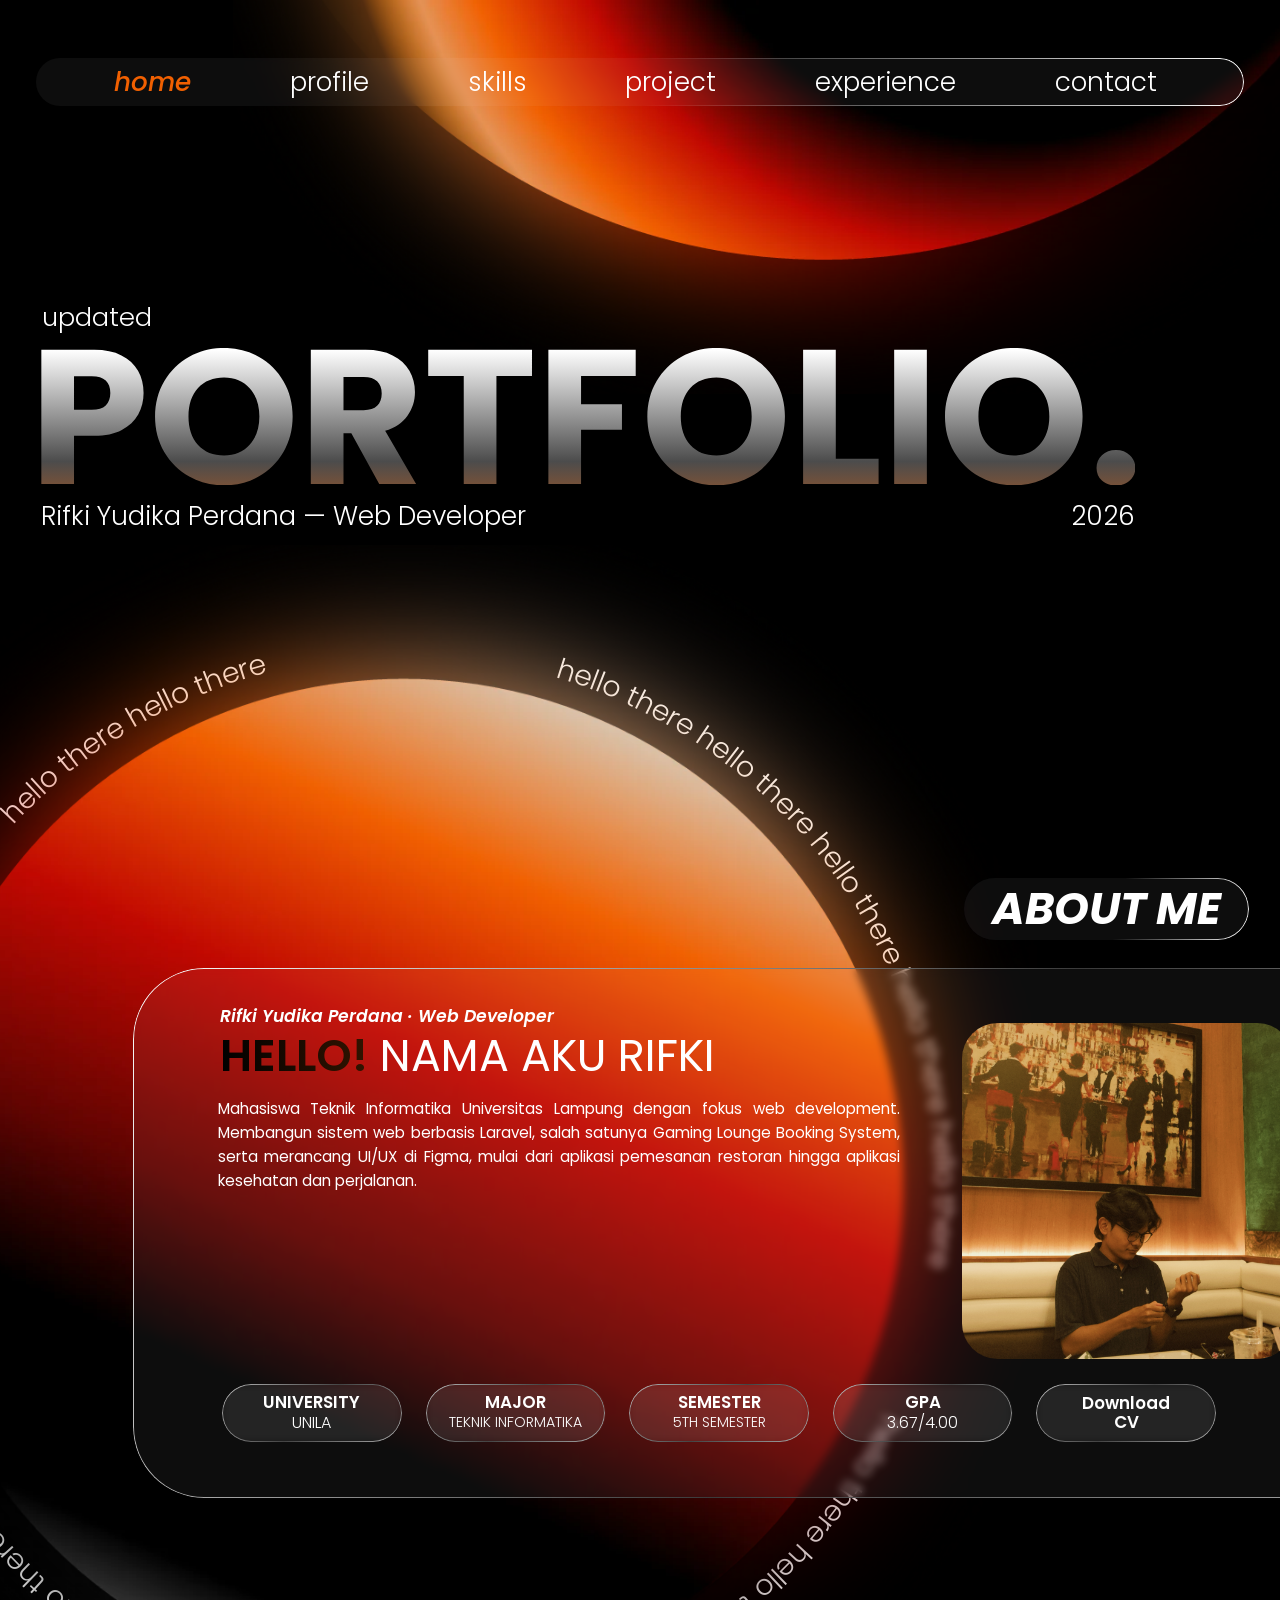
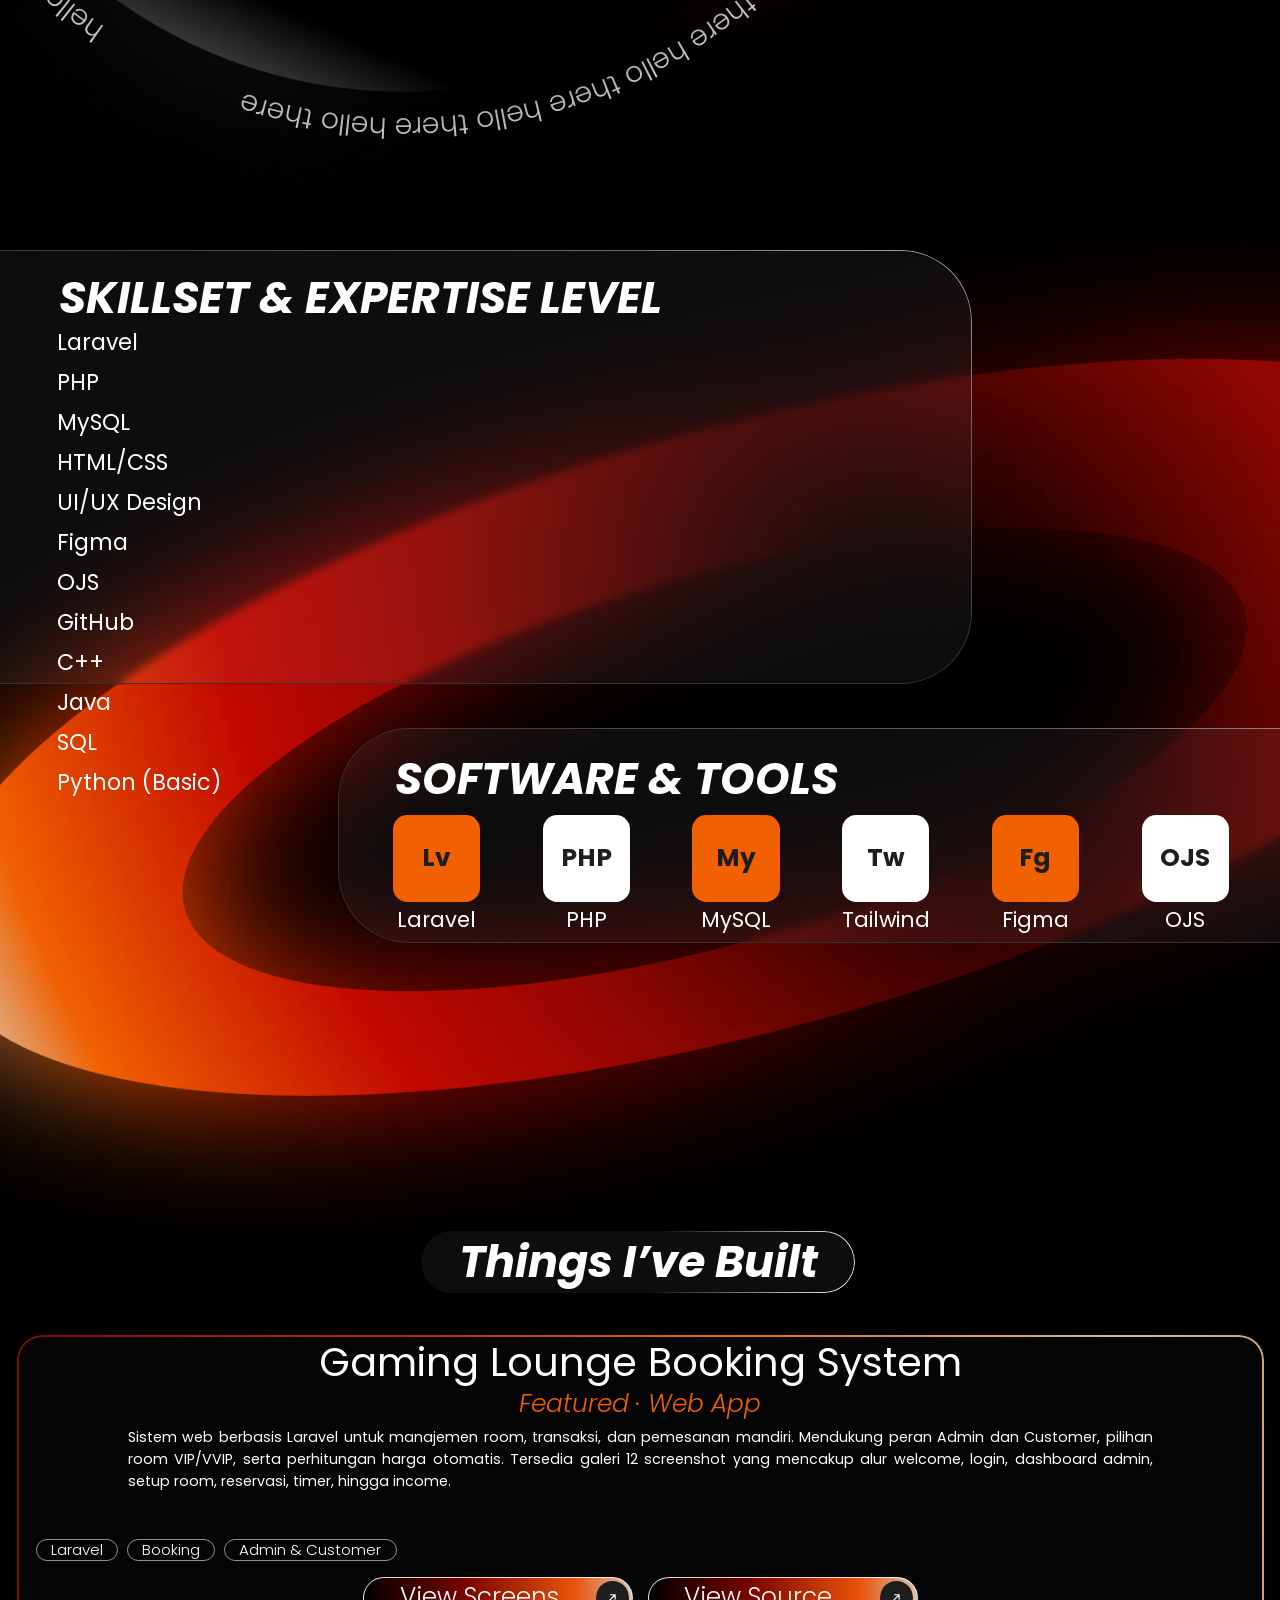
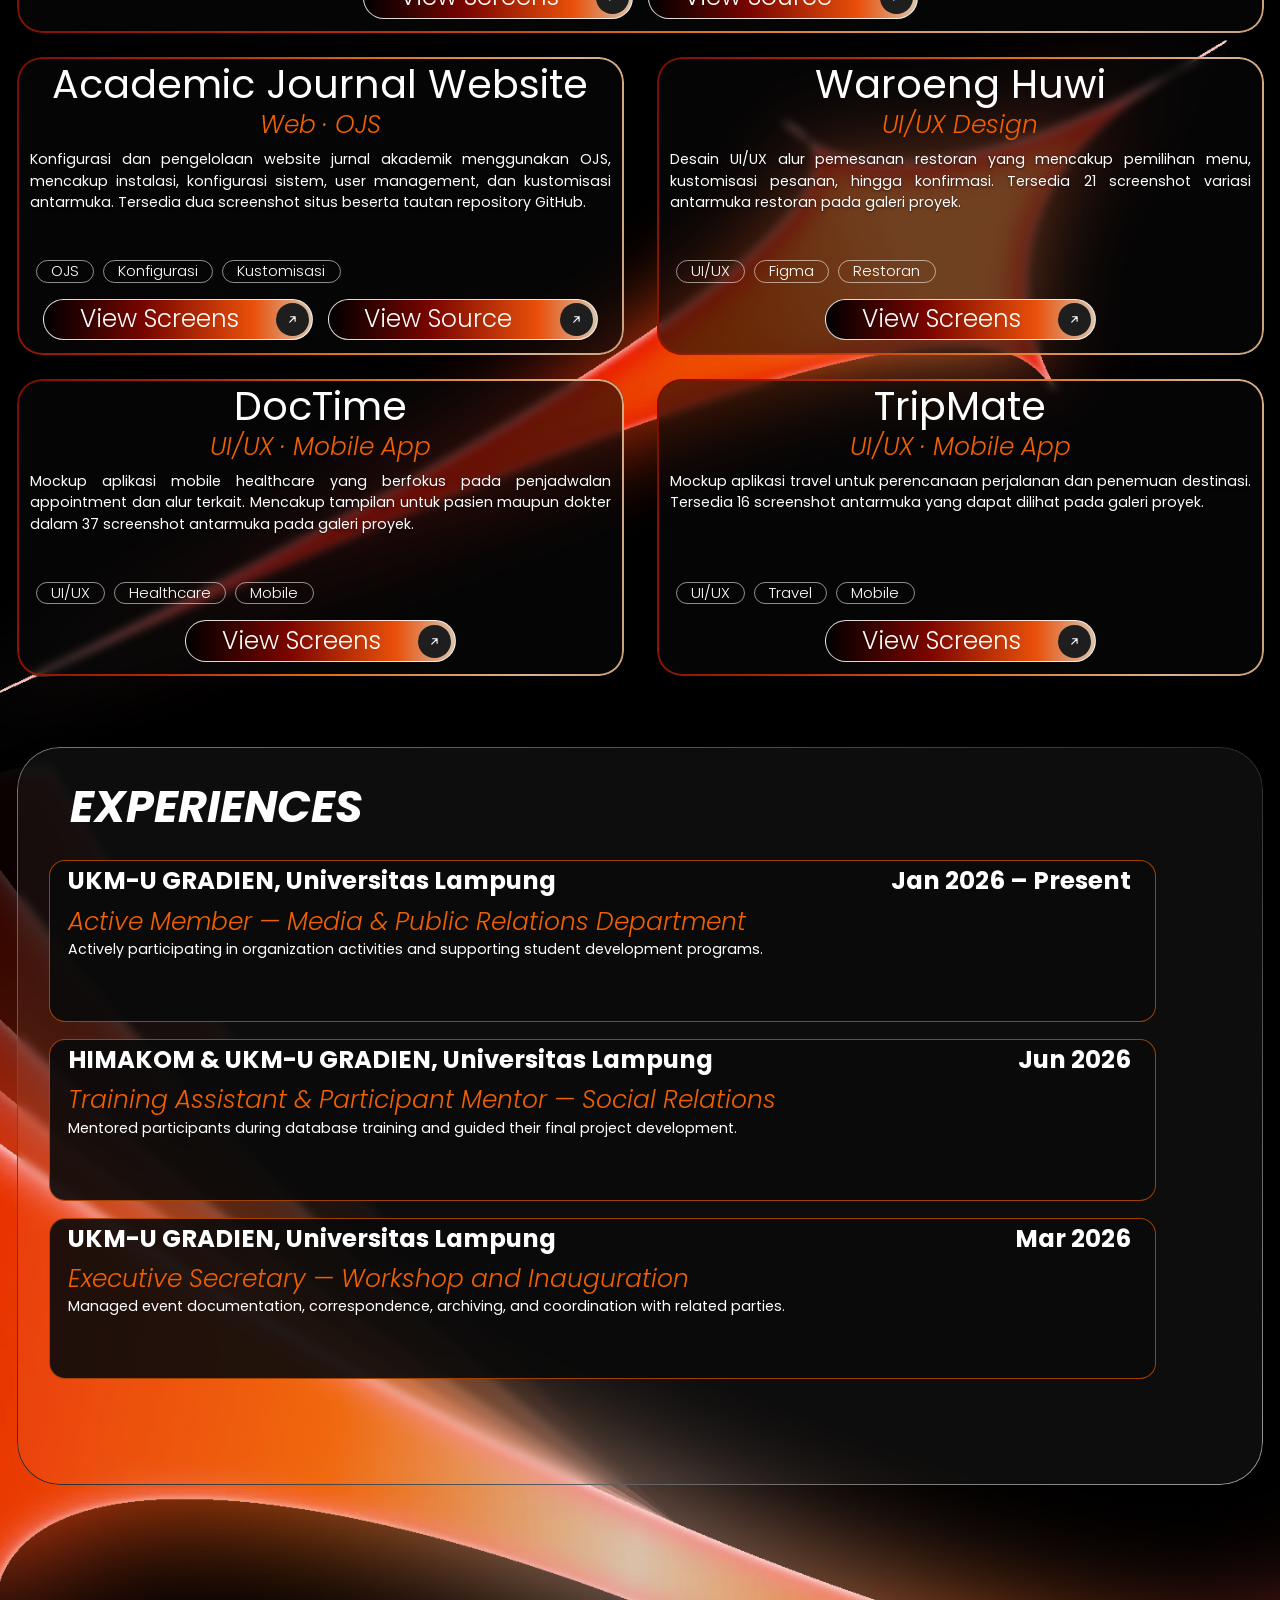
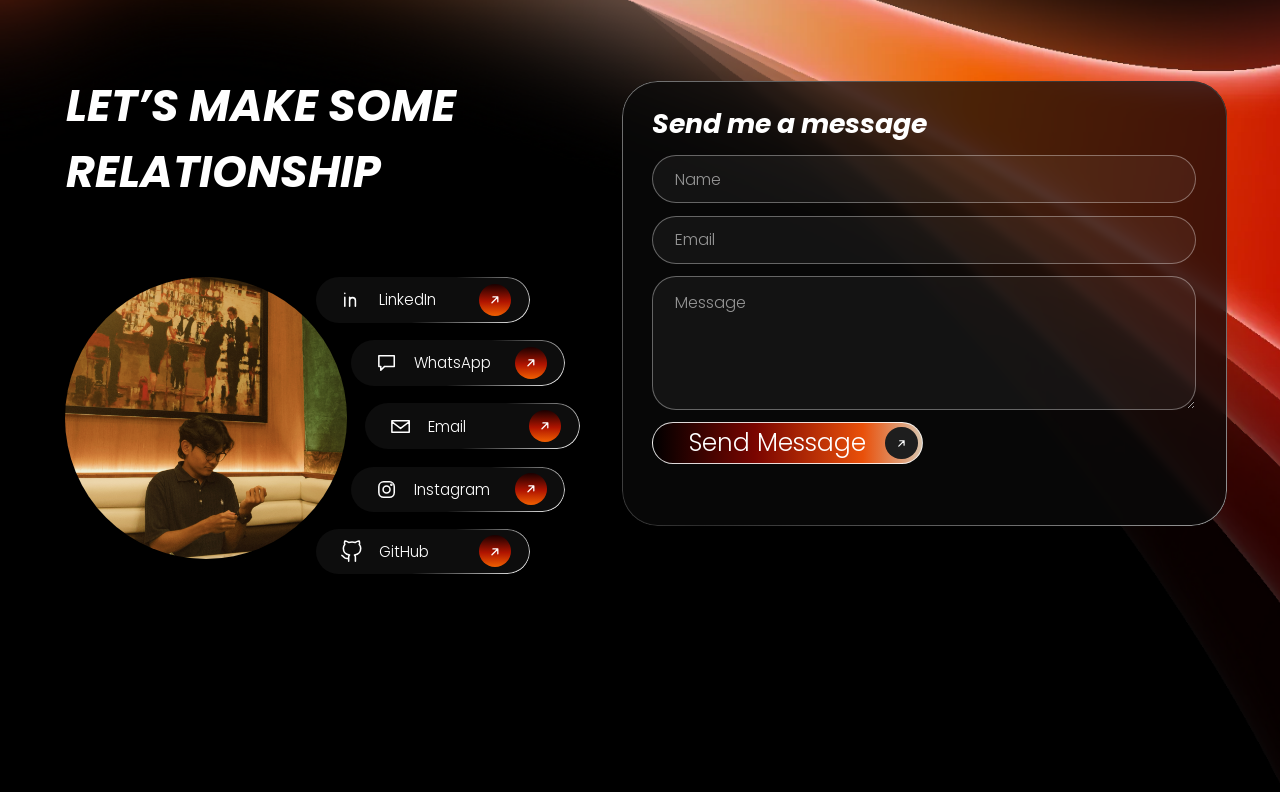
==== index.html @ 47d4d9f6 "Redesign homepage, tambah favicon, abaikan berkas lokal" ====
<!doctype html>
<html lang="id">
  <head>
    <meta charset="utf-8" />
    <meta
      name="viewport"
      content="width=device-width,initial-scale=1,viewport-fit=cover"
    />
    <title>Rifki Yudika Perdana | Portfolio</title>
    <meta
      name="description"
      content="Portfolio of Rifki Yudika Perdana, Informatics Engineering student at Universitas Lampung."
    />
    <meta name="author" content="Rifki Yudika Perdana" />
    <meta name="theme-color" content="#090807" />
    <link rel="icon" href="favicon.svg" type="image/svg+xml">
    <link rel="icon" href="favicon.ico" sizes="48x48">
    <link rel="apple-touch-icon" href="apple-touch-icon.png">

    <!-- Open Graph / Social -->
    <meta property="og:type" content="website" />
    <meta property="og:title" content="Rifki Yudika Perdana | Portfolio" />
    <meta
      property="og:description"
      content="Portfolio of Rifki Yudika Perdana, Informatics Engineering student at Universitas Lampung."
    />
    <meta property="og:url" content="https://rifki-portfolio-phi.vercel.app/" />
    <meta property="og:image" content="https://rifki-portfolio-phi.vercel.app/assets/images/profile.PNG" />

    <!-- Twitter Card -->
    <meta name="twitter:card" content="summary" />
    <meta name="twitter:title" content="Rifki Yudika Perdana | Portfolio" />
    <meta
      name="twitter:description"
      content="Portfolio of Rifki Yudika Perdana, Informatics Engineering student at Universitas Lampung."
    />
    <meta name="twitter:image" content="https://rifki-portfolio-phi.vercel.app/assets/images/profile.PNG" />

    <link rel="canonical" href="https://rifki-portfolio-phi.vercel.app/" />

    <!-- JSON-LD Structured Data -->
    <script type="application/ld+json">
      {
        "@context": "https://schema.org",
        "@type": "Person",
        "name": "Rifki Yudika Perdana",
        "url": "https://rifki-portfolio-phi.vercel.app/",
        "image": "https://rifki-portfolio-phi.vercel.app/assets/images/profile.PNG",
        "jobTitle": "Web Developer",
        "alumniOf": {
          "@type": "CollegeOrUniversity",
          "name": "Universitas Lampung"
        },
        "sameAs": [
          "https://github.com/Ryper29",
          "https://www.linkedin.com/in/rifki-yudika-perdana",
          "https://www.instagram.com/rifki.y.p"
        ]
      }
    </script>

    <script>
      (() => {
        const r = document.documentElement,
          f = () =>
            r.style.setProperty(
              "--z",
              innerWidth >= 1000 ? Math.min(r.clientWidth / 1440, 1.8) : 1,
            );
        f();
        addEventListener("resize", f);
        addEventListener("load", f);
      })();
    </script>
    <link rel="stylesheet" href="home.css" />
  </head>
  <body>
    <a class="skip" href="#about">Lewati ke konten</a>
    <main class="stage">
      <div class="sc" style="height: 2000px">
        <img
          class="art a-pa"
          alt=""
          aria-hidden="true"
          src="assets/art/planet-a.webp"
          style="left: 262px; top: 0; width: 1415px; height: 443px"
        />
        <section id="home" class="sx" style="top: 0; height: 980px">
          <nav
            class="nav g ab"
            style="--x: 41; --y: 65"
            aria-label="Navigasi utama"
          >
            <a href="#home" class="on">home</a><a href="#about">profile</a
            ><a href="#skills">skills</a><a href="#projects">project</a
            ><a href="#experience">experience</a><a href="#contact">contact</a>
          </nav>
          <p class="up ab" style="--x: 47; --y: 343">updated</p>
          <h1 class="ttl ab" style="--x: 46; --y: 391">
            <svg viewBox="46 391 1231 155" role="img" aria-label="Portfolio">
              <defs>
                <linearGradient
                  id="gt"
                  gradientUnits="userSpaceOnUse"
                  x1="670"
                  y1="393"
                  x2="670"
                  y2="704"
                >
                  <stop stop-color="#fff" />
                  <stop offset=".403846" stop-color="#4C4C4C" />
                  <stop offset=".750308" stop-color="#F16001" />
                </linearGradient>
              </defs>
              <path
                d="M161.355 441.66C161.355 450.403 159.348 458.43 155.335 465.74C151.322 472.907 145.158 478.712 136.845 483.155C128.532 487.598 118.212 489.82 105.885 489.82H83.095V544H46.33V393.07H105.885C117.925 393.07 128.102 395.148 136.415 399.305C144.728 403.462 150.963 409.195 155.12 416.505C159.277 423.815 161.355 432.2 161.355 441.66ZM103.09 460.58C110.113 460.58 115.345 458.932 118.785 455.635C122.225 452.338 123.945 447.68 123.945 441.66C123.945 435.64 122.225 430.982 118.785 427.685C115.345 424.388 110.113 422.74 103.09 422.74H83.095V460.58H103.09ZM251.875 545.505C237.685 545.505 224.642 542.208 212.745 535.615C200.992 529.022 191.603 519.848 184.58 508.095C177.7 496.198 174.26 482.868 174.26 468.105C174.26 453.342 177.7 440.083 184.58 428.33C191.603 416.577 200.992 407.403 212.745 400.81C224.642 394.217 237.685 390.92 251.875 390.92C266.065 390.92 279.037 394.217 290.79 400.81C302.687 407.403 312.003 416.577 318.74 428.33C325.62 440.083 329.06 453.342 329.06 468.105C329.06 482.868 325.62 496.198 318.74 508.095C311.86 519.848 302.543 529.022 290.79 535.615C279.037 542.208 266.065 545.505 251.875 545.505ZM251.875 511.965C263.915 511.965 273.518 507.952 280.685 499.925C287.995 491.898 291.65 481.292 291.65 468.105C291.65 454.775 287.995 444.168 280.685 436.285C273.518 428.258 263.915 424.245 251.875 424.245C239.692 424.245 229.945 428.187 222.635 436.07C215.468 443.953 211.885 454.632 211.885 468.105C211.885 481.435 215.468 492.113 222.635 500.14C229.945 508.023 239.692 511.965 251.875 511.965ZM426.484 544L395.094 487.025H386.279V544H349.514V393.07H411.219C423.115 393.07 433.22 395.148 441.534 399.305C449.99 403.462 456.297 409.195 460.454 416.505C464.61 423.672 466.689 431.698 466.689 440.585C466.689 450.618 463.822 459.577 458.089 467.46C452.499 475.343 444.185 480.933 433.149 484.23L467.979 544H426.484ZM386.279 461.01H409.069C415.805 461.01 420.822 459.362 424.119 456.065C427.559 452.768 429.279 448.11 429.279 442.09C429.279 436.357 427.559 431.842 424.119 428.545C420.822 425.248 415.805 423.6 409.069 423.6H386.279V461.01ZM598.343 393.07V422.525H558.352V544H521.587V422.525H481.598V393.07H598.343ZM715.049 393.07V422.525H653.559V454.345H699.569V482.94H653.559V544H616.794V393.07H715.049ZM805.752 545.505C791.562 545.505 778.519 542.208 766.622 535.615C754.869 529.022 745.48 519.848 738.457 508.095C731.577 496.198 728.137 482.868 728.137 468.105C728.137 453.342 731.577 440.083 738.457 428.33C745.48 416.577 754.869 407.403 766.622 400.81C778.519 394.217 791.562 390.92 805.752 390.92C819.942 390.92 832.914 394.217 844.667 400.81C856.564 407.403 865.88 416.577 872.617 428.33C879.497 440.083 882.937 453.342 882.937 468.105C882.937 482.868 879.497 496.198 872.617 508.095C865.737 519.848 856.42 529.022 844.667 535.615C832.914 542.208 819.942 545.505 805.752 545.505ZM805.752 511.965C817.792 511.965 827.395 507.952 834.562 499.925C841.872 491.898 845.527 481.292 845.527 468.105C845.527 454.775 841.872 444.168 834.562 436.285C827.395 428.258 817.792 424.245 805.752 424.245C793.569 424.245 783.822 428.187 776.512 436.07C769.345 443.953 765.762 454.632 765.762 468.105C765.762 481.435 769.345 492.113 776.512 500.14C783.822 508.023 793.569 511.965 805.752 511.965ZM940.156 515.62H988.316V544H903.391V393.07H940.156V515.62ZM1042.62 393.07V544H1005.85V393.07H1042.62ZM1140.64 545.505C1126.45 545.505 1113.41 542.208 1101.51 535.615C1089.76 529.022 1080.37 519.848 1073.34 508.095C1066.46 496.198 1063.02 482.868 1063.02 468.105C1063.02 453.342 1066.46 440.083 1073.34 428.33C1080.37 416.577 1089.76 407.403 1101.51 400.81C1113.41 394.217 1126.45 390.92 1140.64 390.92C1154.83 390.92 1167.8 394.217 1179.55 400.81C1191.45 407.403 1200.77 416.577 1207.5 428.33C1214.38 440.083 1217.82 453.342 1217.82 468.105C1217.82 482.868 1214.38 496.198 1207.5 508.095C1200.62 519.848 1191.31 529.022 1179.55 535.615C1167.8 542.208 1154.83 545.505 1140.64 545.505ZM1140.64 511.965C1152.68 511.965 1162.28 507.952 1169.45 499.925C1176.76 491.898 1180.41 481.292 1180.41 468.105C1180.41 454.775 1176.76 444.168 1169.45 436.285C1162.28 428.258 1152.68 424.245 1140.64 424.245C1128.46 424.245 1118.71 428.187 1111.4 436.07C1104.23 443.953 1100.65 454.632 1100.65 468.105C1100.65 481.435 1104.23 492.113 1111.4 500.14C1118.71 508.023 1128.46 511.965 1140.64 511.965ZM1255.48 545.72C1249.03 545.72 1243.72 543.857 1239.57 540.13C1235.55 536.26 1233.55 531.53 1233.55 525.94C1233.55 520.207 1235.55 515.405 1239.57 511.535C1243.72 507.665 1249.03 505.73 1255.48 505.73C1261.78 505.73 1266.94 507.665 1270.96 511.535C1275.11 515.405 1277.19 520.207 1277.19 525.94C1277.19 531.53 1275.11 536.26 1270.96 540.13C1266.94 543.857 1261.78 545.72 1255.48 545.72Z"
                fill="url(#gt)"
              />
            </svg>
          </h1>
          <div class="hm">
            <p class="sub ab" style="--x: 46; --y: 566">
              Rifki Yudika Perdana — Web Developer
            </p>
            <p class="yr ab" style="--x: 1205; --y: 566">2026</p>
          </div>
        </section>
        <section
          id="about"
          class="sx"
          style="top: 980px; height: 1020px"
          aria-labelledby="ab-t"
        >
          <svg
            class="art a-rg"
            viewBox="-700 -700 1400 1400"
            width="1400"
            height="1400"
            aria-hidden="true"
            style="left: -246px; top: -346px"
          >
            <defs>
              <path
                id="rp"
                d="M0,-598A598,598 0 1,1 0,598A598,598 0 1,1 0,-598"
              />
            </defs>
            <g>
              <text
                fill="#fff"
                fill-opacity="1"
                font-family="Poppins,sans-serif"
                font-weight="300"
                font-size="32"
                style="white-space: pre"
              >
                <textPath href="#rp" textLength="3757" lengthAdjust="spacing">
                  hello there hello there hello there hello there hello there
                  hello there hello there hello there hello there hello there
                  hello there hello there hello there hello there hello there
                  hello there hello there
                </textPath>
              </text>
            </g>
          </svg>
          <img
            class="art a-pb"
            alt=""
            aria-hidden="true"
            src="assets/art/planet-b.webp"
            style="left: -259px; top: -367px; width: 1426px; height: 1440px"
          />
          <h2 id="ab-t" class="pill g ab" style="--x: 1085; --y: 8">
            ABOUT ME
          </h2>
          <div class="pn g ab" style="--x: 150; --y: 109">
            <p class="eb ab" style="--x: 98; --y: 45">
              Rifki Yudika Perdana · Web Developer
            </p>
            <p class="hd ab" style="--x: 98; --y: 74">
              <b>HELLO!</b> NAMA AKU RIFKI
            </p>
            <p class="pg ab" style="--x: 95; --y: 145">
              Mahasiswa Teknik Informatika Universitas Lampung dengan fokus web
              development. Membangun sistem web berbasis Laravel, salah satunya
              Gaming Lounge Booking System, serta merancang UI/UX di Figma,
              mulai dari aplikasi pemesanan restoran hingga aplikasi kesehatan
              dan perjalanan.
            </p>
            <div class="ph ab" style="--x: 932; --y: 62">
              <img
                src="assets/images/profile.PNG"
                alt="Foto Rifki Yudika Perdana"
                onerror="this.remove()"
              />
            </div>
            <div class="chips ab" style="--x: 100; --y: 468">
              <div class="chip g"><b>University</b><span>UNILA</span></div>
              <div class="chip g">
                <b>Major</b><span class="sm">Teknik Informatika</span>
              </div>
              <div class="chip g">
                <b>Semester</b><span class="sm">5th Semester</span>
              </div>
              <div class="chip g"><b>GPA</b><span>3.67/4.00</span></div>
              <a
                class="chip g cv"
                href="assets/CV_Rifki_Yudika_Perdana.pdf"
                download
                ><b>Download<br />CV</b></a
              >
            </div>
          </div>
        </section>
      </div>
      <section
        id="skills"
        class="sc"
        style="height: 1150px"
        aria-labelledby="sk-t"
      >
        <img
          class="art a-sk"
          alt=""
          aria-hidden="true"
          src="assets/art/skills-ring.webp"
          style="left: -226px; top: 53px; width: 2066px; height: 1130px"
        />
        <div class="sp g ab" style="--x: -64; --y: 81">
          <h2 id="sk-t" class="h2 ab" style="--x: 130; --y: 29">
            SKILLSET &amp; EXPERTISE LEVEL
          </h2>
          <ul class="sk ab" style="--x: 128; --y: 83">
            <li><span>Laravel</span></li>
            <li><span>PHP</span></li>
            <li><span>MySQL</span></li>
            <li><span>HTML/CSS</span></li>
            <li><span>UI/UX Design</span></li>
            <li><span>Figma</span></li>
            <li><span>OJS</span></li>
            <li><span>GitHub</span></li>
            <li><span>C++</span></li>
            <li><span>Java</span></li>
            <li><span>SQL</span></li>
            <li><span>Python (Basic)</span></li>
          </ul>
        </div>
        <div class="wp g ab" style="--x: 380; --y: 619">
          <h2 class="h2 ab" style="--x: 64; --y: 33">SOFTWARE &amp; TOOLS</h2>
          <div class="tiles ab" style="--x: 62; --y: 98">
            <figure class="tile">
              <div class="tb o">Lv</div>
              <figcaption>Laravel</figcaption>
            </figure>
            <figure class="tile">
              <div class="tb">PHP</div>
              <figcaption>PHP</figcaption>
            </figure>
            <figure class="tile">
              <div class="tb o">My</div>
              <figcaption>MySQL</figcaption>
            </figure>
            <figure class="tile">
              <div class="tb">Tw</div>
              <figcaption>Tailwind</figcaption>
            </figure>
            <figure class="tile">
              <div class="tb o">Fg</div>
              <figcaption>Figma</figcaption>
            </figure>
            <figure class="tile">
              <div class="tb">OJS</div>
              <figcaption>OJS</figcaption>
            </figure>
          </div>
        </div>
      </section>
      <section
        id="projects"
        class="sc"
        style="padding-top: 152px; padding-bottom: 30px"
        aria-labelledby="pj-t"
      >
        <h2
          id="pj-t"
          class="pill pj g ab"
          style="--x: 474; --y: 35; --w: 488px"
        >
          Things I’ve Built
        </h2>
        <div class="cards">
          <img
            class="art a-st"
            alt=""
            aria-hidden="true"
            src="assets/art/streak.webp"
            style="left: -265px; top: 321px; width: 1626px; height: 870px"
          />
          <article class="card g fl">
            <h3>Gaming Lounge Booking System</h3>
            <div class="st">Featured · Web App</div>
            <p>
              Sistem web berbasis Laravel untuk manajemen room, transaksi, dan
              pemesanan mandiri. Mendukung peran Admin dan Customer, pilihan
              room VIP/VVIP, serta perhitungan harga otomatis. Tersedia galeri
              12 screenshot yang mencakup alur welcome, login, dashboard admin,
              setup room, reservasi, timer, hingga income.
            </p>
            <div class="kw">
              <span>Laravel</span><span>Booking</span
              ><span>Admin &amp; Customer</span>
            </div>
            <div class="ctas">
              <a class="cta" href="gaming-lounge-gallery.html"
                >View Screens<i
                  ><svg
                    viewBox="0 0 10 10"
                    width="10"
                    height="10"
                    aria-hidden="true"
                  >
                    <path
                      d="M2 8 8 2M3 2h5v5"
                      stroke="#fff"
                      fill="none"
                      stroke-width="1.3"
                      stroke-linecap="round"
                      stroke-linejoin="round"
                    /></svg></i></a
              ><a
                class="cta"
                href="https://github.com/Ryper29/Sistem-Manajemen-dan-Booking-Gaming-Lounge"
                target="_blank"
                rel="noopener noreferrer"
                >View Source<i
                  ><svg
                    viewBox="0 0 10 10"
                    width="10"
                    height="10"
                    aria-hidden="true"
                  >
                    <path
                      d="M2 8 8 2M3 2h5v5"
                      stroke="#fff"
                      fill="none"
                      stroke-width="1.3"
                      stroke-linecap="round"
                      stroke-linejoin="round"
                    /></svg></i
              ></a>
            </div>
          </article>
          <article class="card g">
            <h3>Academic Journal Website</h3>
            <div class="st">Web · OJS</div>
            <p>
              Konfigurasi dan pengelolaan website jurnal akademik menggunakan
              OJS, mencakup instalasi, konfigurasi sistem, user management, dan
              kustomisasi antarmuka. Tersedia dua screenshot situs beserta
              tautan repository GitHub.
            </p>
            <div class="kw">
              <span>OJS</span><span>Konfigurasi</span><span>Kustomisasi</span>
            </div>
            <div class="ctas">
              <a class="cta" href="ojs-gallery.html"
                >View Screens<i
                  ><svg
                    viewBox="0 0 10 10"
                    width="10"
                    height="10"
                    aria-hidden="true"
                  >
                    <path
                      d="M2 8 8 2M3 2h5v5"
                      stroke="#fff"
                      fill="none"
                      stroke-width="1.3"
                      stroke-linecap="round"
                      stroke-linejoin="round"
                    /></svg></i></a
              ><a
                class="cta"
                href="https://github.com/Ryper29/OJS-Medtechno-Open-Journal-System-"
                target="_blank"
                rel="noopener noreferrer"
                >View Source<i
                  ><svg
                    viewBox="0 0 10 10"
                    width="10"
                    height="10"
                    aria-hidden="true"
                  >
                    <path
                      d="M2 8 8 2M3 2h5v5"
                      stroke="#fff"
                      fill="none"
                      stroke-width="1.3"
                      stroke-linecap="round"
                      stroke-linejoin="round"
                    /></svg></i
              ></a>
            </div>
          </article>
          <article class="card g">
            <h3>Waroeng Huwi</h3>
            <div class="st">UI/UX Design</div>
            <p>
              Desain UI/UX alur pemesanan restoran yang mencakup pemilihan menu,
              kustomisasi pesanan, hingga konfirmasi. Tersedia 21 screenshot
              variasi antarmuka restoran pada galeri proyek.
            </p>
            <div class="kw">
              <span>UI/UX</span><span>Figma</span><span>Restoran</span>
            </div>
            <div class="ctas">
              <a class="cta" href="waroeng-huwi-gallery.html"
                >View Screens<i
                  ><svg
                    viewBox="0 0 10 10"
                    width="10"
                    height="10"
                    aria-hidden="true"
                  >
                    <path
                      d="M2 8 8 2M3 2h5v5"
                      stroke="#fff"
                      fill="none"
                      stroke-width="1.3"
                      stroke-linecap="round"
                      stroke-linejoin="round"
                    /></svg></i
              ></a>
            </div>
          </article>
          <article class="card g">
            <h3>DocTime</h3>
            <div class="st">UI/UX · Mobile App</div>
            <p>
              Mockup aplikasi mobile healthcare yang berfokus pada penjadwalan
              appointment dan alur terkait. Mencakup tampilan untuk pasien
              maupun dokter dalam 37 screenshot antarmuka pada galeri proyek.
            </p>
            <div class="kw">
              <span>UI/UX</span><span>Healthcare</span><span>Mobile</span>
            </div>
            <div class="ctas">
              <a class="cta" href="doctime-gallery.html"
                >View Screens<i
                  ><svg
                    viewBox="0 0 10 10"
                    width="10"
                    height="10"
                    aria-hidden="true"
                  >
                    <path
                      d="M2 8 8 2M3 2h5v5"
                      stroke="#fff"
                      fill="none"
                      stroke-width="1.3"
                      stroke-linecap="round"
                      stroke-linejoin="round"
                    /></svg></i
              ></a>
            </div>
          </article>
          <article class="card g">
            <h3>TripMate</h3>
            <div class="st">UI/UX · Mobile App</div>
            <p>
              Mockup aplikasi travel untuk perencanaan perjalanan dan penemuan
              destinasi. Tersedia 16 screenshot antarmuka yang dapat dilihat
              pada galeri proyek.
            </p>
            <div class="kw">
              <span>UI/UX</span><span>Travel</span><span>Mobile</span>
            </div>
            <div class="ctas">
              <a class="cta" href="tripmate-gallery.html"
                >View Screens<i
                  ><svg
                    viewBox="0 0 10 10"
                    width="10"
                    height="10"
                    aria-hidden="true"
                  >
                    <path
                      d="M2 8 8 2M3 2h5v5"
                      stroke="#fff"
                      fill="none"
                      stroke-width="1.3"
                      stroke-linecap="round"
                      stroke-linejoin="round"
                    /></svg></i
              ></a>
            </div>
          </article>
        </div>
      </section>
      <section
        id="experience"
        class="sc"
        style="height: 950px"
        aria-labelledby="xp-t"
      >
        <img
          class="art a-wv"
          alt=""
          aria-hidden="true"
          src="assets/art/wave.webp"
          style="left: -400px; top: 70px; width: 2240px; height: 1829px"
        />
        <div class="xp g ab" style="--x: 19; --y: 50">
          <h2 id="xp-t" class="pill ab" style="--x: 36; --y: 32; --w: 378px">
            EXPERIENCES
          </h2>
          <div
            class="xl ab"
            style="--x: 36; --y: 106"
            tabindex="0"
            role="region"
            aria-label="Daftar pengalaman"
          >
            <article class="xi">
              <div class="xr">
                <span>UKM-U GRADIEN, Universitas Lampung</span><span>Jan 2026 – Present</span>
              </div>
              <em>Active Member — Media &amp; Public Relations Department</em>
              <p>Actively participating in organization activities and supporting student development programs.</p>
            </article>
            <article class="xi">
              <div class="xr">
                <span>HIMAKOM &amp; UKM-U GRADIEN, Universitas Lampung</span><span>Jun 2026</span>
              </div>
              <em>Training Assistant &amp; Participant Mentor — Social Relations</em>
              <p>Mentored participants during database training and guided their final project development.</p>
            </article>
            <article class="xi">
              <div class="xr">
                <span>UKM-U GRADIEN, Universitas Lampung</span><span>Mar 2026</span>
              </div>
              <em>Executive Secretary — Workshop and Inauguration</em>
              <p>Managed event documentation, correspondence, archiving, and coordination with related parties.</p>
            </article>
            <article class="xi">
              <div class="xr">
                <span>Himpunan Mahasiswa Teknik Elektro, Universitas Lampung</span><span>Oct 2024 – Feb 2025</span>
              </div>
              <em>Public Relations and Equipment Committee Member</em>
              <p>Assisted with information distribution, participant coordination, and event technical preparation.</p>
            </article>
          </div>
        </div>
      </section>
      <section
        id="contact"
        class="sc"
        style="height: 950px"
        aria-labelledby="ct-t"
      >
        <h2 id="ct-t" class="cth ab" style="--x: 74; --y: 141">
          Let’s make some relationship
        </h2>
        <div class="cc ab" style="--x: 73; --y: 371">
          <img src="assets/images/profile.PNG" alt="" onerror="this.remove()" />
        </div>
        <a
          class="lk g ab"
          style="--x: 355; --y: 371"
          href="https://www.linkedin.com/in/rifki-yudika-perdana"
          target="_blank"
          rel="noopener noreferrer"
          ><svg viewBox="0 0 24 24" aria-hidden="true">
            <path
              d="M5 9.5V19M5 5.6v.1M10 19v-9.5M10 13a3 3 0 0 1 6 0v6"
            /></svg
          ><span>LinkedIn</span
          ><i
            ><svg viewBox="0 0 10 10" width="10" height="10" aria-hidden="true">
              <path
                d="M2 8 8 2M3 2h5v5"
                stroke="#fff"
                fill="none"
                stroke-width="1.3"
                stroke-linecap="round"
                stroke-linejoin="round"
              /></svg></i></a
        ><a class="lk g ab" style="--x: 395; --y: 442" href="https://wa.me/6287880415529"
          target="_blank"
          rel="noopener noreferrer"
          ><svg viewBox="0 0 24 24" aria-hidden="true">
            <path d="M4 5h16v11H10l-4 4v-4H4z" /></svg
          ><span>WhatsApp</span
          ><i
            ><svg viewBox="0 0 10 10" width="10" height="10" aria-hidden="true">
              <path
                d="M2 8 8 2M3 2h5v5"
                stroke="#fff"
                fill="none"
                stroke-width="1.3"
                stroke-linecap="round"
                stroke-linejoin="round"
              /></svg></i></a
        ><a class="lk g ab" style="--x: 411; --y: 513" href="mailto:rifkirifki718@gmail.com"
          ><svg viewBox="0 0 24 24" aria-hidden="true">
            <path d="M3 6h18v12H3zM3 7l9 7 9-7" /></svg
          ><span>Email</span
          ><i
            ><svg viewBox="0 0 10 10" width="10" height="10" aria-hidden="true">
              <path
                d="M2 8 8 2M3 2h5v5"
                stroke="#fff"
                fill="none"
                stroke-width="1.3"
                stroke-linecap="round"
                stroke-linejoin="round"
              /></svg></i></a
        ><a
          class="lk g ab"
          style="--x: 395; --y: 584"
          href="https://www.instagram.com/rifki.y.p"
          target="_blank"
          rel="noopener noreferrer"
          ><svg viewBox="0 0 24 24" aria-hidden="true">
            <rect x="4" y="4" width="16" height="16" rx="5" />
            <circle cx="12" cy="12" r="3.6" />
            <circle cx="17" cy="7" r=".6" /></svg
          ><span>Instagram</span
          ><i
            ><svg viewBox="0 0 10 10" width="10" height="10" aria-hidden="true">
              <path
                d="M2 8 8 2M3 2h5v5"
                stroke="#fff"
                fill="none"
                stroke-width="1.3"
                stroke-linecap="round"
                stroke-linejoin="round"
              /></svg></i
        ></a
        ><a
          class="lk g ab"
          style="--x: 355; --y: 654"
          href="https://github.com/Ryper29"
          target="_blank"
          rel="noopener noreferrer"
          ><svg viewBox="0 0 24 24" aria-hidden="true">
            <path
              d="M9 19c-5 1.5-5-2.5-7-3m14 6v-3.87a3.37 3.37 0 0 0-.94-2.61c3.14-.35 6.44-1.54 6.44-7A5.44 5.44 0 0 0 20 4.77 5.07 5.07 0 0 0 19.91 1S18.73.65 16 2.48a13.38 13.38 0 0 0-7 0C6.27.65 5.09 1 5.09 1A5.07 5.07 0 0 0 5 4.77a5.44 5.44 0 0 0-1.5 3.78c0 5.42 3.3 6.61 6.44 7A3.37 3.37 0 0 0 9 18.13V22"
            /></svg
          ><span>GitHub</span
          ><i
            ><svg viewBox="0 0 10 10" width="10" height="10" aria-hidden="true">
              <path
                d="M2 8 8 2M3 2h5v5"
                stroke="#fff"
                fill="none"
                stroke-width="1.3"
                stroke-linecap="round"
                stroke-linejoin="round"
              /></svg></i
        ></a>
        <form
          class="fm g ab"
          style="--x: 700; --y: 150"
          data-endpoint="https://formsubmit.co/ajax/rifkirifki718@gmail.com"
          novalidate
          aria-labelledby="fm-t"
        >
          <h3 id="fm-t" class="fh">Send me a message</h3>
          <label class="sr" for="f-n">Nama</label
          ><input
            id="f-n"
            name="name"
            placeholder="Name"
            autocomplete="name"
            required
          />
          <label class="sr" for="f-e">Email</label
          ><input
            id="f-e"
            name="email"
            type="email"
            placeholder="Email"
            autocomplete="email"
            required
          />
          <label class="sr" for="f-m">Pesan</label
          ><textarea
            id="f-m"
            name="message"
            placeholder="Message"
            required
          ></textarea>
          <input type="hidden" name="_next" value="#contact" />
          <input type="hidden" name="_subject" value="Portfolio Contact: New Message" />
          <input type="hidden" name="_captcha" value="false" />
          <input type="hidden" name="_template" value="table" />
          <input class="sr" type="text" name="_honey" tabindex="-1" autocomplete="off" aria-hidden="true" />
          <button class="cta" type="submit">
            Send Message<i
              ><svg
                viewBox="0 0 10 10"
                width="10"
                height="10"
                aria-hidden="true"
              >
                <path
                  d="M2 8 8 2M3 2h5v5"
                  stroke="#fff"
                  fill="none"
                  stroke-width="1.3"
                  stroke-linecap="round"
                  stroke-linejoin="round"
                /></svg
            ></i>
          </button>
          <p class="fs" role="status" aria-live="polite"></p>
        </form>
      </section>
    </main>
    <div id="toast" class="toast" role="status" aria-live="polite"></div>
    <script src="home.js" defer></script>
  </body>
</html>
---- home.css ----
/* Homepage baru. Gaya, token, dan komponen (.g glass, .pill, .chip, .card, .cta, .lk, .xi, .fm). Desktop >=1000px: kanvas 1440px diskalakan dengan zoom (var --z dari skrip di <head>); <1000px: layout mengalir (media query di bagian akhir). */
@font-face {
  font-family: Poppins;
  font-weight: 300;
  font-style: normal;
  font-display: swap;
  src: url(assets/fonts/poppins-300.woff) format("woff");
}
@font-face {
  font-family: Poppins;
  font-weight: 400;
  font-style: normal;
  font-display: swap;
  src: url(assets/fonts/poppins-400.woff) format("woff");
}
@font-face {
  font-family: Poppins;
  font-weight: 600;
  font-style: normal;
  font-display: swap;
  src: url(assets/fonts/poppins-600.woff) format("woff");
}
@font-face {
  font-family: Poppins;
  font-weight: 700;
  font-style: normal;
  font-display: swap;
  src: url(assets/fonts/poppins-700.woff) format("woff");
}
@font-face {
  font-family: Poppins;
  font-weight: 300;
  font-style: italic;
  font-display: swap;
  src: url(assets/fonts/poppins-300-italic.woff) format("woff");
}
@font-face {
  font-family: Poppins;
  font-weight: 500;
  font-style: italic;
  font-display: swap;
  src: url(assets/fonts/poppins-500-italic.woff) format("woff");
}
@font-face {
  font-family: Poppins;
  font-weight: 600;
  font-style: italic;
  font-display: swap;
  src: url(assets/fonts/poppins-600-italic.woff) format("woff");
}
@font-face {
  font-family: Poppins;
  font-weight: 700;
  font-style: italic;
  font-display: swap;
  src: url(assets/fonts/poppins-700-italic.woff) format("woff");
}
* {
  box-sizing: border-box;
  margin: 0;
  padding: 0;
}
:root {
  color-scheme: dark;
  --o: #f16001;
  padding-top: env(safe-area-inset-top, 0px);
  padding-bottom: env(safe-area-inset-bottom, 0px);
}
html {
  background: #000;
  scroll-behavior: smooth;
  scroll-padding-top: env(safe-area-inset-top, 0px);
  overflow-x: clip;
}
body {
  background: #000;
  color: #fff;
  font:
    300 16px/1.3 Poppins,
    "Segoe UI",
    system-ui,
    sans-serif;
  overflow-x: clip;
  -webkit-font-smoothing: antialiased;
}
a {
  color: inherit;
  text-decoration: none;
}
ul {
  list-style: none;
}
:focus-visible {
  outline: 2px solid var(--o);
  outline-offset: 3px;
}
.skip {
  position: absolute;
  left: 8px;
  top: -70px;
  background: var(--o);
  color: #000;
  padding: 8px 14px;
  border-radius: 8px;
  z-index: 99;
}
.skip:focus {
  top: 8px;
}
.stage {
  position: relative;
  width: 1440px;
  margin: 0 auto;
  zoom: var(--z, 1);
  overflow-x: clip;
}
.sc {
  position: relative;
}
.sx {
  position: absolute;
  left: 0;
  width: 100%;
  z-index: 1;
}
.g {
  position: relative;
  background: rgba(255, 255, 255, 0.05);
  -webkit-backdrop-filter: blur(5px);
  backdrop-filter: blur(5px);
}
.g::before {
  content: "";
  position: absolute;
  inset: 0;
  border-radius: inherit;
  padding: var(--bw, 1px);
  background: var(
    --bd,
    linear-gradient(to top right, #333 50%, #646464 80%, #a7a7a7)
  );
  -webkit-mask:
    linear-gradient(#000 0 0) content-box,
    linear-gradient(#000 0 0);
  -webkit-mask-composite: xor;
  mask:
    linear-gradient(#000 0 0) content-box,
    linear-gradient(#000 0 0);
  mask-composite: exclude;
  pointer-events: none;
}
.ab {
  position: absolute;
  left: calc(var(--x) * 1px);
  top: calc(var(--y) * 1px);
}
.art {
  position: absolute;
  max-width: none;
  pointer-events: none;
  user-select: none;
}
.nav {
  width: 1358px;
  height: 54px;
  border-radius: 27px;
  --bd: linear-gradient(88deg, rgba(255, 255, 255, 0) 50%, #fff);
  display: flex;
  justify-content: space-between;
  align-items: center;
  padding: 0 97px 0 87px;
  font-size: 29.5px;
  z-index: 3;
}
.nav a {
  line-height: 1;
  white-space: nowrap;
}
.nav a.on {
  color: var(--o);
  font-style: italic;
  font-weight: 500;
}
.up {
  font-size: 29px;
  line-height: 1;
}
.sub,
.yr {
  font-size: 29.5px;
  line-height: 1;
  white-space: nowrap;
}
.hm {
  display: contents;
}
.ttl {
  width: 1231px;
  height: 155px;
  line-height: 0;
}
.ttl svg {
  width: 100%;
  height: 100%;
}
.pill {
  width: var(--w, 320px);
  height: 70px;
  border-radius: 35px;
  display: grid;
  place-items: center;
  font:
    italic 700 50px/1 Poppins,
    sans-serif;
  --bd: linear-gradient(102deg, rgba(102, 102, 102, 0) 54%, #fff);
  white-space: nowrap;
}
.pn {
  width: 1305px;
  height: 596px;
  border-radius: 80px 0 0 80px;
  --bd: linear-gradient(125deg, #fff, #8a8a8a 38%, #3a3a3a 62%, #9a9a9a);
}
.eb {
  font:
    italic 600 19.4px/1 Poppins,
    sans-serif;
}
.hd {
  font:
    400 50px/1 Poppins,
    sans-serif;
  white-space: nowrap;
}
.hd b {
  font-weight: 600;
  background: linear-gradient(90deg, #000, var(--o)) 0 0/805px 100%;
  -webkit-background-clip: text;
  background-clip: text;
  color: transparent;
}
.pg {
  font:
    400 17px/27px Poppins,
    sans-serif;
  text-align: justify;
  width: 768px;
}
.ph {
  width: 373px;
  height: 378px;
  border-radius: 40px;
  background: var(--o);
  overflow: hidden;
}
.ph img {
  width: 100%;
  height: 100%;
  object-fit: cover;
  display: block;
}
.chips {
  display: flex;
  gap: 27px;
}
.chip {
  width: 202px;
  height: 65px;
  border-radius: 33px;
  display: flex;
  flex-direction: column;
  align-items: center;
  justify-content: center;
  text-align: center;
  --bd: linear-gradient(135deg, #bbb, #444 50%, #aaa);
  transition: filter 0.2s;
}
.chip b {
  font:
    600 19px/22px Poppins,
    sans-serif;
  text-transform: uppercase;
}
.chip span {
  font:
    300 18px/22px Poppins,
    sans-serif;
  text-transform: uppercase;
  white-space: nowrap;
}
.chip span.sm {
  font-size: 16px;
}
a.chip:hover {
  filter: brightness(1.35);
}
.cv b {
  line-height: 21px;
  text-transform: none;
}
.sp {
  width: 1157px;
  height: 489px;
  border-radius: 0 80px 80px 0;
}
.h2 {
  font:
    italic 700 49.5px/1 Poppins,
    sans-serif;
  white-space: nowrap;
}
.sk li {
  display: flex;
  align-items: center;
  height: 45px;
}
.sk span {
  width: 281px;
  font:
    400 25px/1 Poppins,
    sans-serif;
}
.sk b {
  display: flex;
  gap: 12px;
}
.sk i {
  width: 60px;
  height: 21px;
  background: #d9d9d9;
}
.sk i.f {
  background: var(--o);
}
.lg {
  font:
    500 24px/1 Poppins,
    sans-serif;
}
.wp {
  width: 1326px;
  height: 242px;
  border-radius: 80px 0 0 80px;
}
.tiles {
  display: flex;
  gap: 70.5px;
}
.tile {
  width: 98px;
  text-align: center;
}
.tb {
  width: 98px;
  height: 98px;
  border-radius: 16px;
  display: grid;
  place-items: center;
  font:
    700 28px/1 Poppins,
    sans-serif;
  color: #1e1e1e;
  background: #fff;
}
.tb.o {
  background: var(--o);
}
.tile figcaption {
  margin-top: 8px;
  font:
    400 24px/1 Poppins,
    sans-serif;
  white-space: nowrap;
}
.cards {
  display: grid;
  grid-template-columns: 683px 683px;
  gap: 27px 37px;
  margin-left: 19px;
  position: relative;
}
.card {
  position: relative;
  z-index: 1;
  min-height: 335px;
  border-radius: 28px;
  --bw: 2px;
  background: rgba(10, 10, 10, 0.58);
  padding: 9px 15px 16px;
  display: flex;
  flex-direction: column;
  --bd: linear-gradient(
    100deg,
    #7a0e00,
    #b8280a 30%,
    #e0701a 55%,
    #d9b38f 85%,
    #c9a07a
  );
}
.card.fl {
  grid-column: 1/-1;
}
.card.fl p {
  padding: 0 110px;
}
.card h3 {
  font:
    400 44.6px/1 Poppins,
    sans-serif;
  text-align: center;
}
.card .st {
  font:
    italic 300 28px/1 Poppins,
    sans-serif;
  color: var(--o);
  text-align: center;
  margin-top: 10px;
}
.card p {
  text-shadow: 0 1px 3px rgba(0, 0, 0, 0.7);
  font:
    400 16px/24.4px Poppins,
    sans-serif;
  text-align: justify;
  margin-top: 12px;
  flex: 1;
  min-height: 98px;
}
.kw {
  display: flex;
  gap: 10px;
  margin: 25px 0 0 6px;
  flex-wrap: wrap;
}
.kw span {
  height: 25px;
  padding: 0 16px;
  border: 1px solid rgba(255, 255, 255, 0.55);
  border-radius: 13px;
  font:
    300 16.9px/23px Poppins,
    sans-serif;
}
.ctas {
  display: flex;
  gap: 16px;
  justify-content: center;
  margin-top: 18px;
}
.cta {
  width: 304px;
  height: 47px;
  border-radius: 24px;
  border: 1px solid rgba(255, 255, 255, 0.85);
  background: linear-gradient(90deg, #000, #7a0500 38%, #e9500a 78%, #d9c3ab);
  display: flex;
  align-items: center;
  justify-content: space-between;
  padding: 0 4px 0 40px;
  font:
    300 27.8px/1 Poppins,
    sans-serif;
  transition: filter 0.2s;
}
.cta:hover,
.lk:hover {
  filter: brightness(1.25);
}
.cta i,
.lk i {
  display: grid;
  place-items: center;
  border-radius: 50%;
  flex: none;
}
.cta i {
  width: 37px;
  height: 37px;
  background: #1e1e1e;
}
.xp {
  width: 1402px;
  height: 830px;
  border-radius: 48px;
  --bd: linear-gradient(to bottom right, #777, #2c2c2c 50%, #999);
}
.xl {
  overflow-y: auto;
  width: 1336px;
  height: 623px;
  padding: 21px 65px 0 0;
}
@supports not selector(::-webkit-scrollbar) {
  .xl {
    scrollbar-color: #b5500f #2c2c2c;
  }
}
.xl::-webkit-scrollbar {
  width: 26px;
}
.xl::-webkit-scrollbar-track {
  background: #2c2c2c;
  border-radius: 13px;
}
.xl::-webkit-scrollbar-thumb {
  background: #b5500f;
  border-radius: 13px;
}
.xi {
  width: 1245px;
  min-height: 182px;
  margin-bottom: 19px;
  border-radius: 18px;
  border: 1.5px solid rgba(241, 96, 1, 0.65);
  background: rgba(10, 10, 10, 0.9);
  padding: 9px 26px 12px 20px;
}
.xr {
  display: flex;
  justify-content: space-between;
  font:
    700 27.4px/1 Poppins,
    sans-serif;
}
.xi em {
  display: block;
  font:
    italic 300 28px/1 Poppins,
    sans-serif;
  color: var(--o);
  margin-top: 18px;
}
.xi p {
  font:
    400 16px/24px Poppins,
    sans-serif;
  text-align: justify;
  margin-top: 5px;
}
.cth {
  font:
    italic 700 50px/74px Poppins,
    sans-serif;
  text-transform: uppercase;
  width: 480px;
}
.cc {
  width: 317px;
  height: 317px;
  border-radius: 50%;
  background: var(--o);
  overflow: hidden;
}
.cc img {
  width: 100%;
  height: 100%;
  object-fit: cover;
  display: block;
}
.lk {
  width: 241px;
  height: 51px;
  border-radius: 26px;
  display: flex;
  align-items: center;
  padding: 0 21px 0 27px;
  font:
    300 17px/1 Poppins,
    sans-serif;
  --bd: linear-gradient(135deg, rgba(102, 102, 102, 0) 54%, #fff);
  transition: filter 0.2s;
}
.lk > svg {
  width: 26px;
  height: 26px;
  fill: none;
  stroke: #fff;
  stroke-width: 1.6;
  stroke-linecap: round;
  stroke-linejoin: round;
  flex: none;
}
.lk span {
  margin-left: 18px;
  flex: 1;
}
.lk i svg {
  width: 11px;
  height: 11px;
}
.lk i {
  width: 36px;
  height: 36px;
  background: linear-gradient(180deg, #1a0000, #b01400 55%, #f16001);
}
.a-rg {
  animation: spin 140s linear infinite;
}
@keyframes spin {
  to {
    transform: rotate(360deg);
  }
}
@media (prefers-reduced-motion: reduce) {
  .a-rg {
    animation: none;
  }
  html {
    scroll-behavior: auto;
  }
}
.sr {
  position: absolute;
  width: 1px;
  height: 1px;
  overflow: hidden;
  clip: rect(0 0 0 0);
  white-space: nowrap;
}
.fm {
  width: 680px;
  padding: 34px;
  border-radius: 40px;
  background: rgba(10, 10, 10, 0.72);
  display: flex;
  flex-direction: column;
  gap: 14px;
  --bd: linear-gradient(135deg, #777, #2c2c2c 50%, #999);
}
.fh {
  font:
    italic 700 30px/1 Poppins,
    sans-serif;
  margin-bottom: 6px;
}
.fm input:not([type="hidden"]),
.fm textarea {
  width: 100%;
  height: 54px;
  padding: 0 24px;
  border: 1px solid rgba(255, 255, 255, 0.35);
  border-radius: 27px;
  background: rgba(255, 255, 255, 0.05);
  color: #fff;
  font:
    300 18px/1 Poppins,
    sans-serif;
  outline: 0;
  transition:
    border-color 0.2s,
    box-shadow 0.2s;
}
.fm textarea {
  height: 150px;
  padding: 16px 24px;
  line-height: 1.4;
  resize: vertical;
}
.fm input:focus,
.fm textarea:focus {
  border-color: var(--o);
  box-shadow: 0 0 0 3px rgba(241, 96, 1, 0.25);
}
.fm ::placeholder {
  color: rgba(255, 255, 255, 0.55);
}
.fm .cta {
  align-self: flex-start;
  cursor: pointer;
  color: #fff;
}
.fm .cta:disabled {
  opacity: 0.6;
  cursor: progress;
}
.fs {
  min-height: 22px;
  font:
    300 15px/22px Poppins,
    sans-serif;
}
.fs.err {
  color: #ff9a7a;
}
.fs.ok {
  color: #9be29b;
}
.toast {
  position: fixed;
  left: 50%;
  bottom: calc(24px + env(safe-area-inset-bottom, 0px));
  transform: translate(-50%, 20px);
  opacity: 0;
  pointer-events: none;
  padding: 14px 26px;
  border-radius: 30px;
  background: rgba(10, 10, 10, 0.94);
  border: 1px solid rgba(255, 255, 255, 0.35);
  font:
    300 16px/1.3 Poppins,
    sans-serif;
  transition: 0.3s;
  z-index: 50;
}
.toast.show {
  opacity: 1;
  transform: translate(-50%, 0);
}
.toast.ok {
  border-color: var(--o);
}
.toast.err {
  border-color: #ff6b4a;
}
@media (max-width: 999px) {
  .stage {
    width: 100%;
    zoom: 1;
  }
  .ab {
    position: relative;
    left: auto;
    top: auto;
  }
  .sx,
  .sc {
    position: relative;
    height: auto !important;
    top: auto !important;
  }
  .sc {
    padding-bottom: 36px;
  }
  #home {
    padding: 14px 14px 150px;
  }
  .nav {
    width: auto;
    height: 44px;
    border-radius: 22px;
    padding: 0 18px;
    font-size: 12.5px;
    margin-bottom: 40px;
  }
  .up {
    font-size: 14px;
  }
  .ttl {
    width: 100%;
    height: auto;
  }
  .hm {
    display: flex;
    justify-content: space-between;
    margin-top: 8px;
  }
  .sub,
  .yr {
    font-size: 13px;
  }
  #about {
    padding: 0 14px 20px;
  }
  .pill {
    width: auto;
    padding: 0 28px;
    align-self: flex-start;
    height: 50px;
    border-radius: 25px;
    font-size: 26px;
    margin: 0 0 16px auto;
    display: flex;
    align-items: center;
    justify-content: center;
    width: max-content;
  }
  .pn {
    width: auto;
    height: auto;
    border-radius: 34px;
    padding: 22px 20px;
    display: flex;
    flex-direction: column;
    gap: 10px;
  }
  .ph {
    order: -1;
    width: 100%;
    max-width: 300px;
    height: auto;
    aspect-ratio: 1;
    margin: 0 auto 8px;
    border-radius: 28px;
  }
  .hd {
    font-size: min(6vw, 32px);
    white-space: normal;
  }
  .hd b {
    background: none;
    color: var(--o);
    -webkit-text-fill-color: var(--o);
  }
  .pg {
    width: auto;
    font-size: 15px;
    line-height: 24px;
    text-align: left;
  }
  .eb {
    font-size: 14px;
  }
  .chips {
    flex-wrap: wrap;
    gap: 10px;
    margin-top: 10px;
  }
  .chip {
    width: calc(50% - 5px);
    height: 60px;
  }
  .chip b {
    font-size: 14px;
    line-height: 18px;
  }
  .chip span {
    font-size: 12px;
    line-height: 18px;
  }
  .chip span.sm {
    font-size: 10px;
  }
  .chip.cv {
    width: 100%;
  }
  #skills {
    padding-top: 30px;
  }
  .sp {
    width: auto;
    height: auto;
    margin: 0 14px;
    border-radius: 34px;
    padding: 24px 18px;
  }
  .h2 {
    font-size: clamp(18px, 6vw, 28px);
    white-space: normal;
    margin-bottom: 14px;
  }
  .sk {
    margin-bottom: 10px;
  }
  .sk li {
    height: 34px;
  }
  .sk span {
    width: 34%;
    font-size: 14px;
  }
  .sk b {
    flex: 1;
    gap: 3px;
  }
  .sk i {
    flex: 1;
    width: auto;
    height: 13px;
  }
  .lg {
    font-size: 13px;
    display: inline-block;
  }
  .lg + .lg {
    float: right;
  }
  .wp {
    width: auto;
    height: auto;
    margin: 22px 14px 0;
    border-radius: 34px;
    padding: 24px 18px;
  }
  .tiles {
    display: grid;
    grid-template-columns: repeat(3, 1fr);
    gap: 18px 10px;
  }
  .tile,
  .tb {
    width: 100%;
  }
  .tb {
    aspect-ratio: 1;
    height: auto;
  }
  .tile figcaption {
    font-size: 14px;
  }
  #projects {
    padding: 30px 0 0;
  }
  .pill.pj {
    margin: 0 auto 22px;
  }
  .cards {
    grid-template-columns: 1fr;
    margin: 0 14px;
    gap: 16px;
  }
  .card {
    min-height: 0;
  }
  .card.fl p {
    padding: 0;
  }
  .card h3 {
    font-size: 26px;
  }
  .card .st {
    font-size: 16px;
  }
  .card p {
    font-size: 14px;
    line-height: 22px;
    text-align: left;
    min-height: 0;
  }
  .kw span {
    font-size: 13px;
  }
  .cta {
    width: 100%;
    font-size: 19px;
  }
  #experience {
    padding-top: 30px;
  }
  .xp {
    width: auto;
    height: auto;
    margin: 0 14px;
    border-radius: 32px;
    padding: 20px 14px;
  }
  .xp .pill {
    margin: 0 0 14px;
  }
  .xl {
    width: auto;
    height: auto;
    max-height: 560px;
    padding: 0 6px 0 0;
  }
  .xl::-webkit-scrollbar {
    width: 8px;
  }
  .xi {
    width: auto;
    min-height: 0;
    padding: 14px;
    margin-bottom: 12px;
  }
  .xr {
    font-size: 16px;
  }
  .xi em {
    font-size: 15px;
    margin-top: 8px;
  }
  .xi p {
    font-size: 13.5px;
    line-height: 21px;
    text-align: left;
  }
  #contact {
    padding: 70px 20px 70px;
  }
  .cth {
    font-size: clamp(26px, 8vw, 38px);
    line-height: 1.3;
    width: auto;
    margin-bottom: 22px;
  }
  .cc {
    width: 150px;
    height: 150px;
    margin-bottom: 22px;
  }
  .lk {
    width: 100%;
    max-width: 300px;
    margin-bottom: 12px;
  }
  .a-pa {
    left: -30vw !important;
    top: -6vw !important;
    width: 160vw !important;
    height: auto !important;
  }
  .a-pb {
    left: calc(50% - 75vw) !important;
    top: -36vw !important;
    width: 150vw !important;
    height: auto !important;
  }
  .a-rg {
    left: calc(50% - 73vw) !important;
    top: -33.3vw !important;
    width: 146vw !important;
    height: auto !important;
  }
  .a-sk {
    left: -60vw !important;
    top: -6vw !important;
    width: 230vw !important;
    height: auto !important;
  }
  .a-st {
    left: -40vw !important;
    top: 10vw !important;
    width: 190vw !important;
    height: auto !important;
  }
  .a-wv {
    left: -60vw !important;
    top: 40vw !important;
    width: 260vw !important;
    height: auto !important;
  }
  .fm {
    width: auto;
    margin-top: 26px;
    padding: 24px 18px;
  }
  .fh {
    font-size: 22px;
  }
  .ctas {
    flex-direction: column;
    align-items: stretch;
  }
  .fm .cta {
    width: 100%;
  }
}
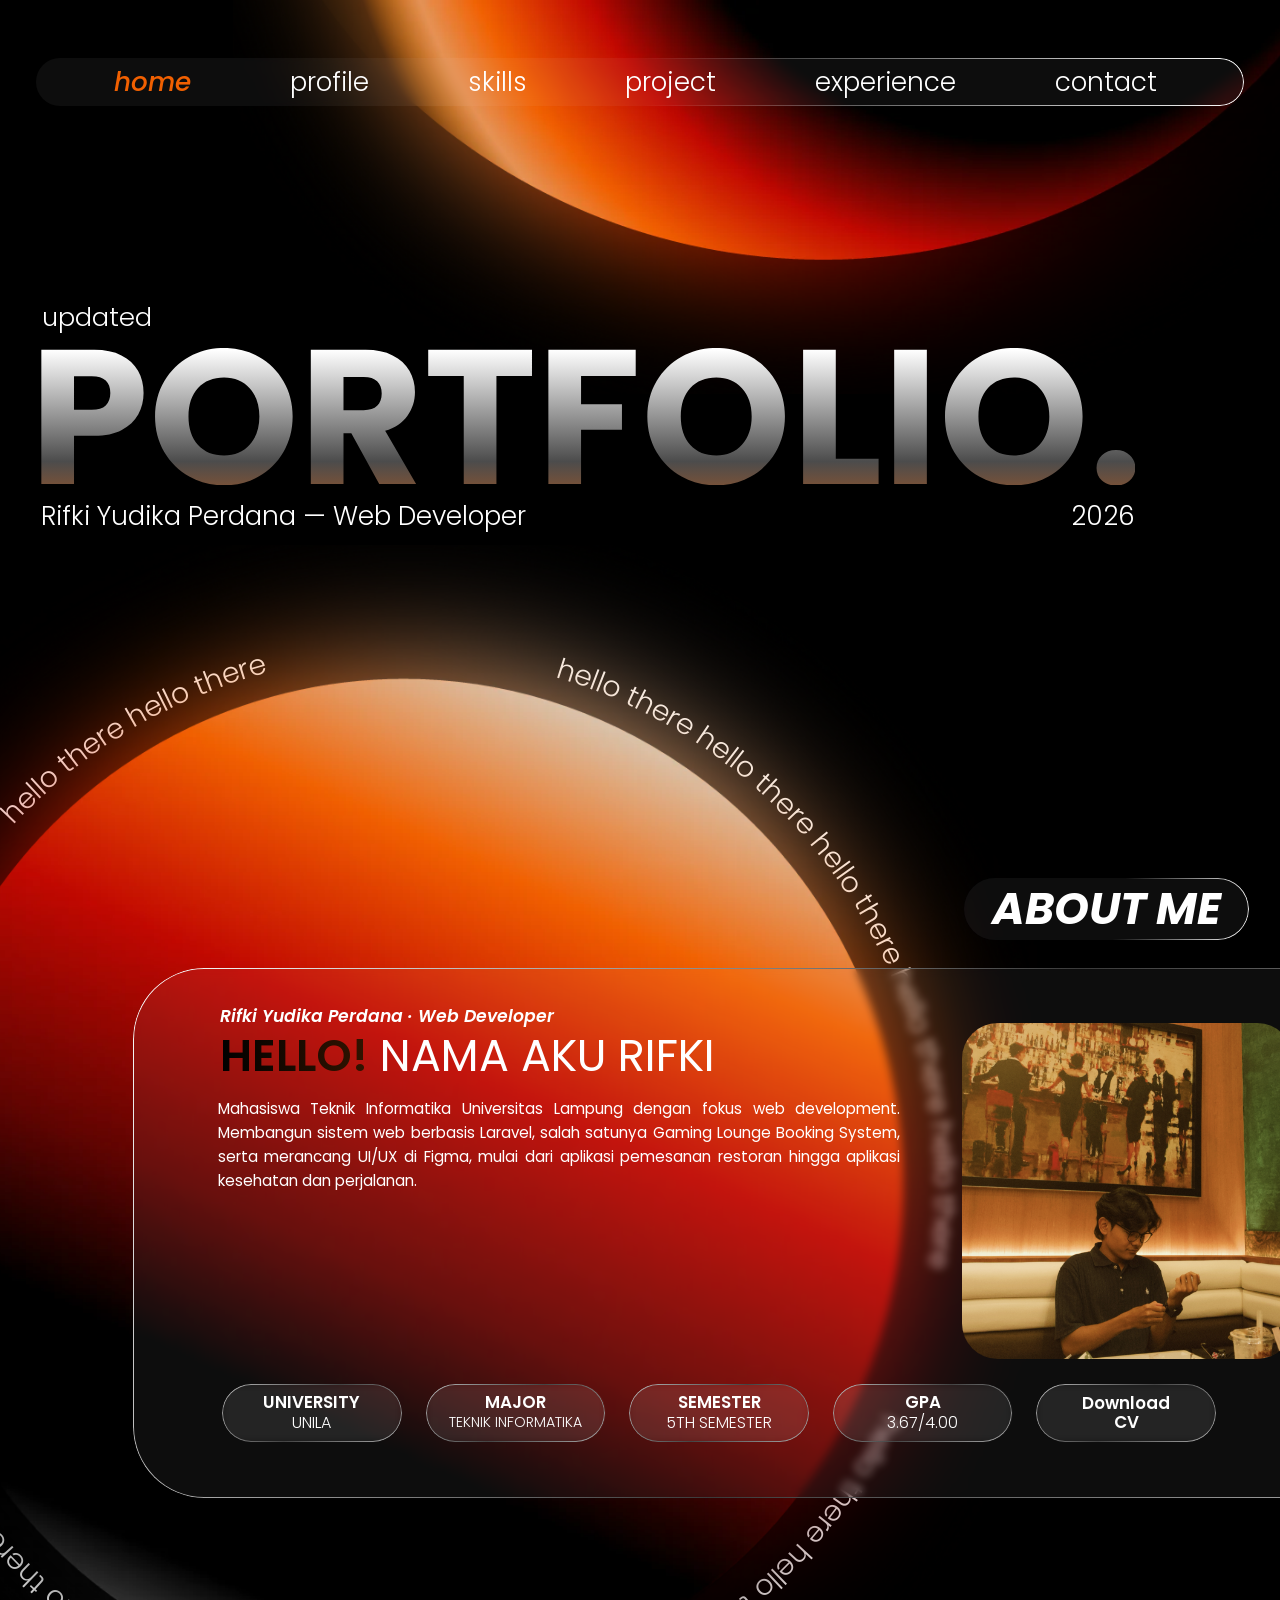
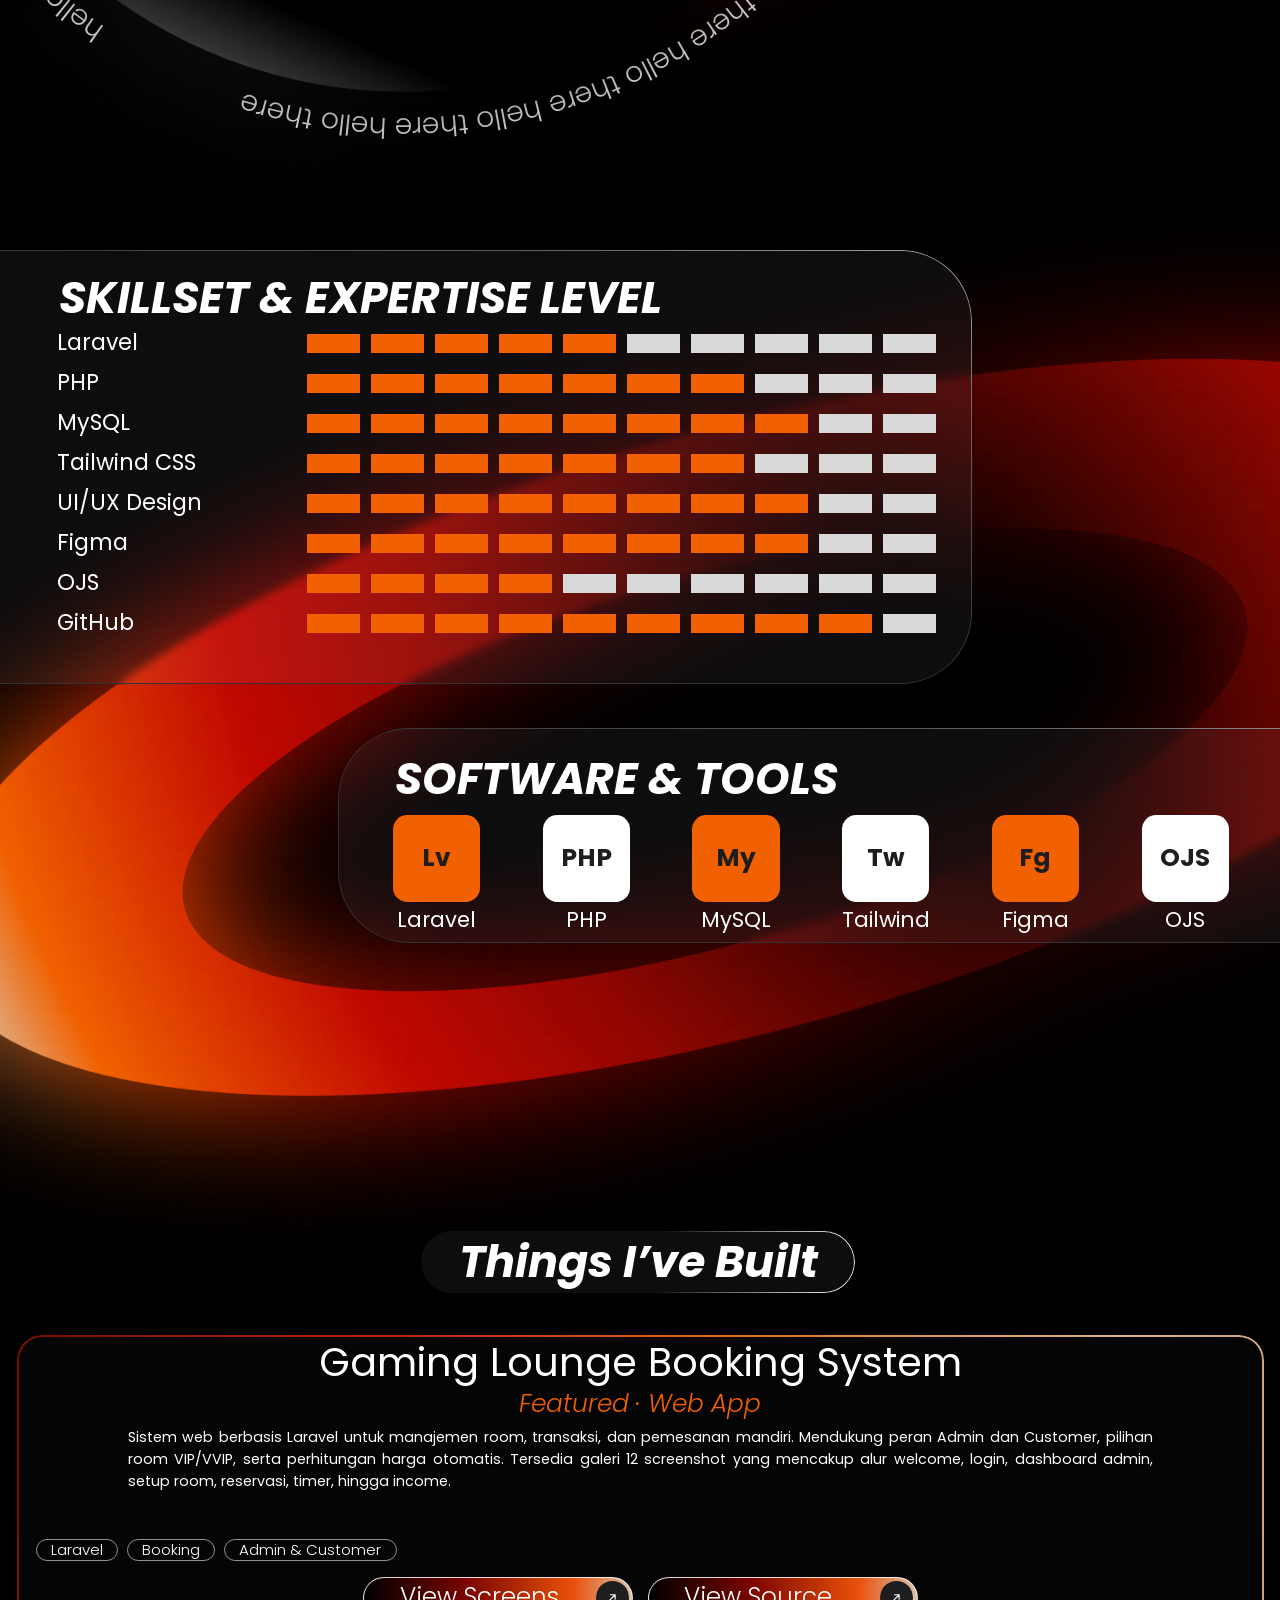
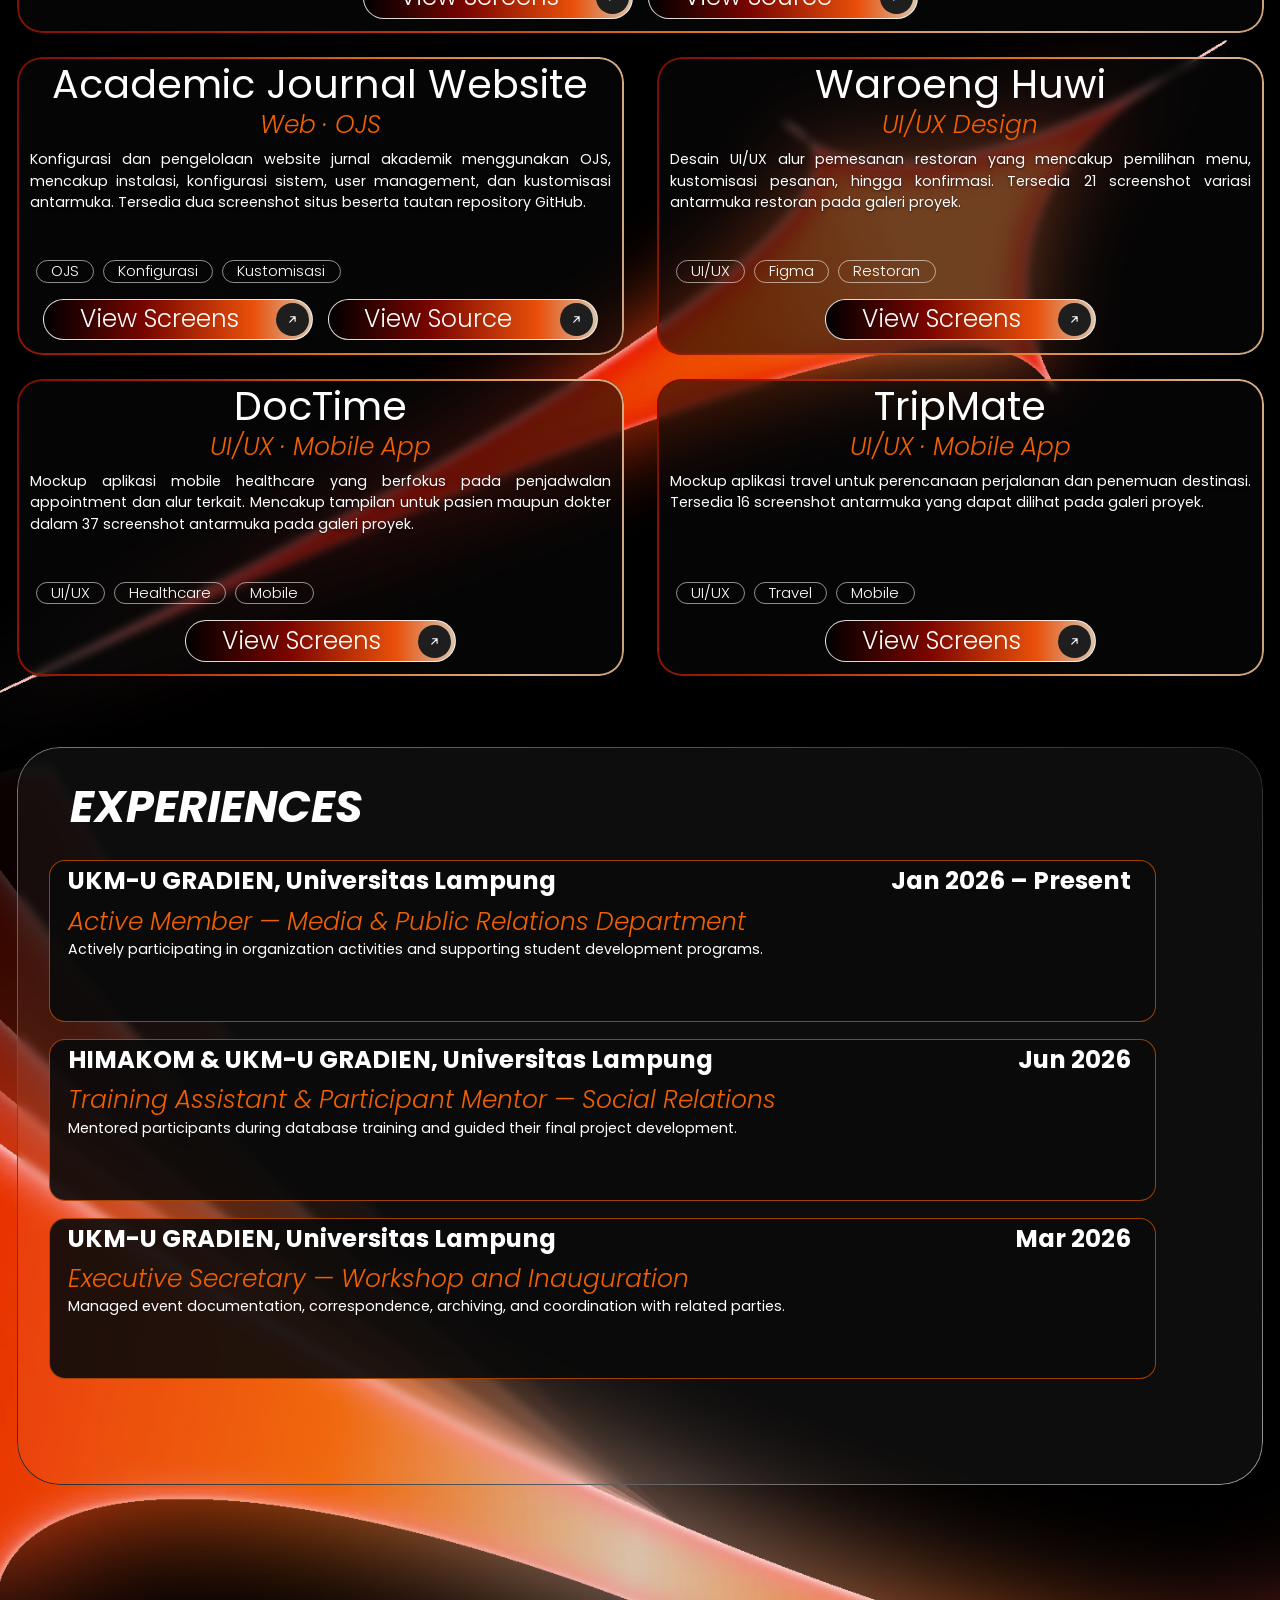
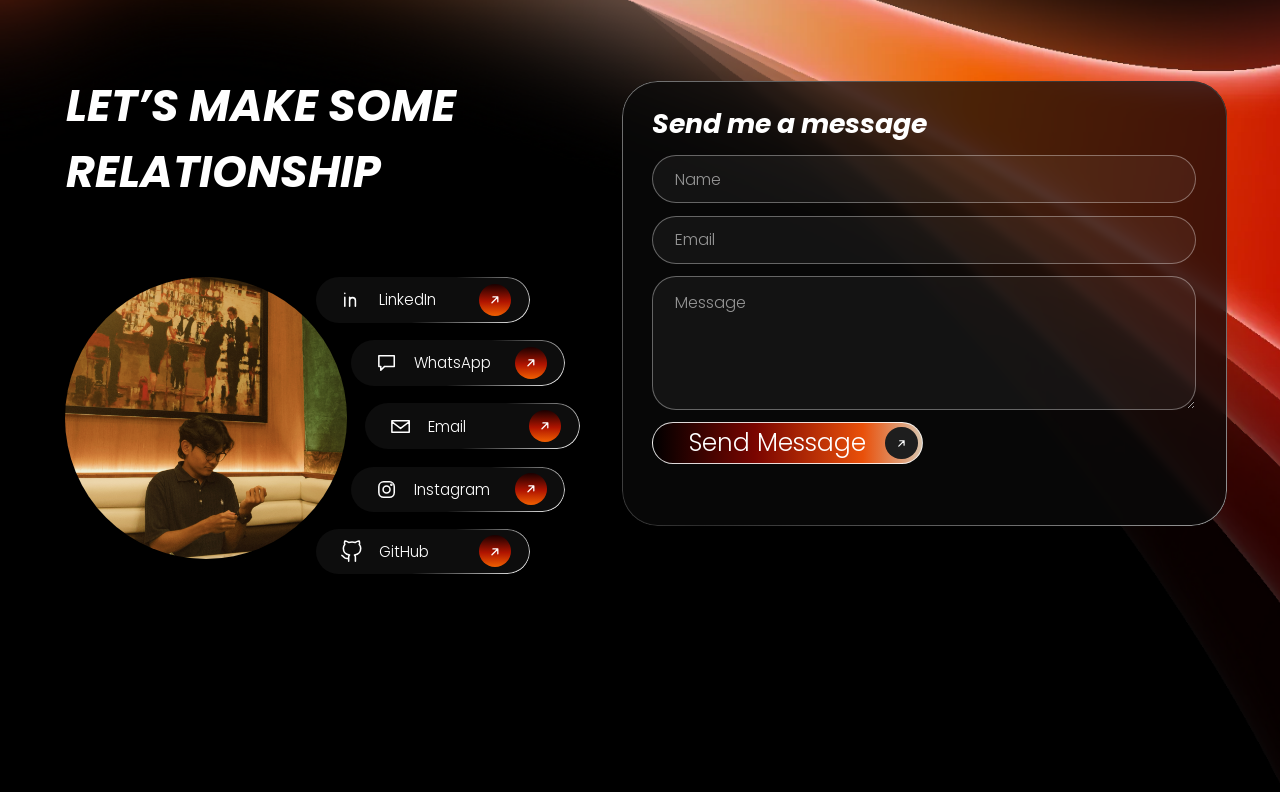
==== commit a6d70046: "Redesign homepage: layout baru, form kontak, favicon, metadata SEO" ====
--- a/index.html
+++ b/index.html
@@ -47,7 +47,7 @@
         "url": "https://rifki-portfolio-phi.vercel.app/",
         "image": "https://rifki-portfolio-phi.vercel.app/assets/images/profile.PNG",
         "jobTitle": "Web Developer",
-        "alumniOf": {
+        "affiliation": {
           "@type": "CollegeOrUniversity",
           "name": "Universitas Lampung"
         },
@@ -200,7 +200,7 @@
                 <b>Major</b><span class="sm">Teknik Informatika</span>
               </div>
               <div class="chip g">
-                <b>Semester</b><span class="sm">5th Semester</span>
+                <b>Semester</b><span>5th Semester</span>
               </div>
               <div class="chip g"><b>GPA</b><span>3.67/4.00</span></div>
               <a
@@ -231,18 +231,71 @@
             SKILLSET &amp; EXPERTISE LEVEL
           </h2>
           <ul class="sk ab" style="--x: 128; --y: 83">
-            <li><span>Laravel</span></li>
-            <li><span>PHP</span></li>
-            <li><span>MySQL</span></li>
-            <li><span>HTML/CSS</span></li>
-            <li><span>UI/UX Design</span></li>
-            <li><span>Figma</span></li>
-            <li><span>OJS</span></li>
-            <li><span>GitHub</span></li>
-            <li><span>C++</span></li>
-            <li><span>Java</span></li>
-            <li><span>SQL</span></li>
-            <li><span>Python (Basic)</span></li>
+            <li>
+              <span>Laravel</span
+              ><b role="img" aria-label="Level 5 dari 10"
+                ><i class="f"></i><i class="f"></i><i class="f"></i
+                ><i class="f"></i><i class="f"></i><i></i><i></i
+                ><i></i><i></i><i></i
+              ></b>
+            </li>
+            <li>
+              <span>PHP</span
+              ><b role="img" aria-label="Level 7 dari 10"
+                ><i class="f"></i><i class="f"></i><i class="f"></i
+                ><i class="f"></i><i class="f"></i><i class="f"></i
+                ><i class="f"></i><i></i><i></i><i></i
+              ></b>
+            </li>
+            <li>
+              <span>MySQL</span
+              ><b role="img" aria-label="Level 8 dari 10"
+                ><i class="f"></i><i class="f"></i><i class="f"></i
+                ><i class="f"></i><i class="f"></i><i class="f"></i
+                ><i class="f"></i><i class="f"></i><i></i><i></i
+              ></b>
+            </li>
+            <li>
+              <span>Tailwind CSS</span
+              ><b role="img" aria-label="Level 7 dari 10"
+                ><i class="f"></i><i class="f"></i><i class="f"></i
+                ><i class="f"></i><i class="f"></i><i class="f"></i
+                ><i class="f"></i><i></i><i></i><i></i
+              ></b>
+            </li>
+            <li>
+              <span>UI/UX Design</span
+              ><b role="img" aria-label="Level 8 dari 10"
+                ><i class="f"></i><i class="f"></i><i class="f"></i
+                ><i class="f"></i><i class="f"></i><i class="f"></i
+                ><i class="f"></i><i class="f"></i><i></i><i></i
+              ></b>
+            </li>
+            <li>
+              <span>Figma</span
+              ><b role="img" aria-label="Level 8 dari 10"
+                ><i class="f"></i><i class="f"></i><i class="f"></i
+                ><i class="f"></i><i class="f"></i><i class="f"></i
+                ><i class="f"></i><i class="f"></i><i></i><i></i
+              ></b>
+            </li>
+            <li>
+              <span>OJS</span
+              ><b role="img" aria-label="Level 4 dari 10"
+                ><i class="f"></i><i class="f"></i><i class="f"></i
+                ><i class="f"></i><i></i><i></i><i></i><i></i><i></i
+                ><i></i
+              ></b>
+            </li>
+            <li>
+              <span>GitHub</span
+              ><b role="img" aria-label="Level 9 dari 10"
+                ><i class="f"></i><i class="f"></i><i class="f"></i
+                ><i class="f"></i><i class="f"></i><i class="f"></i
+                ><i class="f"></i><i class="f"></i><i class="f"></i
+                ><i></i
+              ></b>
+            </li>
           </ul>
         </div>
         <div class="wp g ab" style="--x: 380; --y: 619">
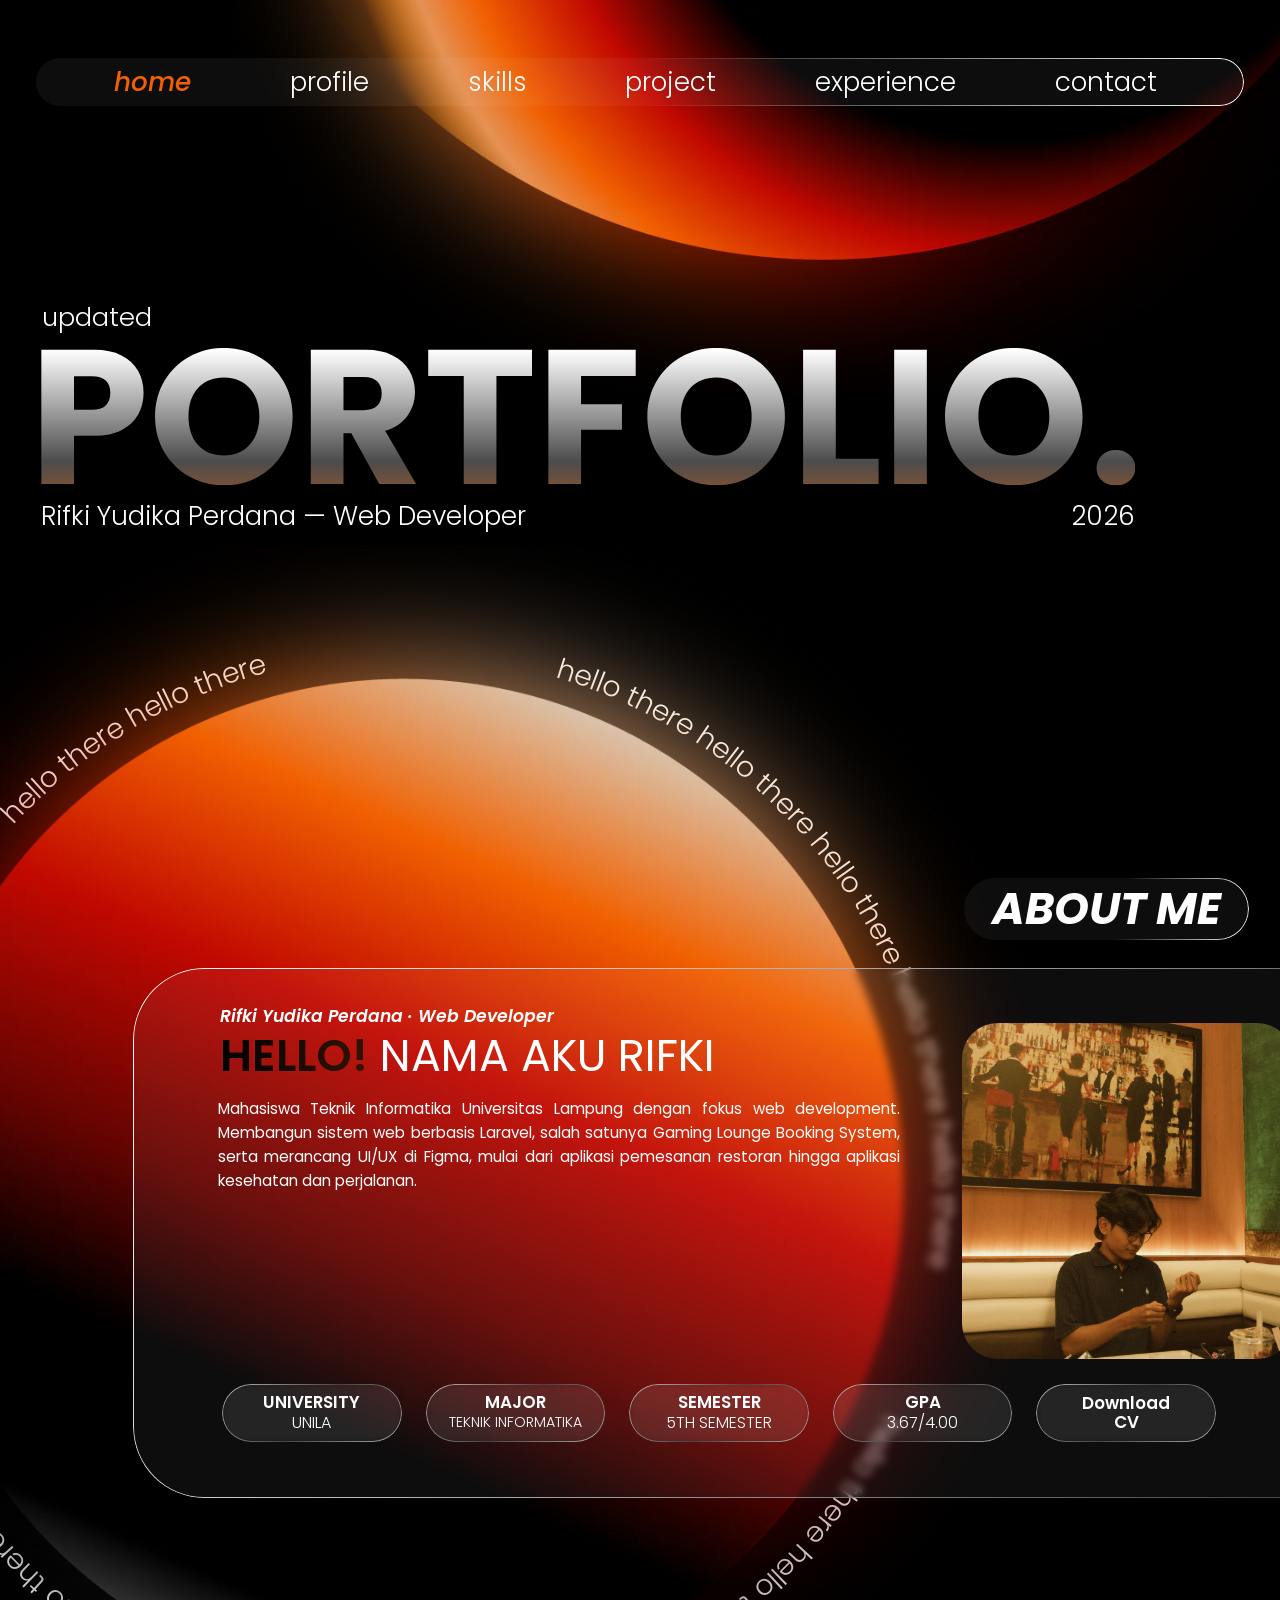
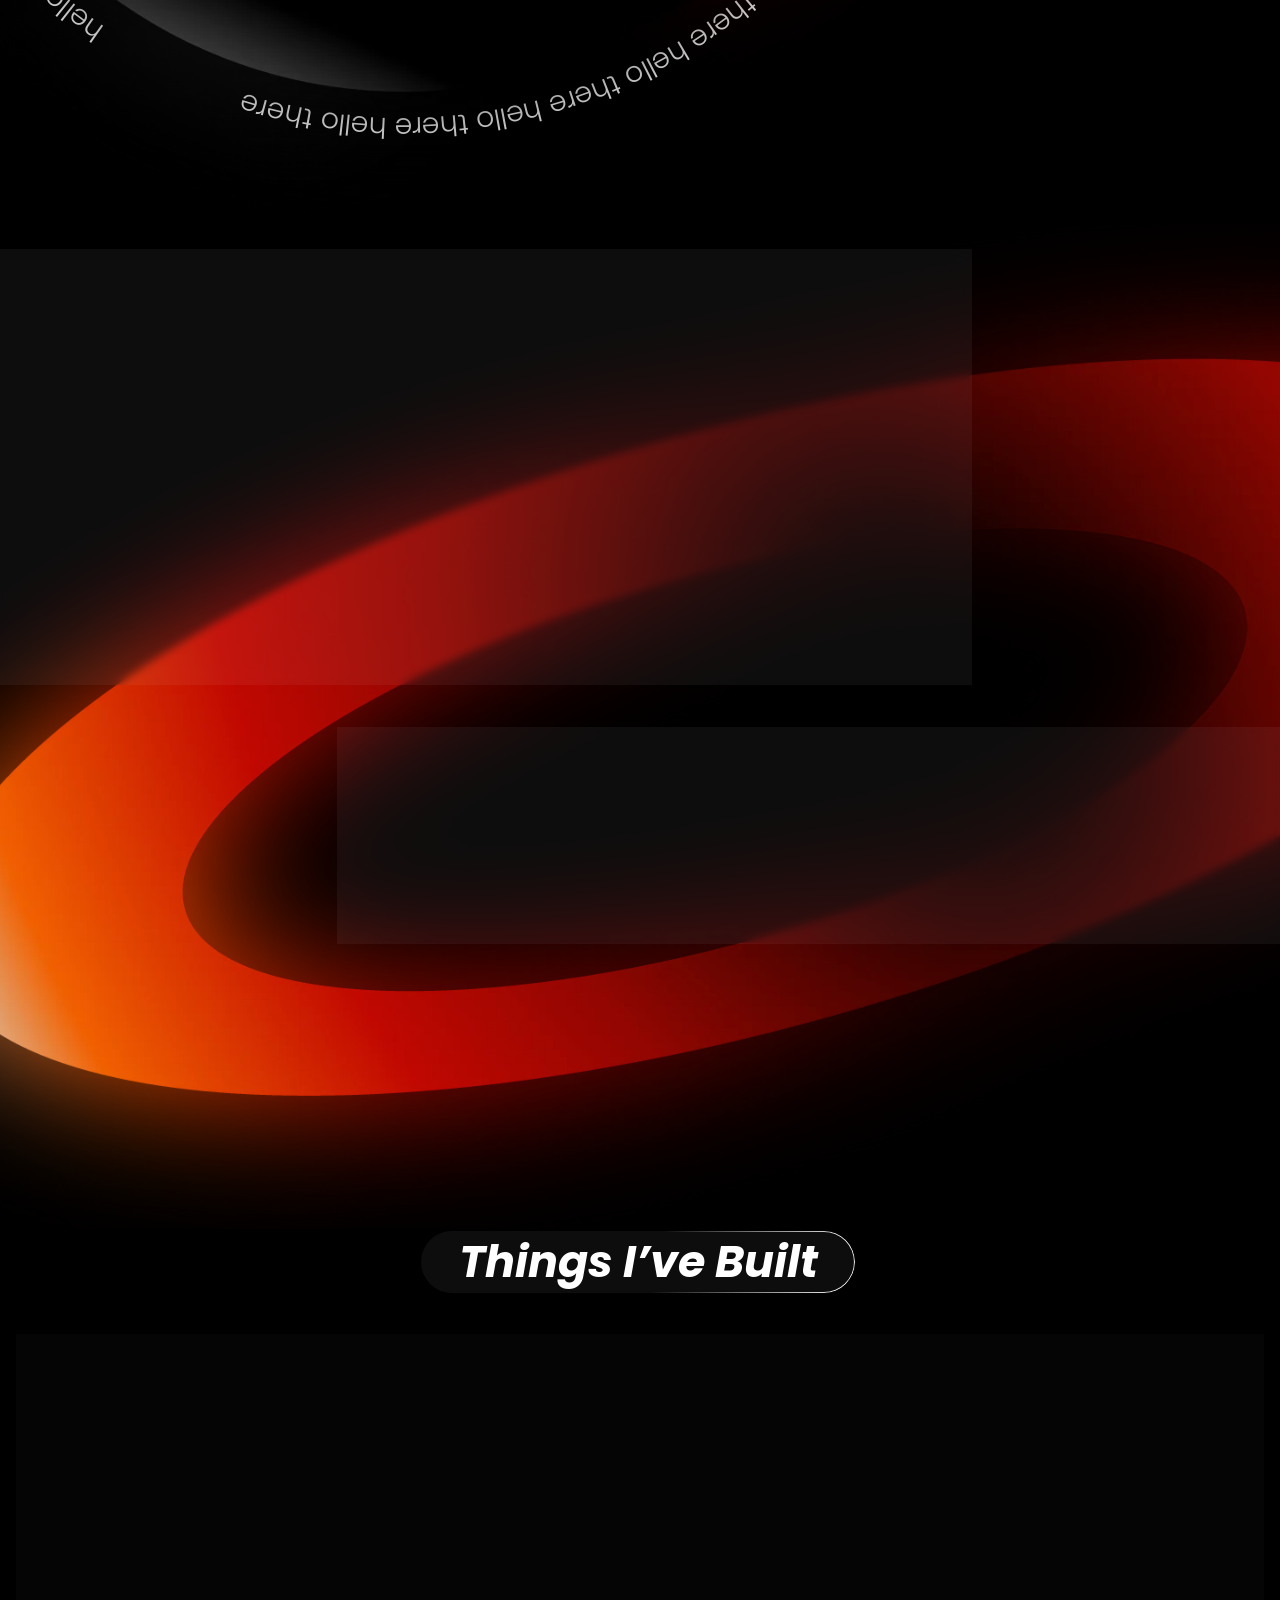
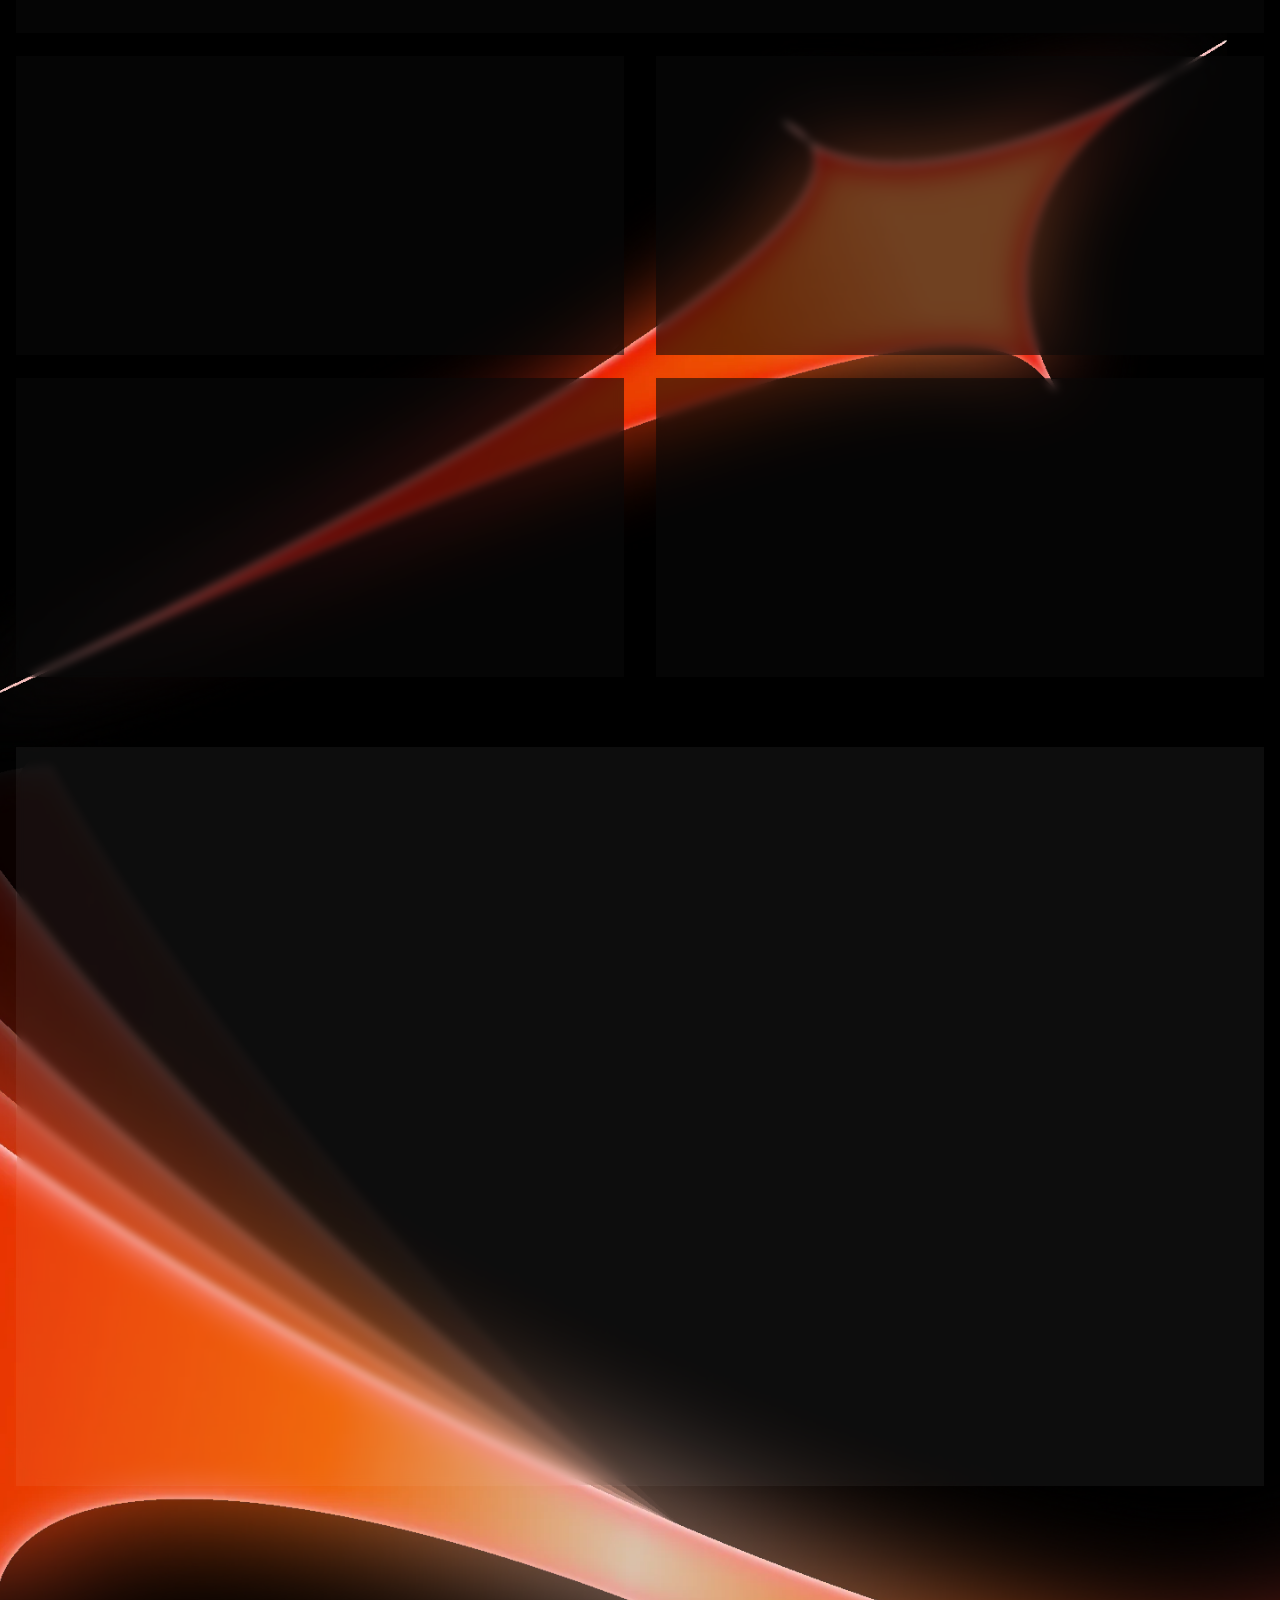
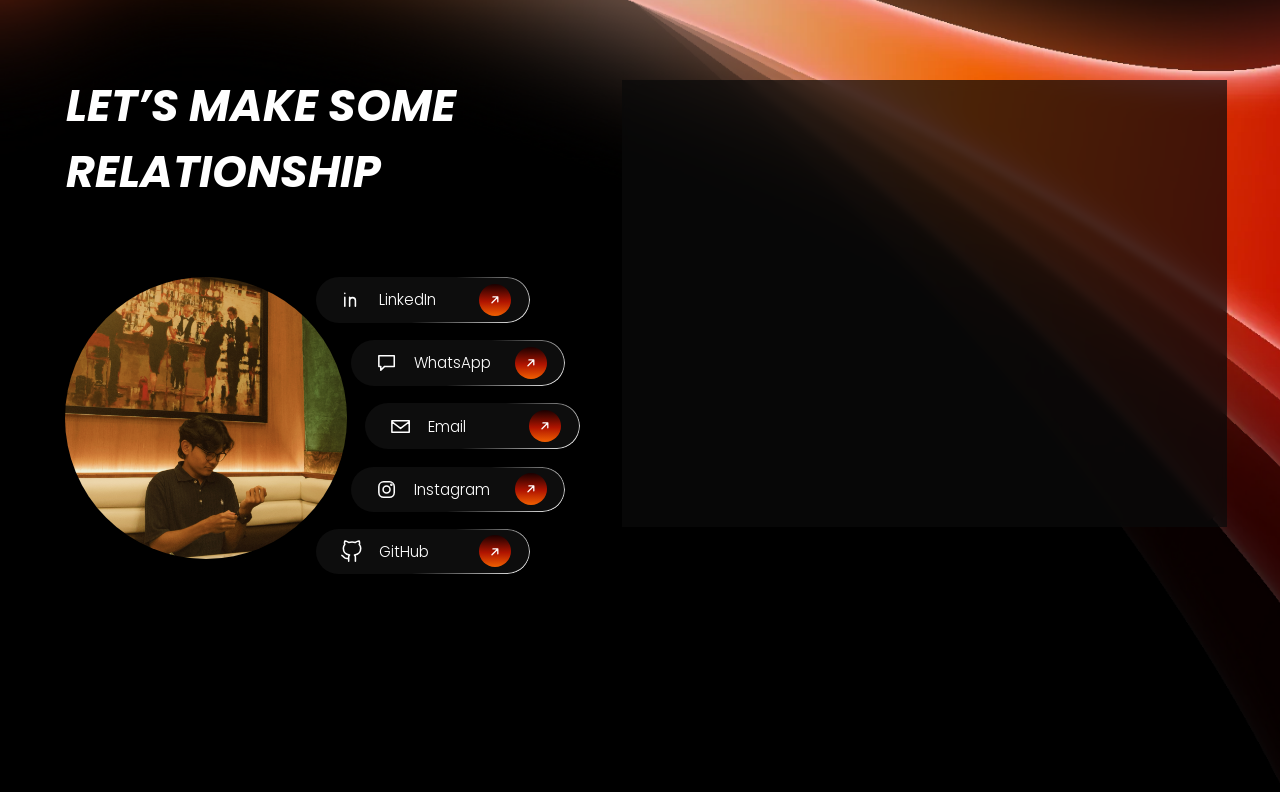
==== commit 446b09fa: "fix(layout): cap max zoom scale to 1 and update nav container" ====
--- a/index.html
+++ b/index.html
@@ -65,7 +65,7 @@
           f = () =>
             r.style.setProperty(
               "--z",
-              innerWidth >= 1000 ? Math.min(r.clientWidth / 1440, 1.8) : 1,
+              innerWidth >= 1000 ? Math.min(r.clientWidth / 1440, 1) : 1,
             );
         f();
         addEventListener("resize", f);
@@ -77,6 +77,17 @@
   <body>
     <a class="skip" href="#about">Lewati ke konten</a>
     <main class="stage">
+      <div class="navwrap">
+        <nav
+          class="nav g ab"
+          style="--x: 41; --y: 65"
+          aria-label="Navigasi utama"
+        >
+          <a href="#home" class="on">home</a><a href="#about">profile</a
+          ><a href="#skills">skills</a><a href="#projects">project</a
+          ><a href="#experience">experience</a><a href="#contact">contact</a>
+        </nav>
+      </div>
       <div class="sc" style="height: 2000px">
         <img
           class="art a-pa"
@@ -86,15 +97,6 @@
           style="left: 262px; top: 0; width: 1415px; height: 443px"
         />
         <section id="home" class="sx" style="top: 0; height: 980px">
-          <nav
-            class="nav g ab"
-            style="--x: 41; --y: 65"
-            aria-label="Navigasi utama"
-          >
-            <a href="#home" class="on">home</a><a href="#about">profile</a
-            ><a href="#skills">skills</a><a href="#projects">project</a
-            ><a href="#experience">experience</a><a href="#contact">contact</a>
-          </nav>
           <p class="up ab" style="--x: 47; --y: 343">updated</p>
           <h1 class="ttl ab" style="--x: 46; --y: 391">
             <svg viewBox="46 391 1231 155" role="img" aria-label="Portfolio">
--- a/home.css
+++ b/home.css
@@ -1046,3 +1046,21 @@
     width: 100%;
   }
 }
+.navwrap { position: sticky; top: 0; height: 0; z-index: 30; }
+.navwrap .nav { transition: top .35s ease, background-color .35s ease; }
+.navwrap.scrolled .nav { top: 14px; background: rgba(12,12,12,.78); }
+html { scroll-padding-top: calc(84px * var(--z, 1) + env(safe-area-inset-top, 0px)); }
+@media (prefers-reduced-motion: reduce) { .navwrap .nav { transition: none; } }
+@media (max-width: 999px) {
+  .navwrap .nav { position: absolute; left: 14px; right: 14px; top: 12px; width: auto; margin: 0; }
+  .navwrap.scrolled .nav { top: 8px; }
+  #home { padding-top: 70px; }
+}
+
+@media (min-width: 1000px) {
+  .stage { overflow-x: visible; }
+  .sp { --ox: 1200; left: calc((var(--x) - var(--ox)) * 1px); width: calc((1157 + var(--ox)) * 1px); }
+  .sp > .ab { left: calc((var(--x) + var(--ox)) * 1px); }
+  .wp { width: calc((1326 + 1200) * 1px); }
+  .pn { width: calc((1305 + 1200) * 1px); }
+}
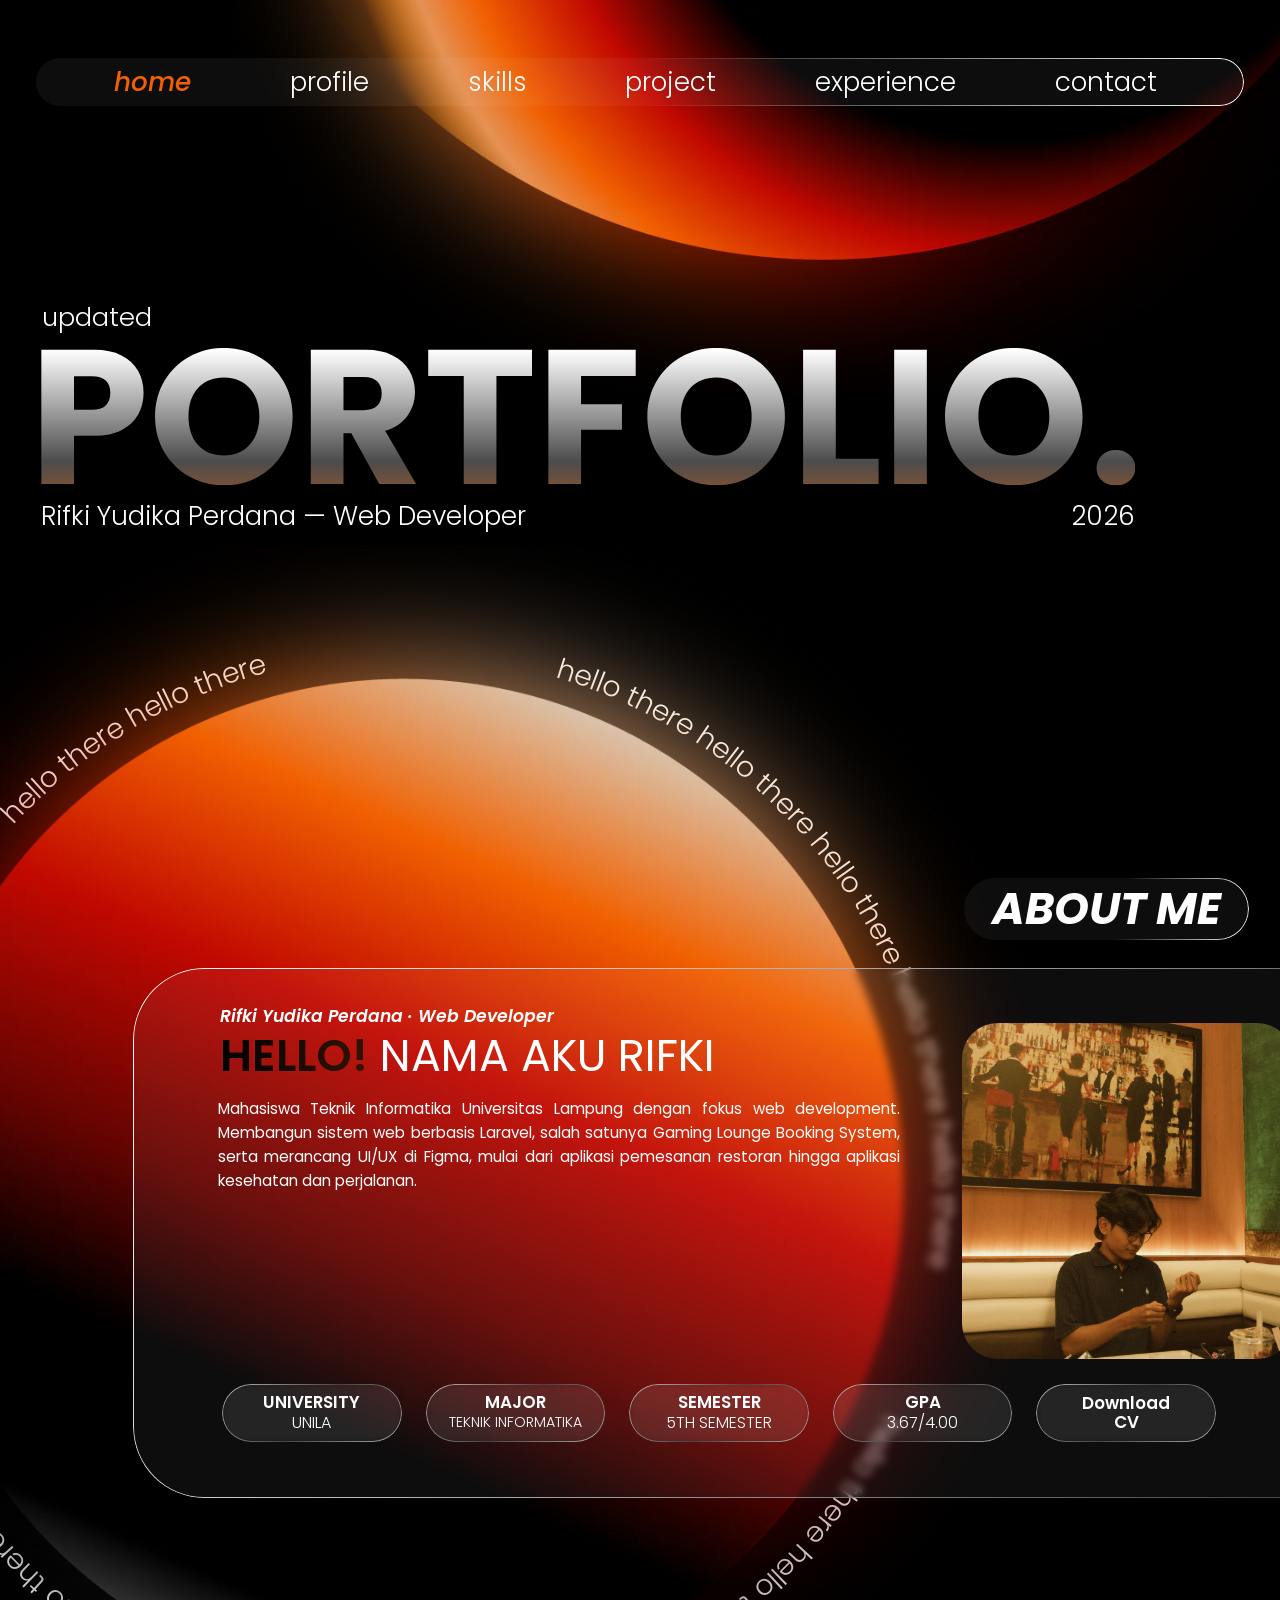
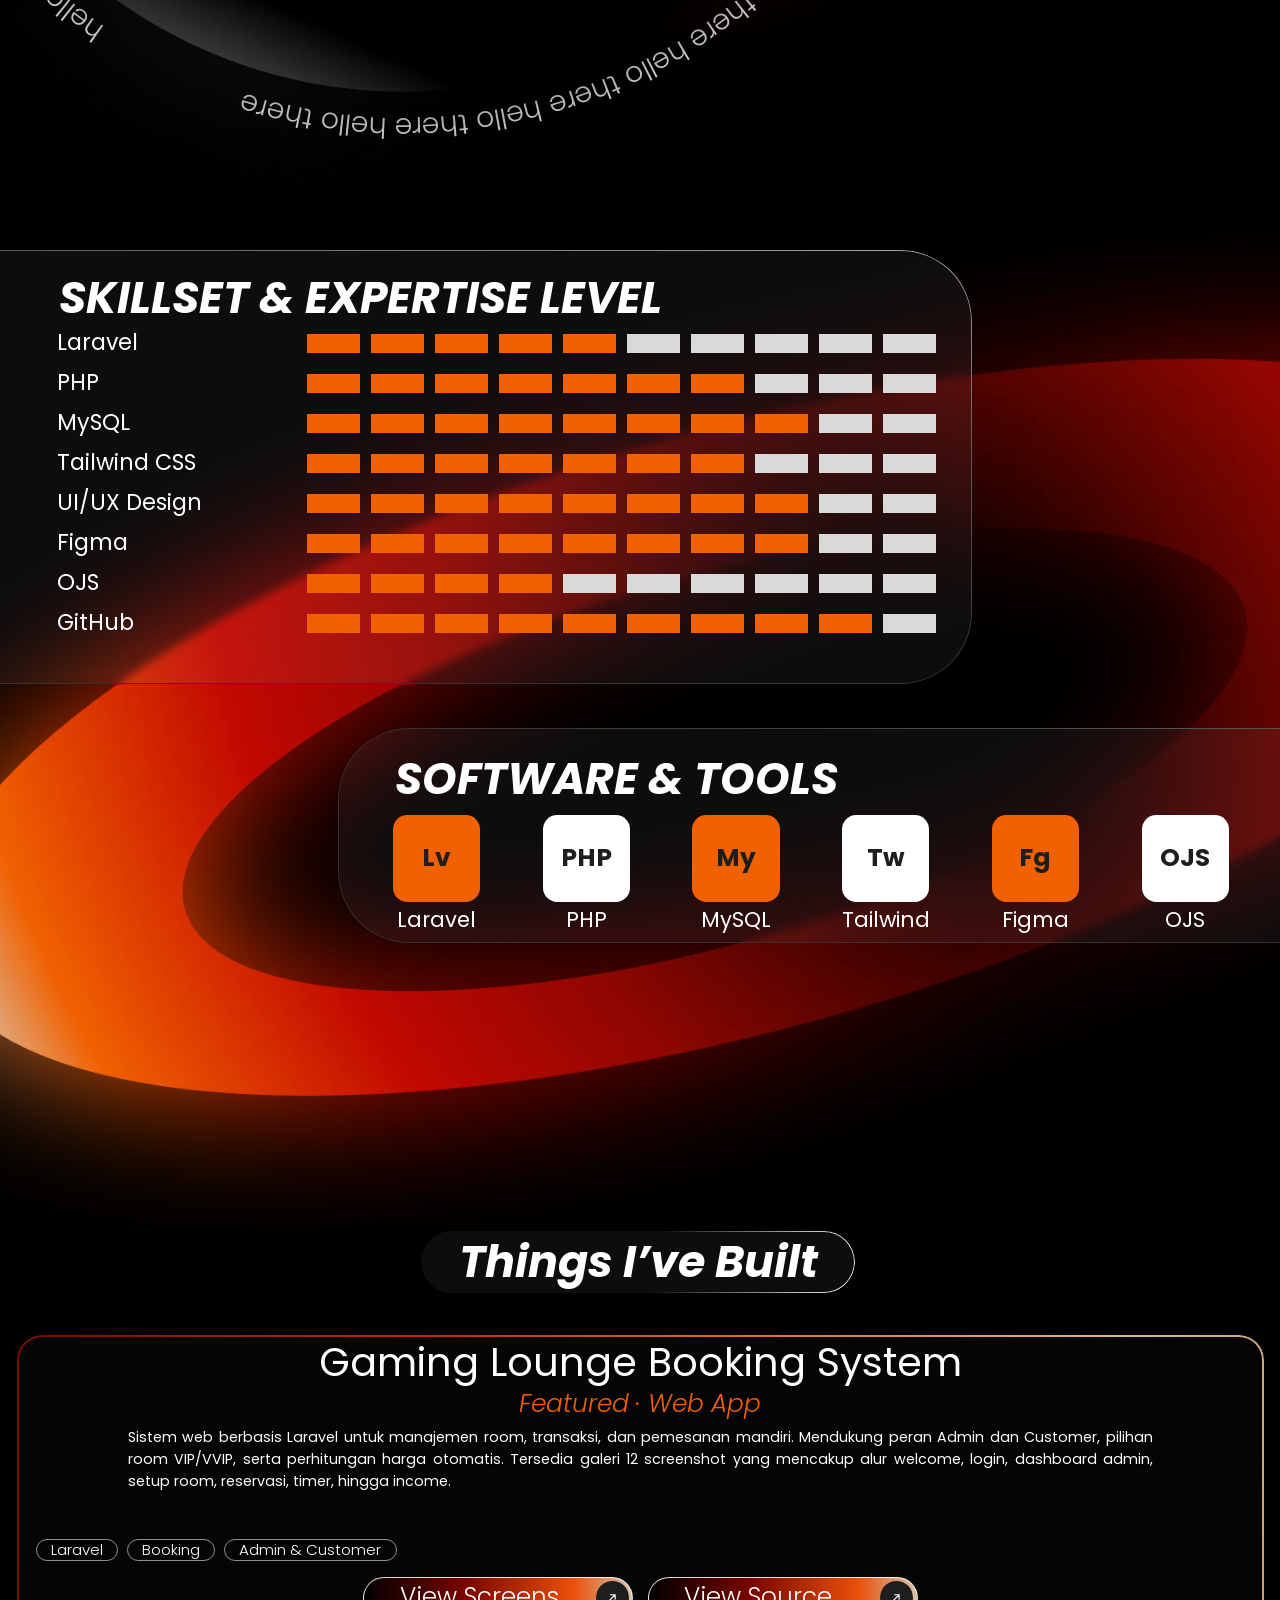
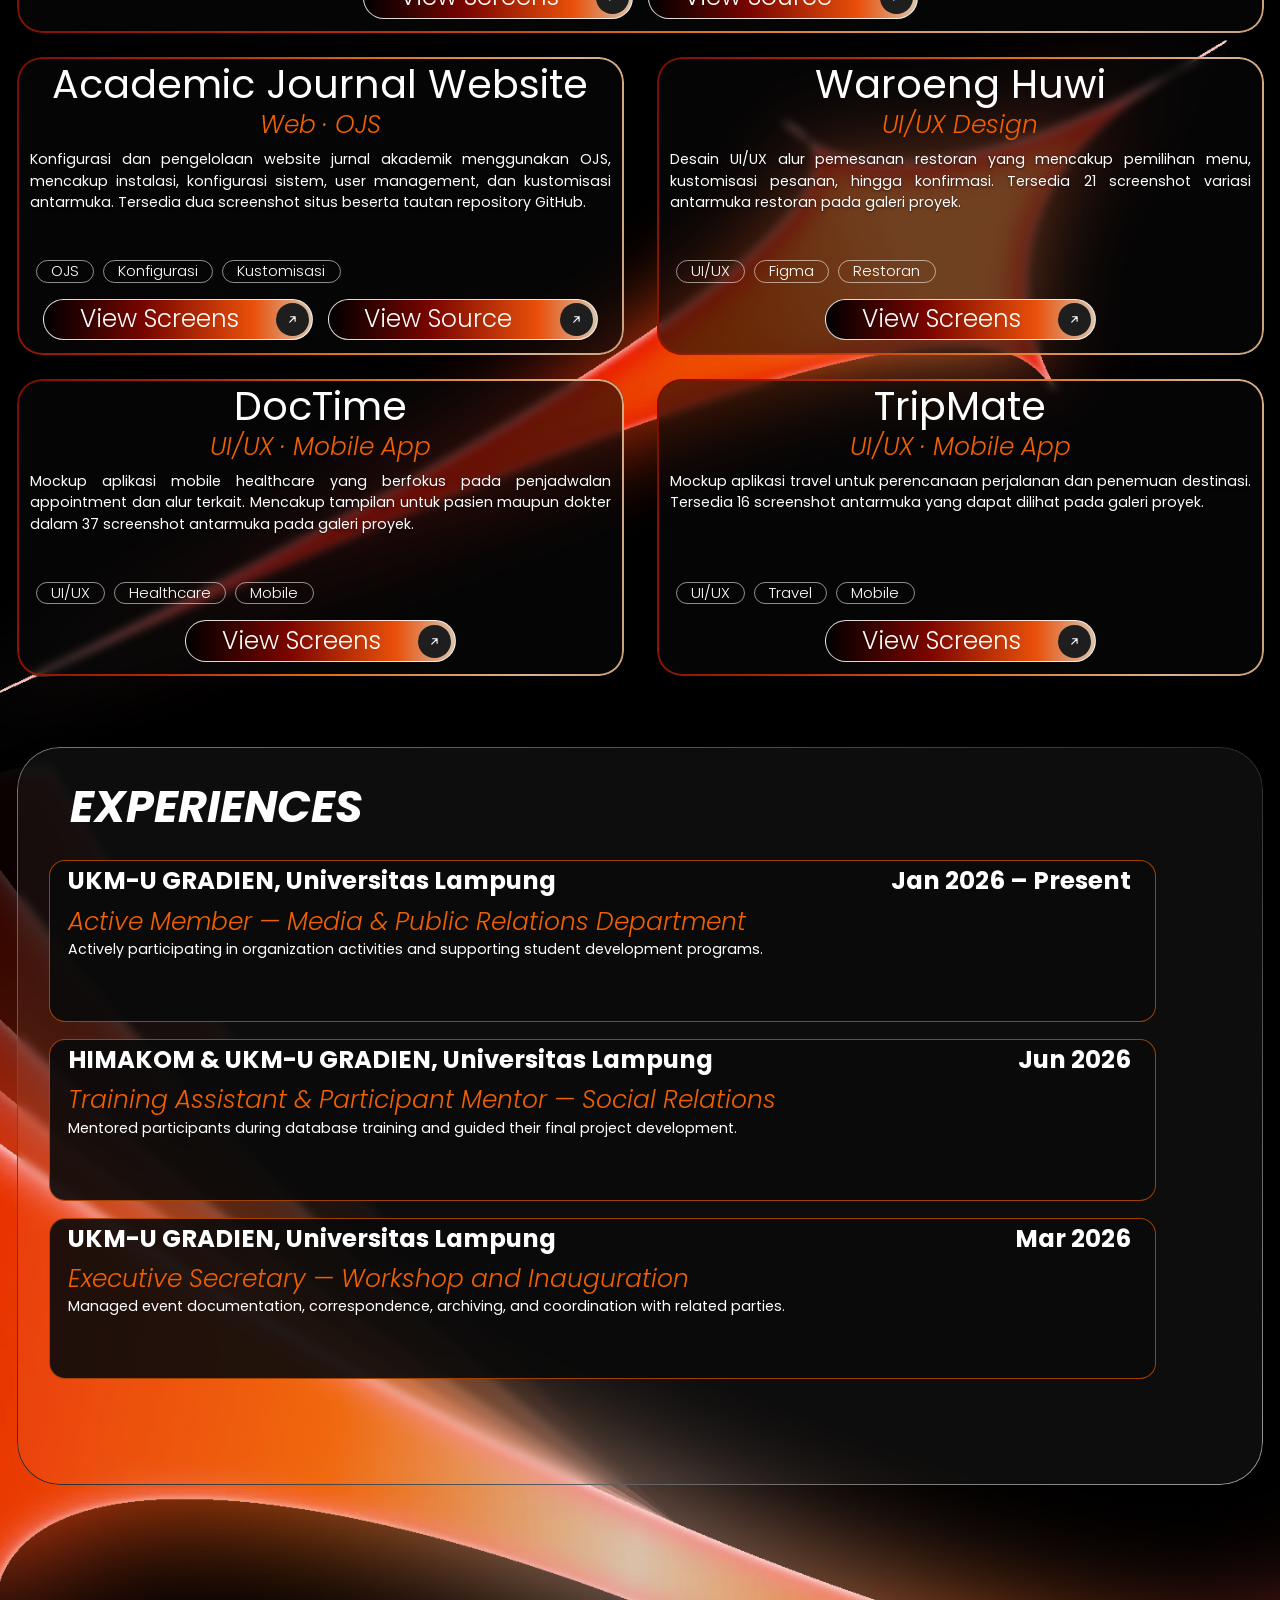
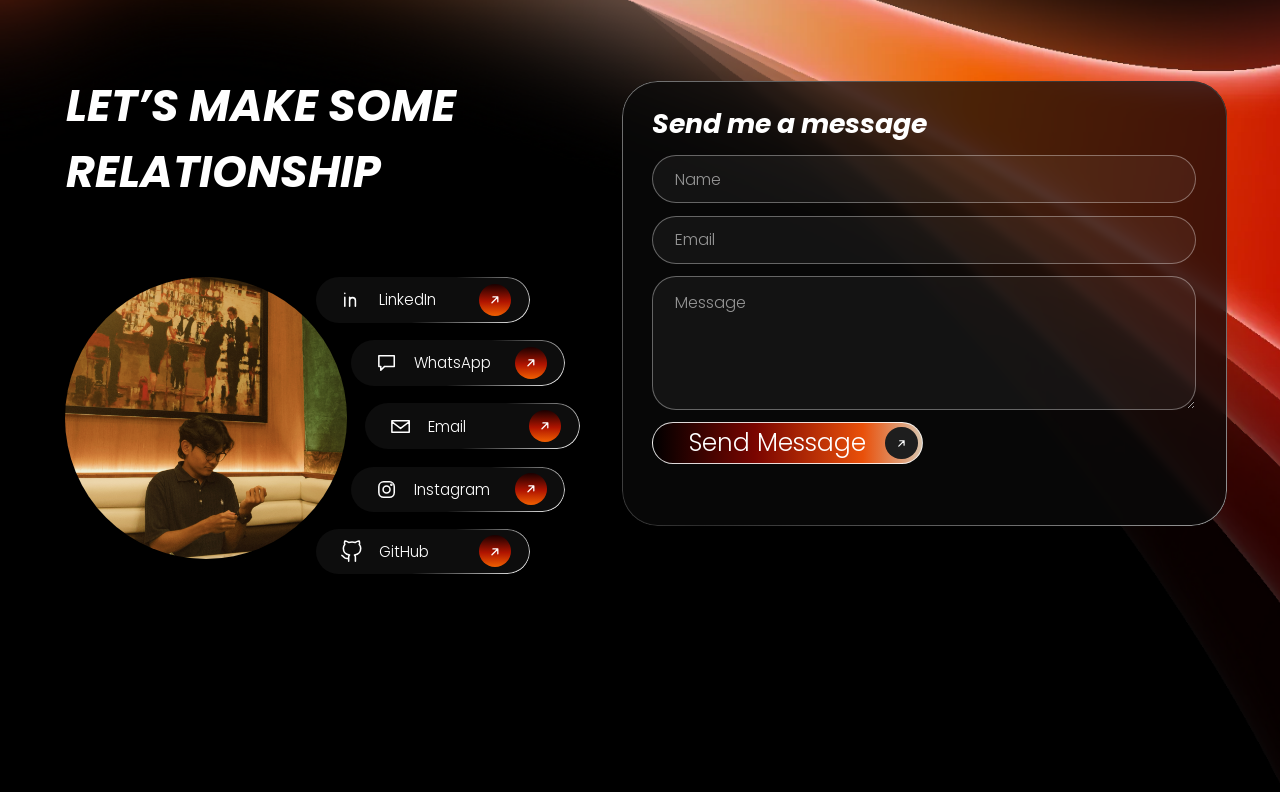
==== commit b1cf4e16: "chore(head): add cache-busting query to favicon links" ====
--- a/index.html
+++ b/index.html
@@ -13,9 +13,9 @@
     />
     <meta name="author" content="Rifki Yudika Perdana" />
     <meta name="theme-color" content="#090807" />
-    <link rel="icon" href="favicon.svg" type="image/svg+xml">
-    <link rel="icon" href="favicon.ico" sizes="48x48">
-    <link rel="apple-touch-icon" href="apple-touch-icon.png">
+    <link rel="icon" href="favicon.svg?v=2" type="image/svg+xml">
+    <link rel="icon" href="favicon.ico?v=2" sizes="48x48">
+    <link rel="apple-touch-icon" href="apple-touch-icon.png?v=2">
 
     <!-- Open Graph / Social -->
     <meta property="og:type" content="website" />
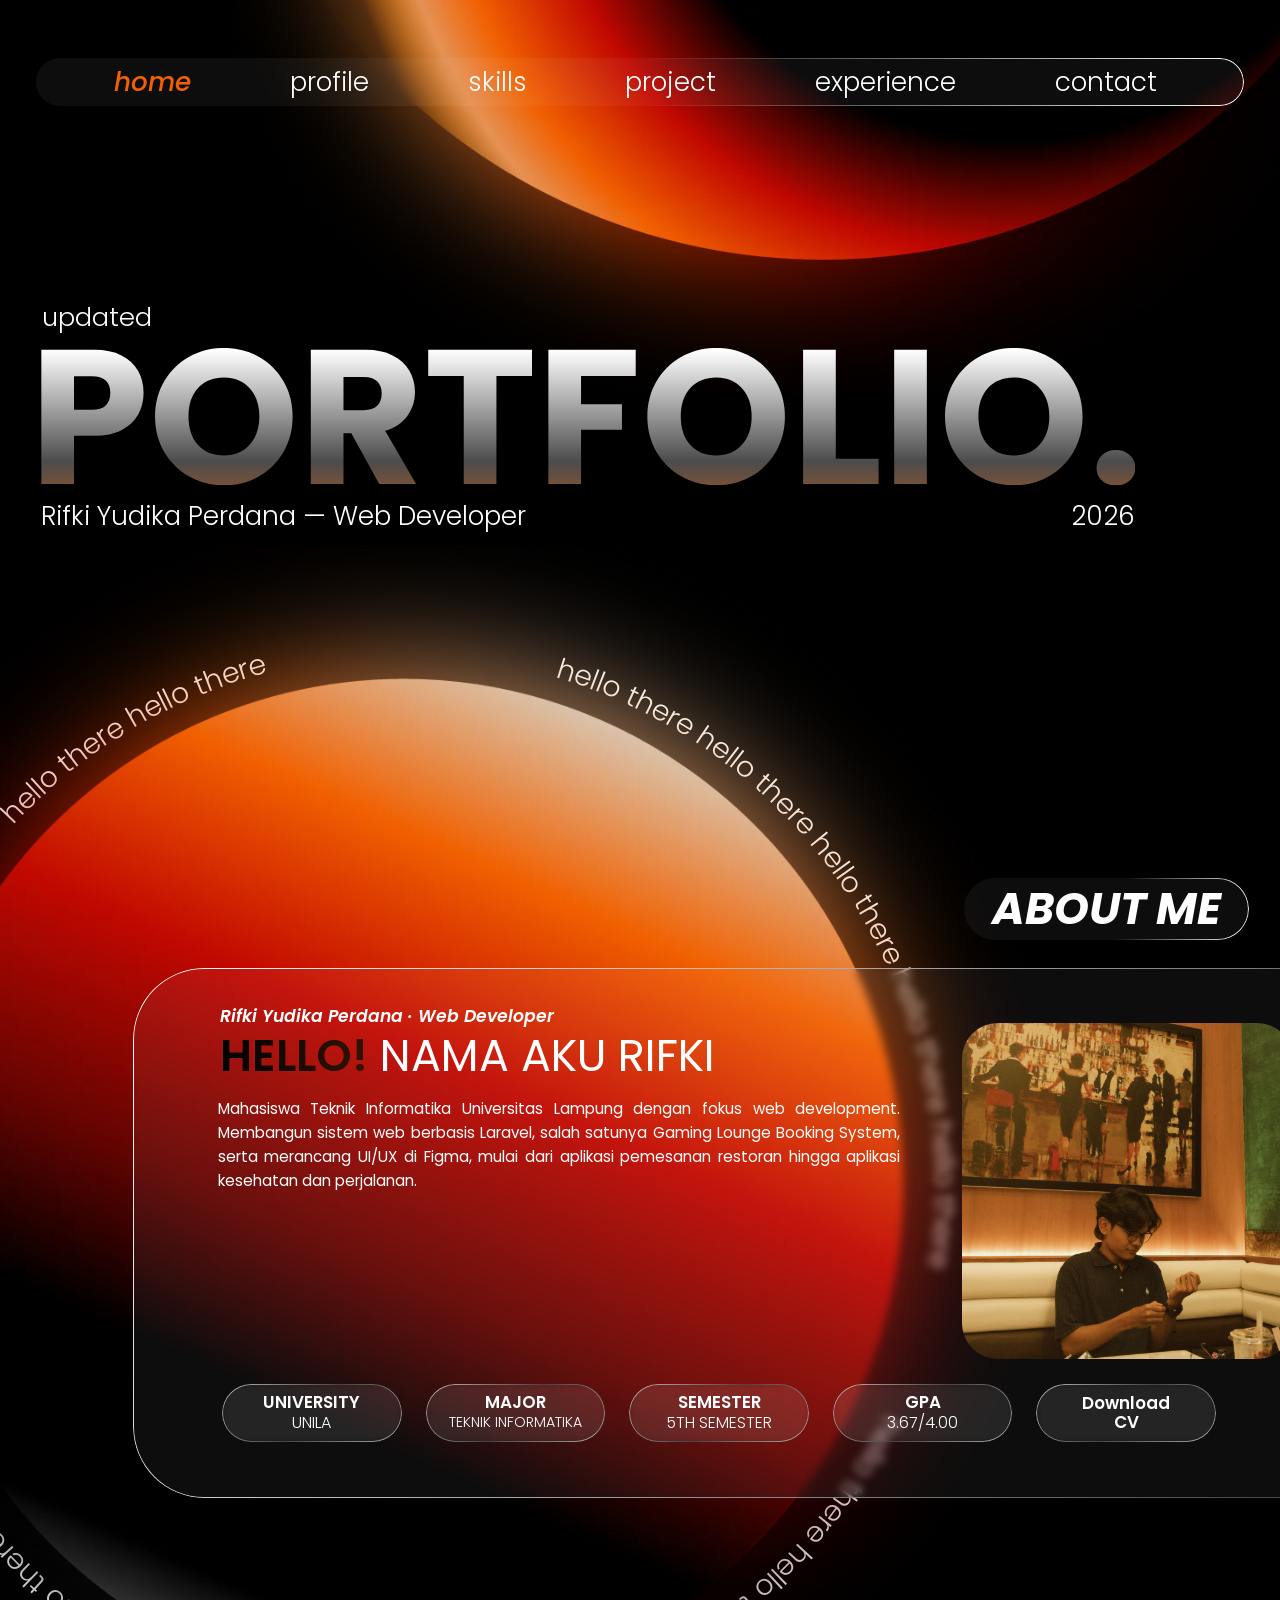
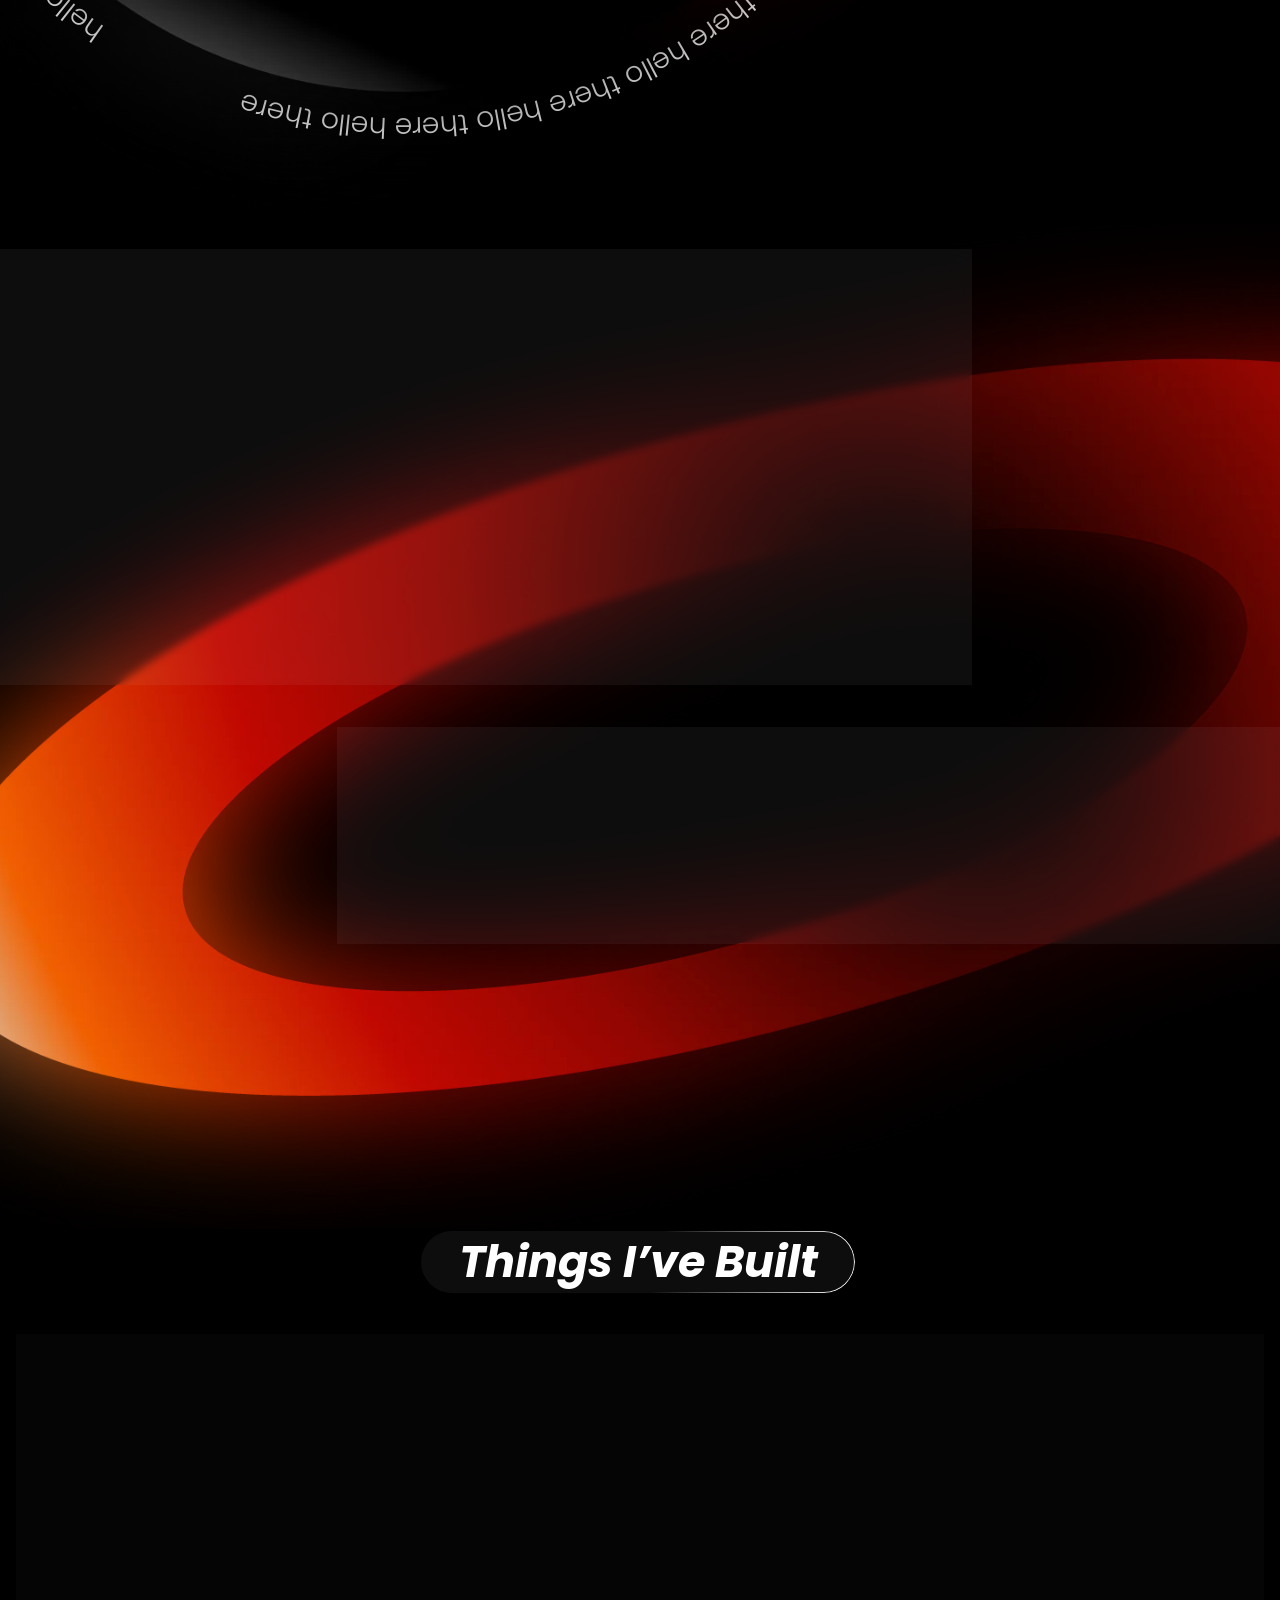
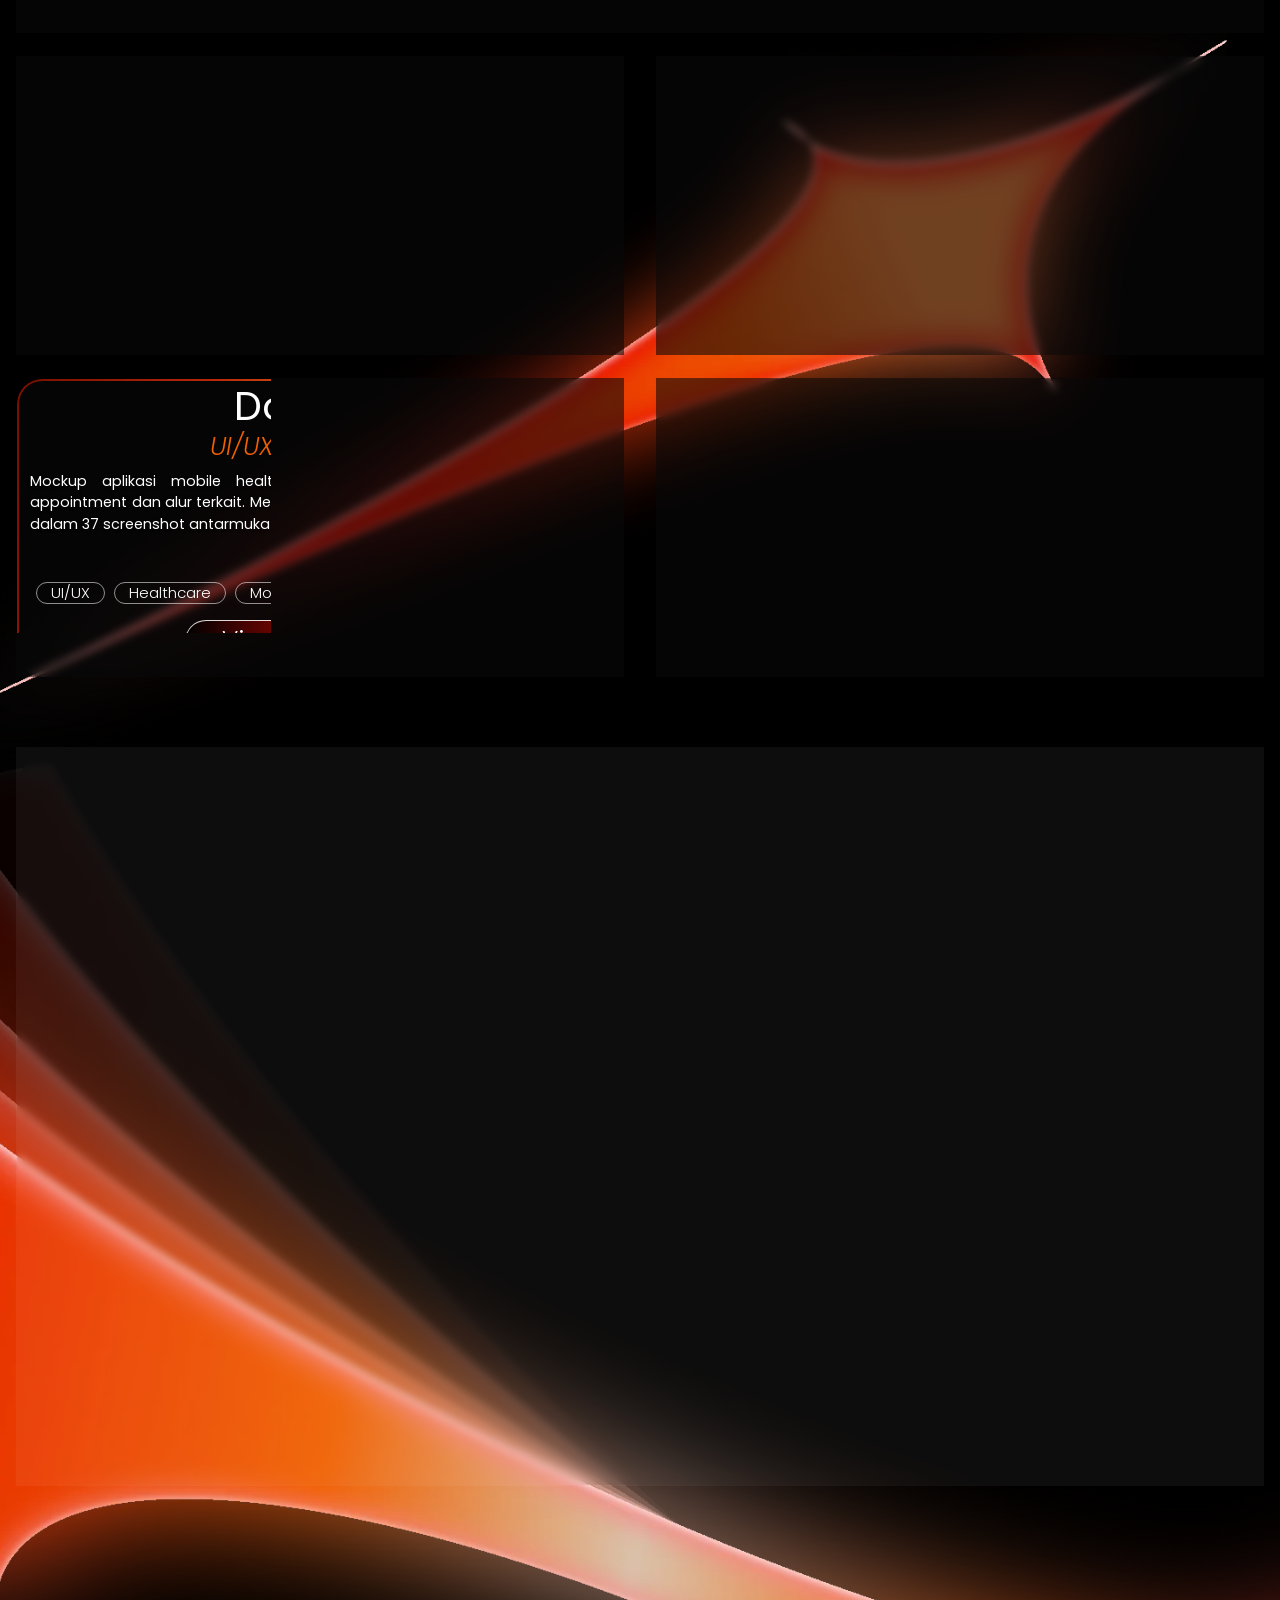
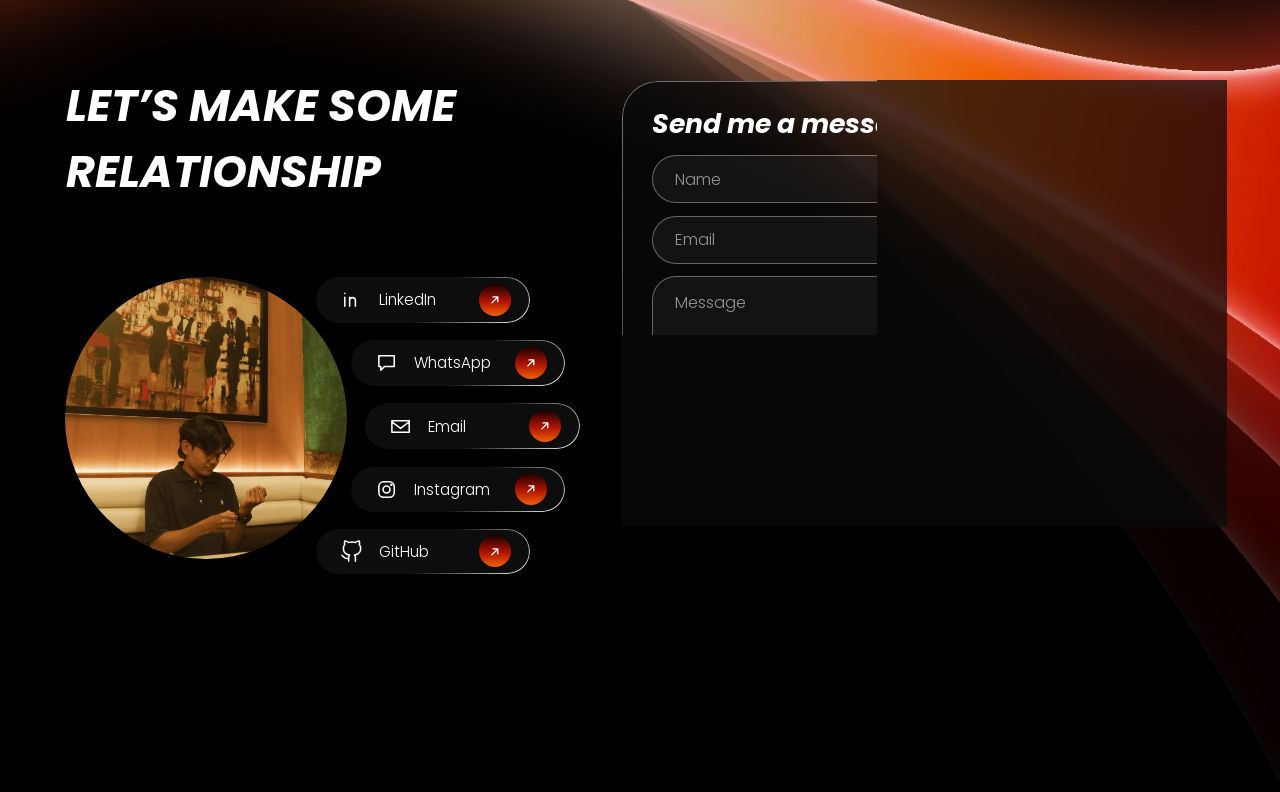
==== commit bfcbcfec: "chore(head): bump favicon cache-busting to v4" ====
--- a/index.html
+++ b/index.html
@@ -13,9 +13,9 @@
     />
     <meta name="author" content="Rifki Yudika Perdana" />
     <meta name="theme-color" content="#090807" />
-    <link rel="icon" href="favicon.svg?v=2" type="image/svg+xml">
-    <link rel="icon" href="favicon.ico?v=2" sizes="48x48">
-    <link rel="apple-touch-icon" href="apple-touch-icon.png?v=2">
+    <link rel="icon" href="favicon.svg?v=4" type="image/svg+xml">
+    <link rel="icon" href="favicon.ico?v=4" sizes="48x48">
+    <link rel="apple-touch-icon" href="apple-touch-icon.png?v=4">
 
     <!-- Open Graph / Social -->
     <meta property="og:type" content="website" />
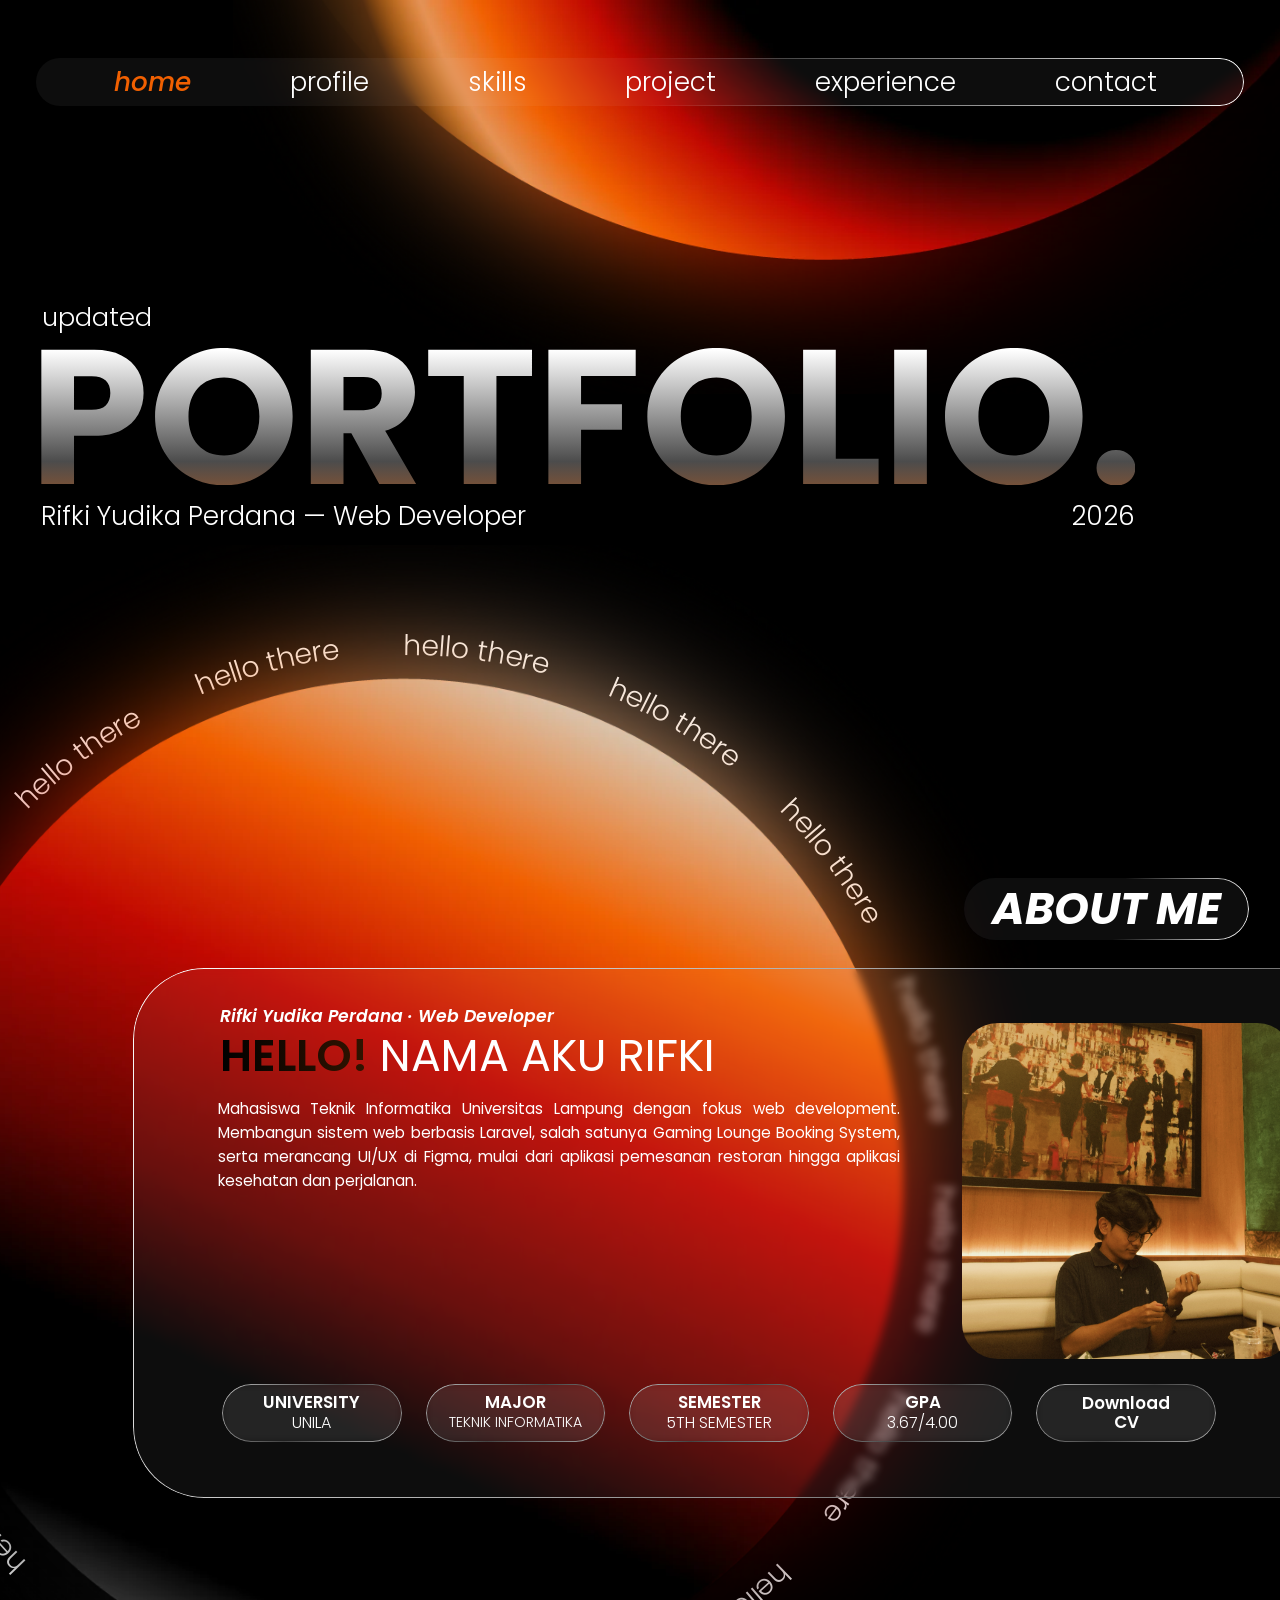
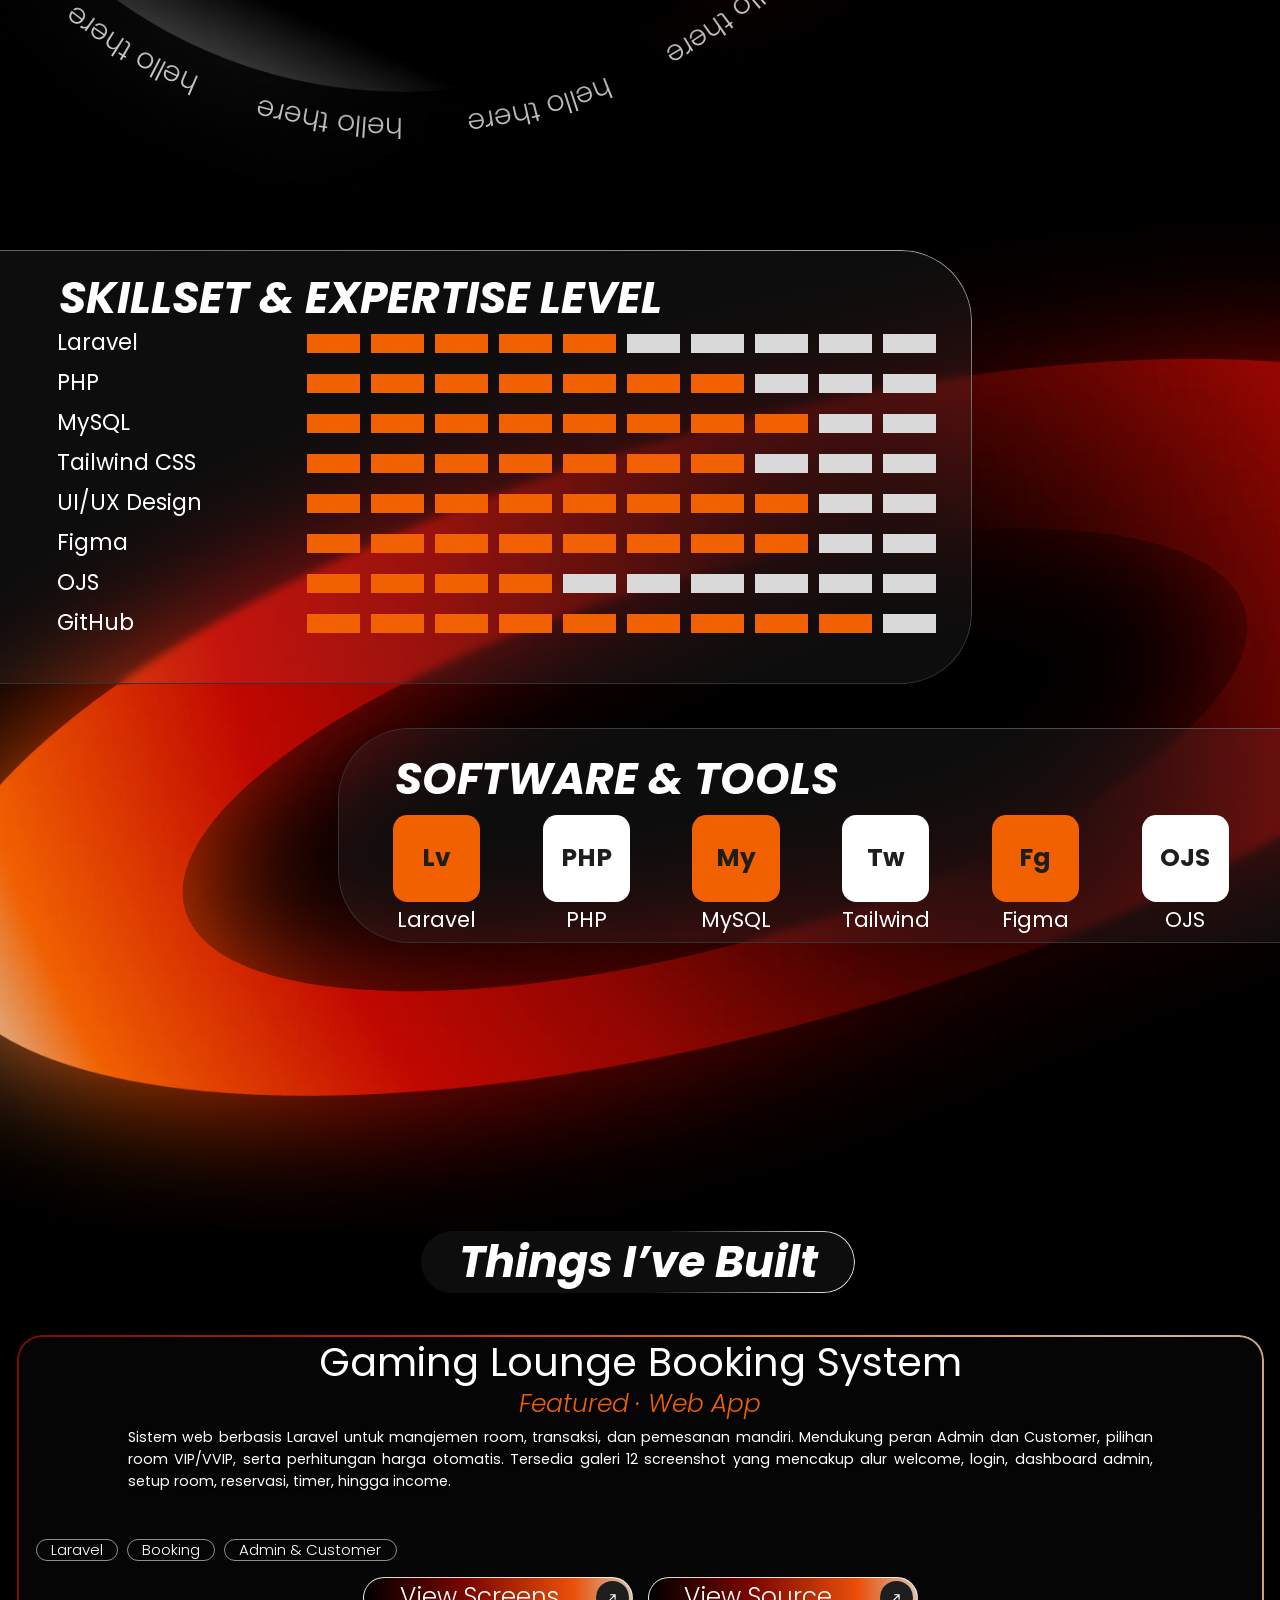
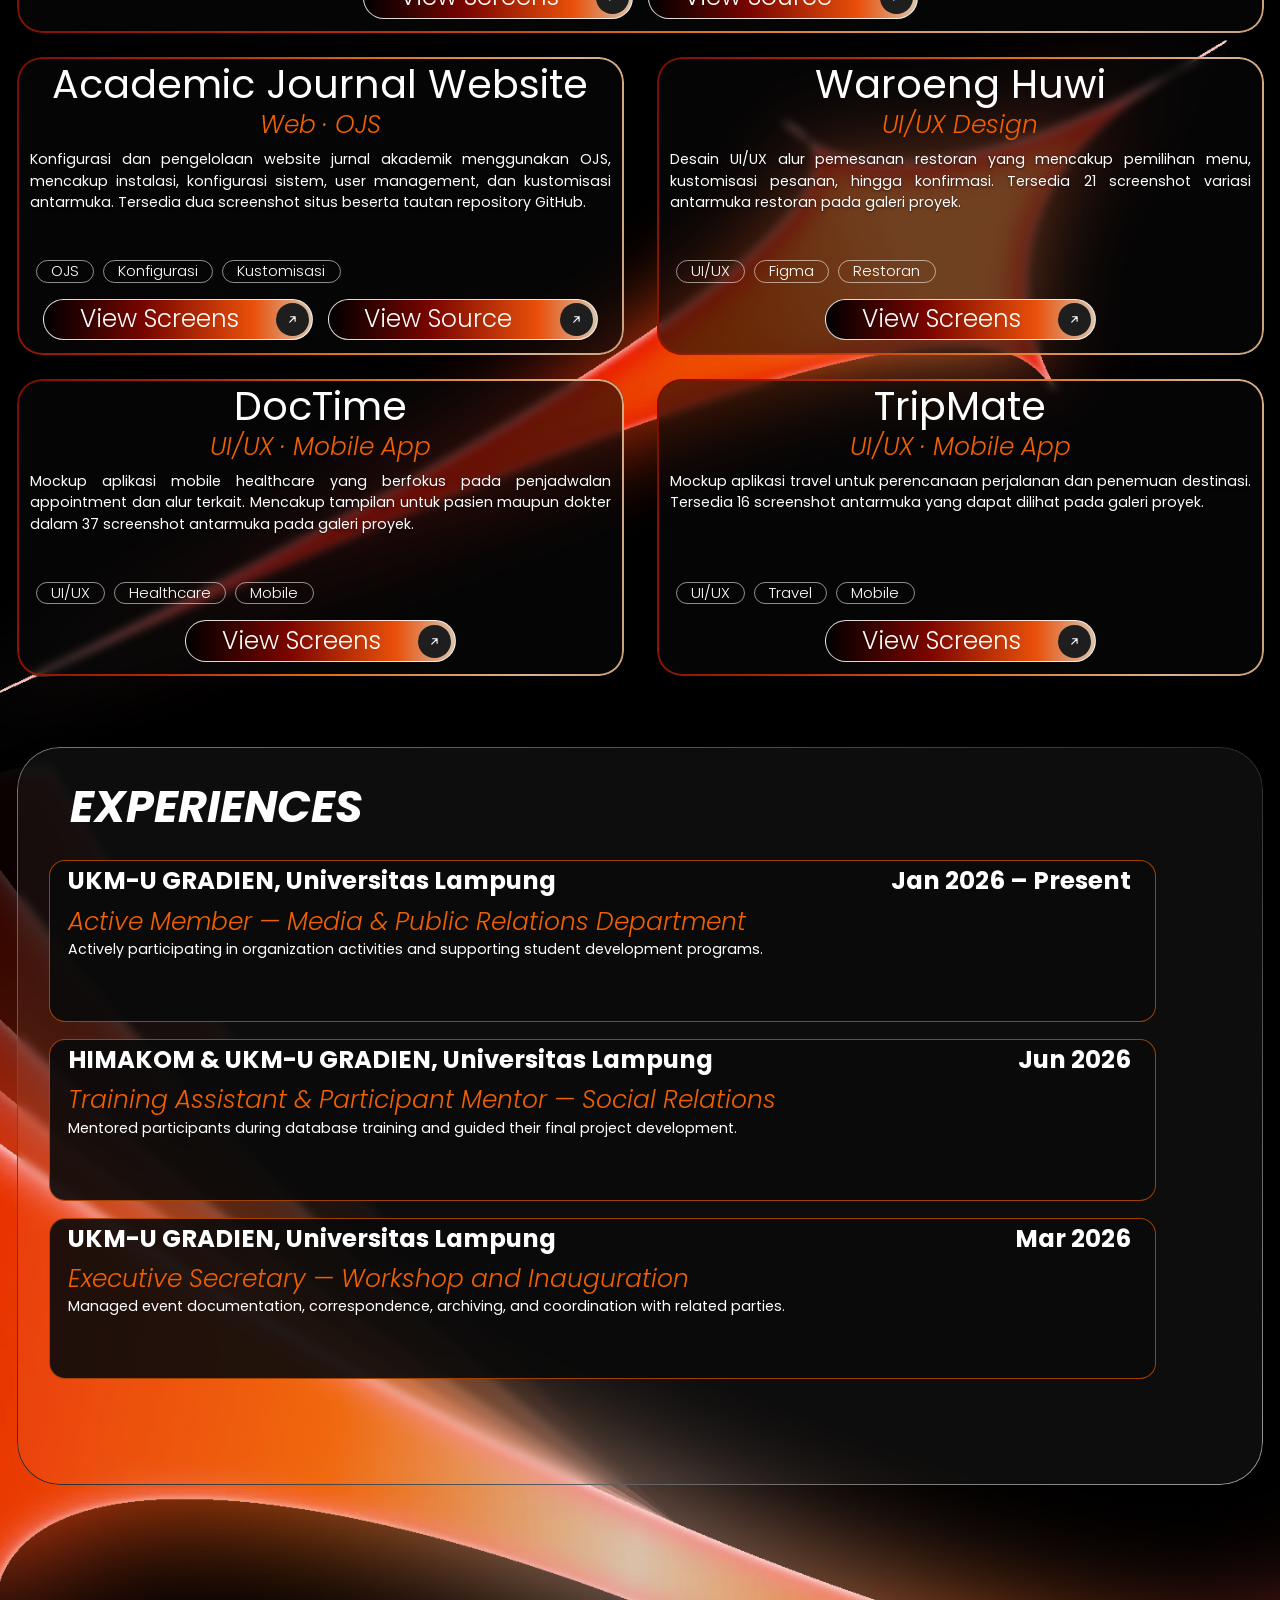
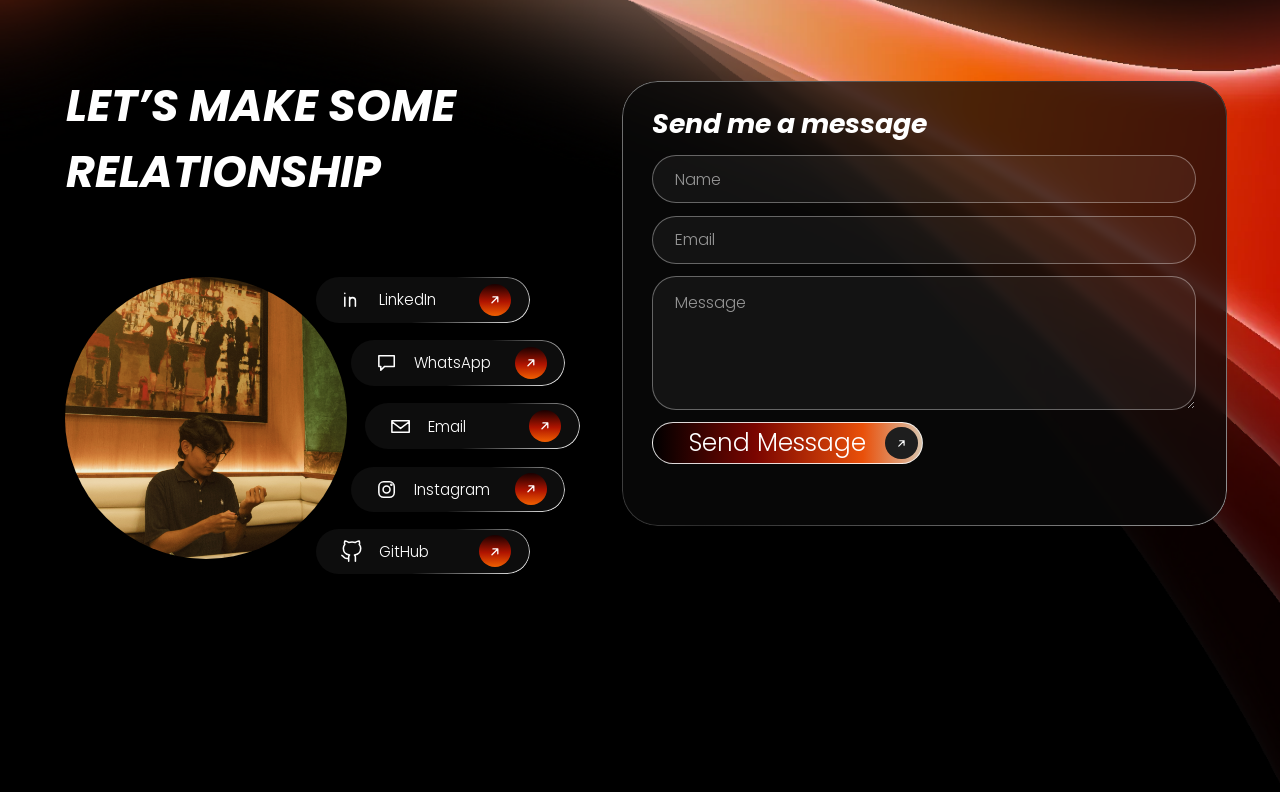
==== commit edaa4f49: "fix(about): space orbital hello there text evenly around ring" ====
--- a/index.html
+++ b/index.html
@@ -13,9 +13,9 @@
     />
     <meta name="author" content="Rifki Yudika Perdana" />
     <meta name="theme-color" content="#090807" />
-    <link rel="icon" href="favicon.svg?v=4" type="image/svg+xml">
-    <link rel="icon" href="favicon.ico?v=4" sizes="48x48">
-    <link rel="apple-touch-icon" href="apple-touch-icon.png?v=4">
+    <link rel="icon" href="favicon.svg?v=8" type="image/svg+xml">
+    <link rel="icon" href="favicon.ico?v=8" sizes="48x48">
+    <link rel="apple-touch-icon" href="apple-touch-icon.png?v=8">
 
     <!-- Open Graph / Social -->
     <meta property="og:type" content="website" />
@@ -147,22 +147,29 @@
                 d="M0,-598A598,598 0 1,1 0,598A598,598 0 1,1 0,-598"
               />
             </defs>
-            <g>
-              <text
-                fill="#fff"
-                fill-opacity="1"
-                font-family="Poppins,sans-serif"
-                font-weight="300"
-                font-size="32"
-                style="white-space: pre"
-              >
-                <textPath href="#rp" textLength="3757" lengthAdjust="spacing">
-                  hello there hello there hello there hello there hello there
-                  hello there hello there hello there hello there hello there
-                  hello there hello there hello there hello there hello there
-                  hello there hello there
-                </textPath>
-              </text>
+            <g
+              fill="#fff"
+              fill-opacity="1"
+              font-family="Poppins,sans-serif"
+              font-weight="300"
+              font-size="32"
+            >
+              <text><textPath href="#rp" startOffset="0%">hello there</textPath></text>
+              <text><textPath href="#rp" startOffset="6.25%">hello there</textPath></text>
+              <text><textPath href="#rp" startOffset="12.5%">hello there</textPath></text>
+              <text><textPath href="#rp" startOffset="18.75%">hello there</textPath></text>
+              <text><textPath href="#rp" startOffset="25%">hello there</textPath></text>
+              <text><textPath href="#rp" startOffset="31.25%">hello there</textPath></text>
+              <text><textPath href="#rp" startOffset="37.5%">hello there</textPath></text>
+              <text><textPath href="#rp" startOffset="43.75%">hello there</textPath></text>
+              <text><textPath href="#rp" startOffset="50%">hello there</textPath></text>
+              <text><textPath href="#rp" startOffset="56.25%">hello there</textPath></text>
+              <text><textPath href="#rp" startOffset="62.5%">hello there</textPath></text>
+              <text><textPath href="#rp" startOffset="68.75%">hello there</textPath></text>
+              <text><textPath href="#rp" startOffset="75%">hello there</textPath></text>
+              <text><textPath href="#rp" startOffset="81.25%">hello there</textPath></text>
+              <text><textPath href="#rp" startOffset="87.5%">hello there</textPath></text>
+              <text><textPath href="#rp" startOffset="93.75%">hello there</textPath></text>
             </g>
           </svg>
           <img
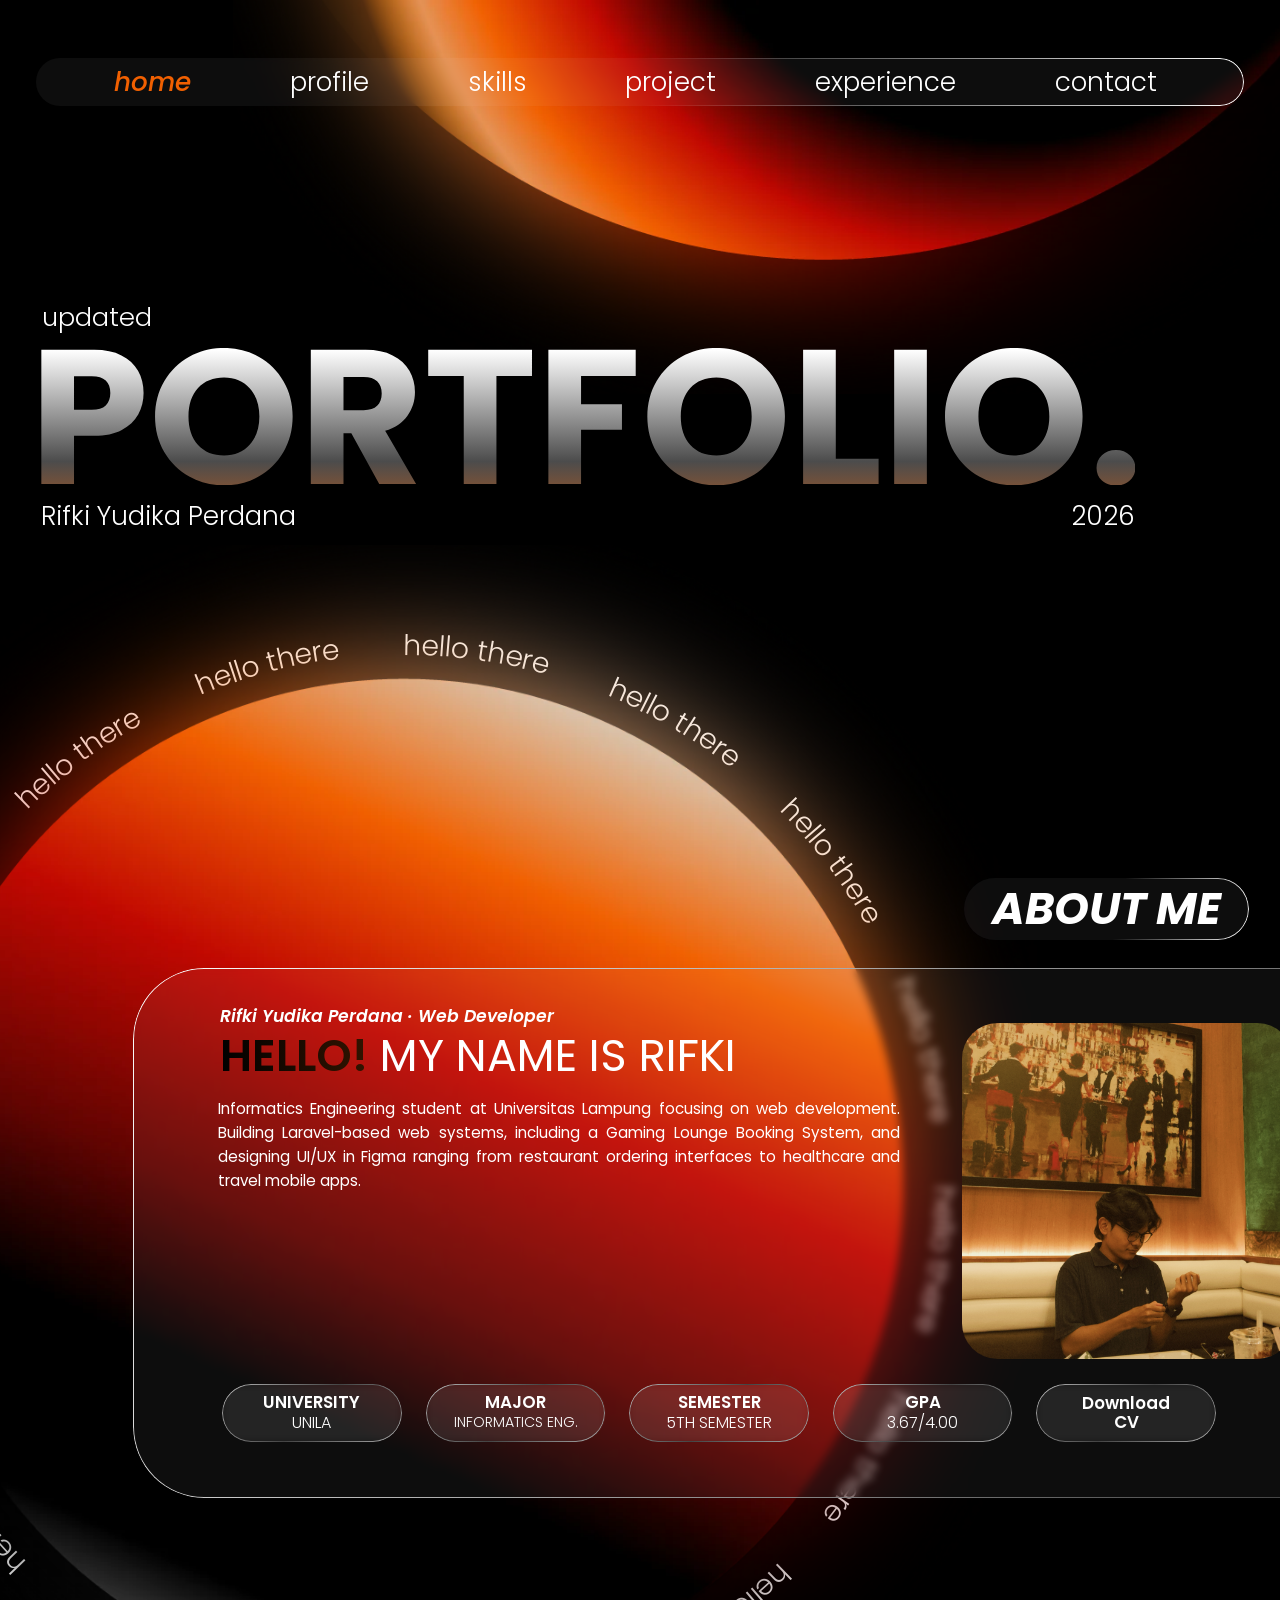
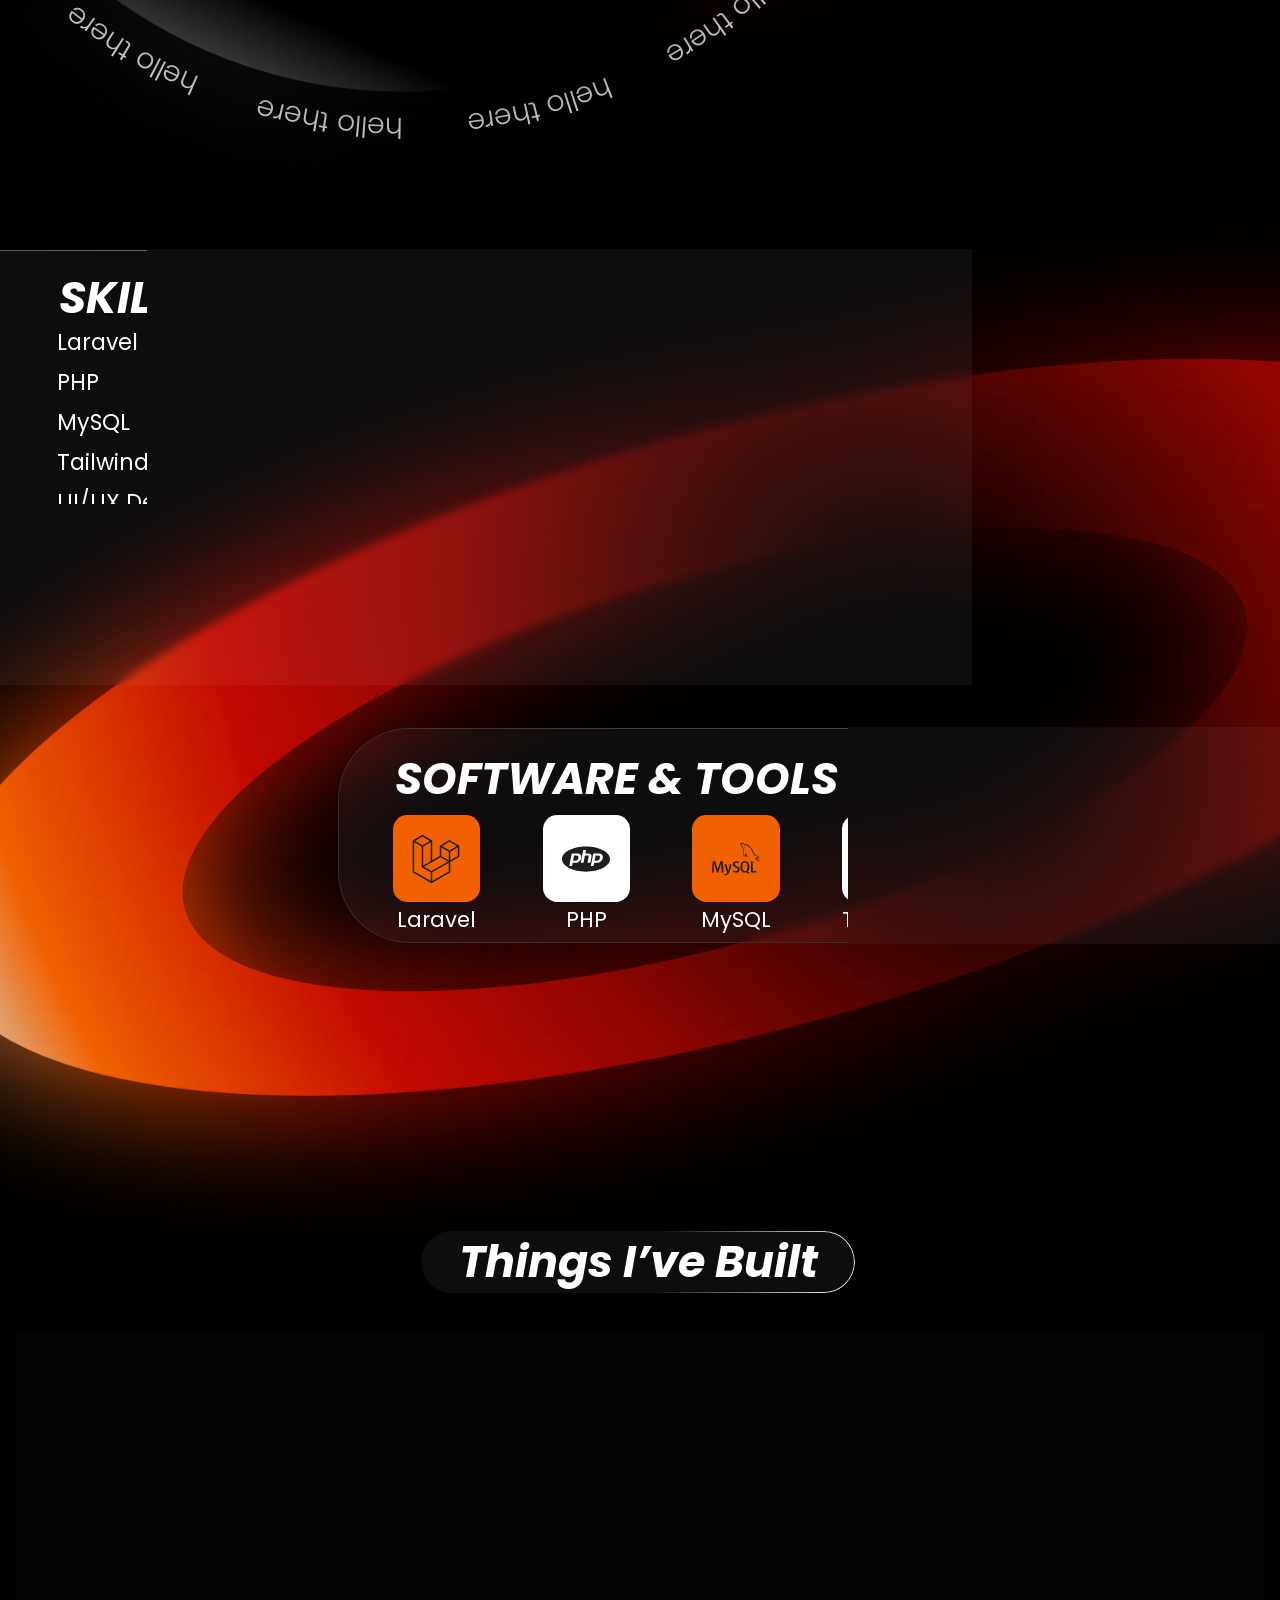
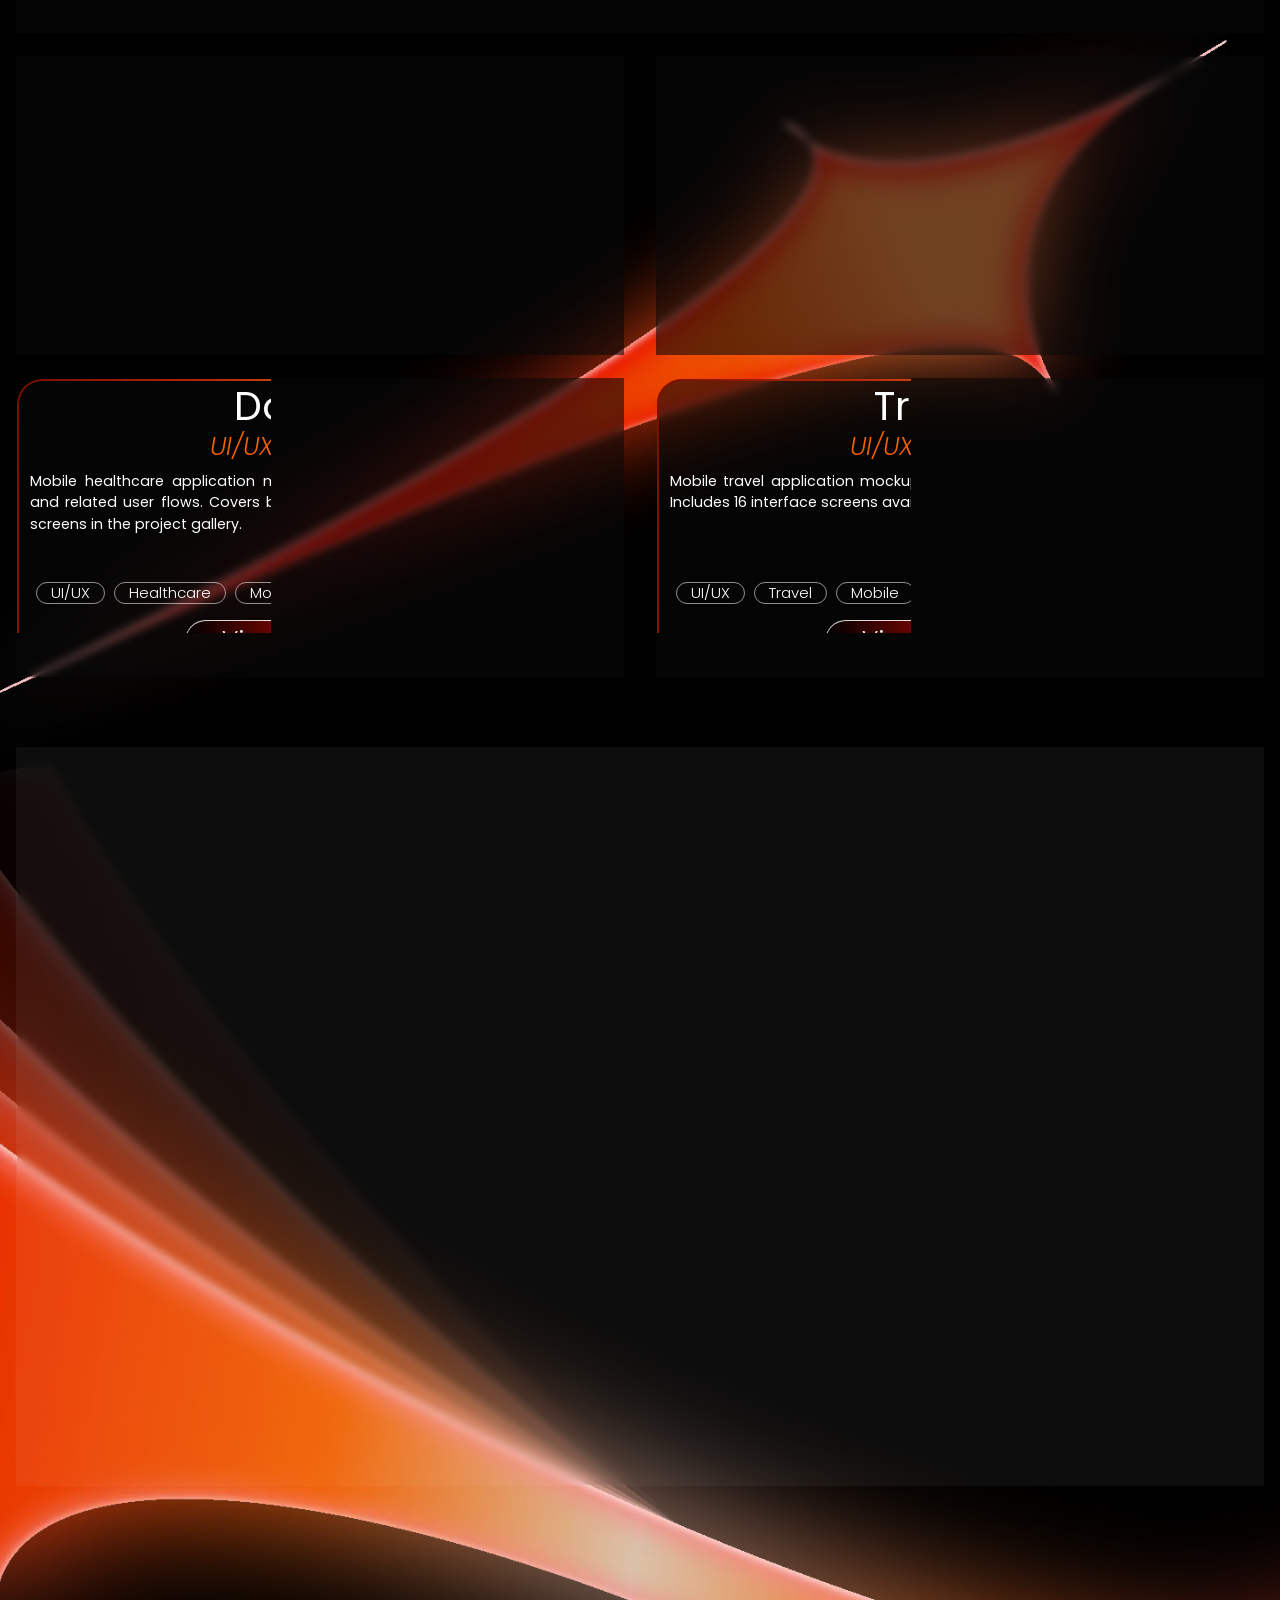
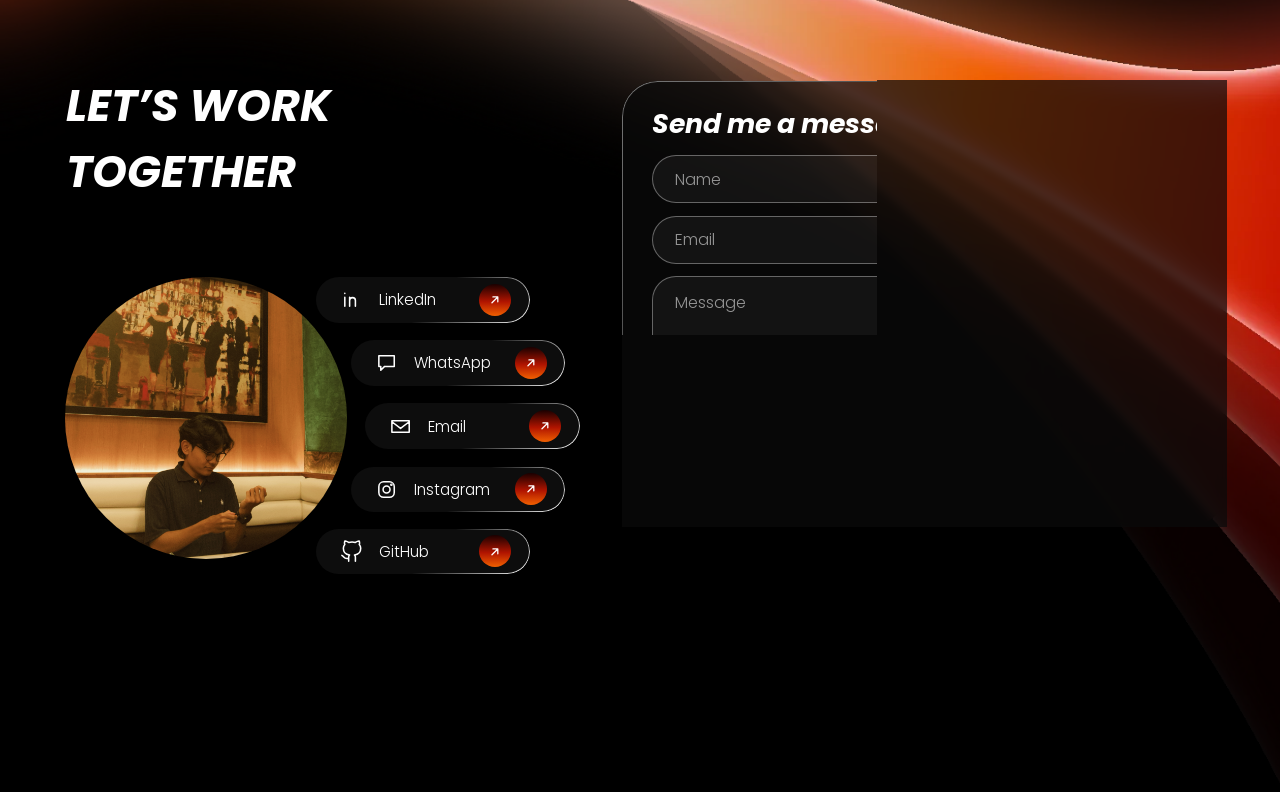
==== commit 56c0e61d: "feat(home): switch copy to English, simplify hero subtitle, add tool SVG icons" ====
--- a/index.html
+++ b/index.html
@@ -1,5 +1,5 @@
 <!doctype html>
-<html lang="id">
+<html lang="en">
   <head>
     <meta charset="utf-8" />
     <meta
@@ -75,13 +75,13 @@
     <link rel="stylesheet" href="home.css" />
   </head>
   <body>
-    <a class="skip" href="#about">Lewati ke konten</a>
+    <a class="skip" href="#about">Skip to content</a>
     <main class="stage">
       <div class="navwrap">
         <nav
           class="nav g ab"
           style="--x: 41; --y: 65"
-          aria-label="Navigasi utama"
+          aria-label="Main navigation"
         >
           <a href="#home" class="on">home</a><a href="#about">profile</a
           ><a href="#skills">skills</a><a href="#projects">project</a
@@ -122,7 +122,7 @@
           </h1>
           <div class="hm">
             <p class="sub ab" style="--x: 46; --y: 566">
-              Rifki Yudika Perdana — Web Developer
+              Rifki Yudika Perdana
             </p>
             <p class="yr ab" style="--x: 1205; --y: 566">2026</p>
           </div>
@@ -187,26 +187,26 @@
               Rifki Yudika Perdana · Web Developer
             </p>
             <p class="hd ab" style="--x: 98; --y: 74">
-              <b>HELLO!</b> NAMA AKU RIFKI
+              <b>HELLO!</b> MY NAME IS RIFKI
             </p>
             <p class="pg ab" style="--x: 95; --y: 145">
-              Mahasiswa Teknik Informatika Universitas Lampung dengan fokus web
-              development. Membangun sistem web berbasis Laravel, salah satunya
-              Gaming Lounge Booking System, serta merancang UI/UX di Figma,
-              mulai dari aplikasi pemesanan restoran hingga aplikasi kesehatan
-              dan perjalanan.
+              Informatics Engineering student at Universitas Lampung focusing on
+              web development. Building Laravel-based web systems, including a
+              Gaming Lounge Booking System, and designing UI/UX in Figma
+              ranging from restaurant ordering interfaces to healthcare and
+              travel mobile apps.
             </p>
             <div class="ph ab" style="--x: 932; --y: 62">
               <img
                 src="assets/images/profile.PNG"
-                alt="Foto Rifki Yudika Perdana"
+                alt="Portrait of Rifki Yudika Perdana"
                 onerror="this.remove()"
               />
             </div>
             <div class="chips ab" style="--x: 100; --y: 468">
               <div class="chip g"><b>University</b><span>UNILA</span></div>
               <div class="chip g">
-                <b>Major</b><span class="sm">Teknik Informatika</span>
+                <b>Major</b><span class="sm">Informatics Eng.</span>
               </div>
               <div class="chip g">
                 <b>Semester</b><span>5th Semester</span>
@@ -242,7 +242,7 @@
           <ul class="sk ab" style="--x: 128; --y: 83">
             <li>
               <span>Laravel</span
-              ><b role="img" aria-label="Level 5 dari 10"
+              ><b role="img" aria-label="Level 5 of 10"
                 ><i class="f"></i><i class="f"></i><i class="f"></i
                 ><i class="f"></i><i class="f"></i><i></i><i></i
                 ><i></i><i></i><i></i
@@ -250,7 +250,7 @@
             </li>
             <li>
               <span>PHP</span
-              ><b role="img" aria-label="Level 7 dari 10"
+              ><b role="img" aria-label="Level 7 of 10"
                 ><i class="f"></i><i class="f"></i><i class="f"></i
                 ><i class="f"></i><i class="f"></i><i class="f"></i
                 ><i class="f"></i><i></i><i></i><i></i
@@ -258,7 +258,7 @@
             </li>
             <li>
               <span>MySQL</span
-              ><b role="img" aria-label="Level 8 dari 10"
+              ><b role="img" aria-label="Level 8 of 10"
                 ><i class="f"></i><i class="f"></i><i class="f"></i
                 ><i class="f"></i><i class="f"></i><i class="f"></i
                 ><i class="f"></i><i class="f"></i><i></i><i></i
@@ -266,7 +266,7 @@
             </li>
             <li>
               <span>Tailwind CSS</span
-              ><b role="img" aria-label="Level 7 dari 10"
+              ><b role="img" aria-label="Level 7 of 10"
                 ><i class="f"></i><i class="f"></i><i class="f"></i
                 ><i class="f"></i><i class="f"></i><i class="f"></i
                 ><i class="f"></i><i></i><i></i><i></i
@@ -274,7 +274,7 @@
             </li>
             <li>
               <span>UI/UX Design</span
-              ><b role="img" aria-label="Level 8 dari 10"
+              ><b role="img" aria-label="Level 8 of 10"
                 ><i class="f"></i><i class="f"></i><i class="f"></i
                 ><i class="f"></i><i class="f"></i><i class="f"></i
                 ><i class="f"></i><i class="f"></i><i></i><i></i
@@ -282,7 +282,7 @@
             </li>
             <li>
               <span>Figma</span
-              ><b role="img" aria-label="Level 8 dari 10"
+              ><b role="img" aria-label="Level 8 of 10"
                 ><i class="f"></i><i class="f"></i><i class="f"></i
                 ><i class="f"></i><i class="f"></i><i class="f"></i
                 ><i class="f"></i><i class="f"></i><i></i><i></i
@@ -290,7 +290,7 @@
             </li>
             <li>
               <span>OJS</span
-              ><b role="img" aria-label="Level 4 dari 10"
+              ><b role="img" aria-label="Level 4 of 10"
                 ><i class="f"></i><i class="f"></i><i class="f"></i
                 ><i class="f"></i><i></i><i></i><i></i><i></i><i></i
                 ><i></i
@@ -298,7 +298,7 @@
             </li>
             <li>
               <span>GitHub</span
-              ><b role="img" aria-label="Level 9 dari 10"
+              ><b role="img" aria-label="Level 9 of 10"
                 ><i class="f"></i><i class="f"></i><i class="f"></i
                 ><i class="f"></i><i class="f"></i><i class="f"></i
                 ><i class="f"></i><i class="f"></i><i class="f"></i
@@ -311,27 +311,39 @@
           <h2 class="h2 ab" style="--x: 64; --y: 33">SOFTWARE &amp; TOOLS</h2>
           <div class="tiles ab" style="--x: 62; --y: 98">
             <figure class="tile">
-              <div class="tb o">Lv</div>
+              <div class="tb o">
+                <svg viewBox="0 0 24 24" fill="#1e1e1e" aria-hidden="true"><path d="M23.642 5.43a.364.364 0 01.014.1v5.149c0 .135-.073.26-.189.326l-4.323 2.49v4.934a.378.378 0 01-.188.326L9.93 23.949a.316.316 0 01-.066.027c-.008.002-.016.008-.024.01a.348.348 0 01-.192 0c-.011-.002-.02-.008-.03-.012-.02-.008-.042-.014-.062-.025L.533 18.755a.376.376 0 01-.189-.326V2.974c0-.033.005-.066.014-.098.003-.012.01-.02.014-.032a.369.369 0 01.023-.058c.004-.013.015-.022.023-.033l.033-.045c.012-.01.025-.018.037-.027.014-.012.027-.024.041-.034H.53L5.043.05a.375.375 0 01.375 0L9.93 2.647h.002c.015.01.027.021.04.033l.038.027c.013.014.02.03.033.045.008.011.02.021.025.033.01.02.017.038.024.058.003.011.01.021.013.032.01.031.014.064.014.098v9.652l3.76-2.164V5.527c0-.033.004-.066.013-.098.003-.01.01-.02.013-.032a.487.487 0 01.024-.059c.007-.012.018-.02.025-.033.012-.015.021-.03.033-.043.012-.012.025-.02.037-.028.014-.01.026-.023.041-.032h.001l4.513-2.598a.375.375 0 01.375 0l4.513 2.598c.016.01.027.021.042.031.012.01.025.018.036.028.013.014.022.03.034.044.008.012.019.021.024.033.011.02.018.04.024.06.006.01.012.021.015.032zm-.74 5.032V6.179l-1.578.908-2.182 1.256v4.283zm-4.51 7.75v-4.287l-2.147 1.225-6.126 3.498v4.325zM1.093 3.624v14.588l8.273 4.761v-4.325l-4.322-2.445-.002-.003H5.04c-.014-.01-.025-.021-.04-.031-.011-.01-.024-.018-.035-.027l-.001-.002c-.013-.012-.021-.025-.031-.04-.01-.011-.021-.022-.028-.036h-.002c-.008-.014-.013-.031-.02-.047-.006-.016-.014-.027-.018-.043a.49.49 0 01-.008-.057c-.002-.014-.006-.027-.006-.041V5.789l-2.18-1.257zM5.23.81L1.47 2.974l3.76 2.164 3.758-2.164zm1.956 13.505l2.182-1.256V3.624l-1.58.91-2.182 1.255v9.435zm11.581-10.95l-3.76 2.163 3.76 2.163 3.759-2.164zm-.376 4.978L16.21 7.087 14.63 6.18v4.283l2.182 1.256 1.58.908zm-8.65 9.654l5.514-3.148 2.756-1.572-3.757-2.163-4.323 2.489-3.941 2.27z"/></svg>
+              </div>
               <figcaption>Laravel</figcaption>
             </figure>
             <figure class="tile">
-              <div class="tb">PHP</div>
+              <div class="tb">
+                <svg viewBox="0 0 24 24" fill="#1e1e1e" aria-hidden="true"><path d="M7.01 10.207h-.944l-.515 2.648h.838c.556 0 .97-.105 1.242-.314.272-.21.455-.559.55-1.049.092-.47.05-.802-.124-.995-.175-.193-.523-.29-1.047-.29zM12 5.688C5.373 5.688 0 8.514 0 12s5.373 6.313 12 6.313S24 15.486 24 12c0-3.486-5.373-6.312-12-6.312zm-3.26 7.451c-.261.25-.575.438-.917.551-.336.108-.765.164-1.285.164H5.357l-.327 1.681H3.652l1.23-6.326h2.65c.797 0 1.378.209 1.744.628.366.418.476 1.002.33 1.752a2.836 2.836 0 0 1-.305.847c-.143.255-.33.49-.561.703zm4.024.715l.543-2.799c.063-.318.039-.536-.068-.651-.107-.116-.336-.174-.687-.174H11.46l-.704 3.625H9.388l1.23-6.327h1.367l-.327 1.682h1.218c.767 0 1.295.134 1.586.401s.378.7.263 1.299l-.572 2.944h-1.389zm7.597-2.265a2.782 2.782 0 0 1-.305.847c-.143.255-.33.49-.561.703a2.44 2.44 0 0 1-.917.551c-.336.108-.765.164-1.286.164h-1.18l-.327 1.682h-1.378l1.23-6.326h2.649c.797 0 1.378.209 1.744.628.366.417.477 1.001.331 1.751zM17.766 10.207h-.943l-.516 2.648h.838c.557 0 .971-.105 1.242-.314.272-.21.455-.559.551-1.049.092-.47.049-.802-.125-.995s-.524-.29-1.047-.29z"/></svg>
+              </div>
               <figcaption>PHP</figcaption>
             </figure>
             <figure class="tile">
-              <div class="tb o">My</div>
+              <div class="tb o">
+                <svg viewBox="0 0 24 24" fill="#1e1e1e" aria-hidden="true"><path d="M16.405 5.501c-.115 0-.193.014-.274.033v.013h.014c.054.104.146.18.214.273.054.107.1.214.154.32l.014-.015c.094-.066.14-.172.14-.333-.04-.047-.046-.094-.08-.14-.04-.067-.126-.1-.18-.153zM5.77 18.695h-.927a50.854 50.854 0 00-.27-4.41h-.008l-1.41 4.41H2.45l-1.4-4.41h-.01a72.892 72.892 0 00-.195 4.41H0c.055-1.966.192-3.81.41-5.53h1.15l1.335 4.064h.008l1.347-4.064h1.095c.242 2.015.384 3.86.428 5.53zm4.017-4.08c-.378 2.045-.876 3.533-1.492 4.46-.482.716-1.01 1.073-1.583 1.073-.153 0-.34-.046-.566-.138v-.494c.11.017.24.026.386.026.268 0 .483-.075.647-.222.197-.18.295-.382.295-.605 0-.155-.077-.47-.23-.944L6.23 14.615h.91l.727 2.36c.164.536.233.91.205 1.123.4-1.064.678-2.227.835-3.483zm12.325 4.08h-2.63v-5.53h.885v4.85h1.745zm-3.32.135l-1.016-.5c.09-.076.177-.158.255-.25.433-.506.648-1.258.648-2.253 0-1.83-.718-2.746-2.155-2.746-.704 0-1.254.232-1.65.697-.43.508-.646 1.256-.646 2.245 0 .972.19 1.686.574 2.14.35.41.877.615 1.583.615.264 0 .506-.033.725-.098l1.325.772.36-.622zM15.5 17.588c-.225-.36-.337-.94-.337-1.736 0-1.393.424-2.09 1.27-2.09.443 0 .77.167.977.5.224.362.336.936.336 1.723 0 1.404-.424 2.108-1.27 2.108-.445 0-.77-.167-.978-.5zm-1.658-.425c0 .47-.172.856-.516 1.156-.344.3-.803.45-1.384.45-.543 0-1.064-.172-1.573-.515l.237-.476c.438.22.833.328 1.19.328.332 0 .593-.073.783-.22a.754.754 0 00.3-.615c0-.33-.23-.61-.648-.845-.388-.213-1.163-.657-1.163-.657-.422-.307-.632-.636-.632-1.177 0-.45.157-.81.47-1.085.315-.278.72-.415 1.22-.415.512 0 .98.136 1.4.41l-.213.476a2.726 2.726 0 00-1.064-.23c-.283 0-.502.068-.654.206a.685.685 0 00-.248.524c0 .328.234.61.666.85.393.215 1.187.67 1.187.67.433.305.648.63.648 1.168zm9.382-5.852c-.535-.014-.95.04-1.297.188-.1.04-.26.04-.274.167.055.053.063.14.11.214.08.134.218.313.346.407.14.11.28.216.427.31.26.16.555.255.81.416.145.094.293.213.44.313.073.05.12.14.214.172v-.02c-.046-.06-.06-.147-.105-.214-.067-.067-.134-.127-.2-.193a3.223 3.223 0 00-.695-.675c-.214-.146-.682-.35-.77-.595l-.013-.014c.146-.013.32-.066.46-.106.227-.06.435-.047.67-.106.106-.027.213-.06.32-.094v-.06c-.12-.12-.21-.283-.334-.395a8.867 8.867 0 00-1.104-.823c-.21-.134-.476-.22-.697-.334-.08-.04-.214-.06-.26-.127-.12-.146-.19-.34-.275-.514a17.69 17.69 0 01-.547-1.163c-.12-.262-.193-.523-.34-.763-.69-1.137-1.437-1.826-2.586-2.5-.247-.14-.543-.2-.856-.274-.167-.008-.334-.02-.5-.027-.11-.047-.216-.174-.31-.235-.38-.24-1.364-.76-1.644-.072-.18.434.267.862.422 1.082.115.153.26.328.34.5.047.116.06.235.107.356.106.294.207.622.347.897.073.14.153.287.247.413.054.073.146.107.167.227-.094.136-.1.334-.154.5-.24.757-.146 1.693.194 2.25.107.166.362.534.703.393.3-.12.234-.5.32-.835.02-.08.007-.133.048-.187v.015c.094.188.188.367.274.555.206.328.566.668.867.895.16.12.287.328.487.402v-.02h-.015c-.043-.058-.1-.086-.154-.133a3.445 3.445 0 01-.35-.4 8.76 8.76 0 01-.747-1.218c-.11-.21-.202-.436-.29-.643-.04-.08-.04-.2-.107-.24-.1.146-.247.273-.32.453-.127.288-.14.642-.188 1.01-.027.007-.014 0-.027.014-.214-.052-.287-.274-.367-.46-.2-.475-.233-1.238-.06-1.785.047-.14.247-.582.167-.716-.042-.127-.174-.2-.247-.303a2.478 2.478 0 01-.24-.427c-.16-.374-.24-.788-.414-1.162-.08-.173-.22-.354-.334-.513-.127-.18-.267-.307-.368-.52-.033-.073-.08-.194-.027-.274.014-.054.042-.075.094-.09.088-.072.335.022.422.062.247.1.455.194.662.334.094.066.195.193.315.226h.14c.214.047.455.014.655.073.355.114.675.28.962.46a5.953 5.953 0 012.085 2.286c.08.154.115.295.188.455.14.33.313.663.455.982.14.315.275.636.476.897.1.14.502.213.682.286.133.06.34.115.46.188.23.14.454.3.67.454.11.076.443.243.463.378z"/></svg>
+              </div>
               <figcaption>MySQL</figcaption>
             </figure>
             <figure class="tile">
-              <div class="tb">Tw</div>
+              <div class="tb">
+                <svg viewBox="0 0 24 24" fill="#1e1e1e" aria-hidden="true"><path d="M12.001,4.8c-3.2,0-5.2,1.6-6,4.8c1.2-1.6,2.6-2.2,4.2-1.8c0.913,0.228,1.565,0.89,2.288,1.624 C13.666,10.618,15.027,12,18.001,12c3.2,0,5.2-1.6,6-4.8c-1.2,1.6-2.6,2.2-4.2,1.8c-0.913-0.228-1.565-0.89-2.288-1.624 C16.337,6.182,14.976,4.8,12.001,4.8z M6.001,12c-3.2,0-5.2,1.6-6,4.8c1.2-1.6,2.6-2.2,4.2-1.8c0.913,0.228,1.565,0.89,2.288,1.624 c1.177,1.194,2.538,2.576,5.512,2.576c3.2,0,5.2-1.6,6-4.8c-1.2,1.6-2.6,2.2-4.2,1.8c-0.913-0.228-1.565-0.89-2.288-1.624 C10.337,13.382,8.976,12,6.001,12z"/></svg>
+              </div>
               <figcaption>Tailwind</figcaption>
             </figure>
             <figure class="tile">
-              <div class="tb o">Fg</div>
+              <div class="tb o">
+                <svg viewBox="0 0 24 24" fill="#1e1e1e" aria-hidden="true"><path d="M15.852 8.981h-4.588V0h4.588c2.476 0 4.49 2.014 4.49 4.49s-2.014 4.491-4.49 4.491zM12.735 7.51h3.117c1.665 0 3.019-1.355 3.019-3.019s-1.355-3.019-3.019-3.019h-3.117V7.51zm0 1.471H8.148c-2.476 0-4.49-2.014-4.49-4.49S5.672 0 8.148 0h4.588v8.981zm-4.587-7.51c-1.665 0-3.019 1.355-3.019 3.019s1.354 3.02 3.019 3.02h3.117V1.471H8.148zm4.587 15.019H8.148c-2.476 0-4.49-2.014-4.49-4.49s2.014-4.49 4.49-4.49h4.588v8.98zM8.148 8.981c-1.665 0-3.019 1.355-3.019 3.019s1.355 3.019 3.019 3.019h3.117V8.981H8.148zM8.172 24c-2.489 0-4.515-2.014-4.515-4.49s2.014-4.49 4.49-4.49h4.588v4.441c0 2.503-2.047 4.539-4.563 4.539zm-.024-7.51a3.023 3.023 0 0 0-3.019 3.019c0 1.665 1.365 3.019 3.044 3.019 1.705 0 3.093-1.376 3.093-3.068v-2.97H8.148zm7.704 0h-.098c-2.476 0-4.49-2.014-4.49-4.49s2.014-4.49 4.49-4.49h.098c2.476 0 4.49 2.014 4.49 4.49s-2.014 4.49-4.49 4.49zm-.097-7.509c-1.665 0-3.019 1.355-3.019 3.019s1.355 3.019 3.019 3.019h.098c1.665 0 3.019-1.355 3.019-3.019s-1.355-3.019-3.019-3.019h-.098z"/></svg>
+              </div>
               <figcaption>Figma</figcaption>
             </figure>
             <figure class="tile">
-              <div class="tb">OJS</div>
+              <div class="tb">
+                <svg viewBox="0 0 24 24" fill="none" stroke="#1e1e1e" stroke-width="1.9" stroke-linecap="round" stroke-linejoin="round" aria-hidden="true"><path d="M2 5.5A2.5 2.5 0 0 1 4.5 3H10a3 3 0 0 1 2 1a3 3 0 0 1 2-1h5.5A2.5 2.5 0 0 1 22 5.5V19a1.5 1.5 0 0 1-1.5 1.5H14a2 2 0 0 0-2 1.5a2 2 0 0 0-2-1.5H3.5A1.5 1.5 0 0 1 2 19V5.5Z"/><path d="M12 4v18"/><path d="M6 8h3M6 12h3M15 8h3M15 12h3"/></svg>
+              </div>
               <figcaption>OJS</figcaption>
             </figure>
           </div>
@@ -362,11 +374,11 @@
             <h3>Gaming Lounge Booking System</h3>
             <div class="st">Featured · Web App</div>
             <p>
-              Sistem web berbasis Laravel untuk manajemen room, transaksi, dan
-              pemesanan mandiri. Mendukung peran Admin dan Customer, pilihan
-              room VIP/VVIP, serta perhitungan harga otomatis. Tersedia galeri
-              12 screenshot yang mencakup alur welcome, login, dashboard admin,
-              setup room, reservasi, timer, hingga income.
+              A Laravel-based web system for room management, transactions, and
+              self-service booking. Supports Admin and Customer roles, VIP/VVIP
+              room selection, and automatic price calculation. Includes a gallery
+              of 12 screenshots covering welcome, login, admin dashboard, room
+              setup, reservations, timer, and income.
             </p>
             <div class="kw">
               <span>Laravel</span><span>Booking</span
@@ -416,13 +428,13 @@
             <h3>Academic Journal Website</h3>
             <div class="st">Web · OJS</div>
             <p>
-              Konfigurasi dan pengelolaan website jurnal akademik menggunakan
-              OJS, mencakup instalasi, konfigurasi sistem, user management, dan
-              kustomisasi antarmuka. Tersedia dua screenshot situs beserta
-              tautan repository GitHub.
+              Configuration and management of an academic journal website using
+              Open Journal Systems (OJS), covering installation, system
+              configuration, user management, and interface customization.
+              Includes two site screenshots and a GitHub repository link.
             </p>
             <div class="kw">
-              <span>OJS</span><span>Konfigurasi</span><span>Kustomisasi</span>
+              <span>OJS</span><span>Configuration</span><span>Customization</span>
             </div>
             <div class="ctas">
               <a class="cta" href="ojs-gallery.html"
@@ -468,12 +480,12 @@
             <h3>Waroeng Huwi</h3>
             <div class="st">UI/UX Design</div>
             <p>
-              Desain UI/UX alur pemesanan restoran yang mencakup pemilihan menu,
-              kustomisasi pesanan, hingga konfirmasi. Tersedia 21 screenshot
-              variasi antarmuka restoran pada galeri proyek.
+              UI/UX design for a restaurant ordering flow covering menu
+              browsing, dish customization, and order confirmation. Includes 21
+              interface screen variations in the project gallery.
             </p>
             <div class="kw">
-              <span>UI/UX</span><span>Figma</span><span>Restoran</span>
+              <span>UI/UX</span><span>Figma</span><span>Restaurant</span>
             </div>
             <div class="ctas">
               <a class="cta" href="waroeng-huwi-gallery.html"
@@ -499,9 +511,9 @@
             <h3>DocTime</h3>
             <div class="st">UI/UX · Mobile App</div>
             <p>
-              Mockup aplikasi mobile healthcare yang berfokus pada penjadwalan
-              appointment dan alur terkait. Mencakup tampilan untuk pasien
-              maupun dokter dalam 37 screenshot antarmuka pada galeri proyek.
+              Mobile healthcare application mockup focused on appointment
+              scheduling and related user flows. Covers both patient and doctor
+              interfaces across 37 screens in the project gallery.
             </p>
             <div class="kw">
               <span>UI/UX</span><span>Healthcare</span><span>Mobile</span>
@@ -530,9 +542,9 @@
             <h3>TripMate</h3>
             <div class="st">UI/UX · Mobile App</div>
             <p>
-              Mockup aplikasi travel untuk perencanaan perjalanan dan penemuan
-              destinasi. Tersedia 16 screenshot antarmuka yang dapat dilihat
-              pada galeri proyek.
+              Mobile travel application mockup for trip planning and destination
+              discovery. Includes 16 interface screens available in the project
+              gallery.
             </p>
             <div class="kw">
               <span>UI/UX</span><span>Travel</span><span>Mobile</span>
@@ -581,32 +593,32 @@
             style="--x: 36; --y: 106"
             tabindex="0"
             role="region"
-            aria-label="Daftar pengalaman"
+            aria-label="Experience list"
           >
             <article class="xi">
               <div class="xr">
-                <span>UKM-U GRADIEN, Universitas Lampung</span><span>Jan 2026 – Present</span>
-              </div>
-              <em>Active Member — Media &amp; Public Relations Department</em>
+                <span>UKM-U GRADIEN, Universitas Lampung</span><span>Jan 2026 - Present</span>
+              </div>
+              <em>Active Member - Media &amp; Public Relations Department</em>
               <p>Actively participating in organization activities and supporting student development programs.</p>
             </article>
             <article class="xi">
               <div class="xr">
                 <span>HIMAKOM &amp; UKM-U GRADIEN, Universitas Lampung</span><span>Jun 2026</span>
               </div>
-              <em>Training Assistant &amp; Participant Mentor — Social Relations</em>
+              <em>Training Assistant &amp; Participant Mentor - Social Relations</em>
               <p>Mentored participants during database training and guided their final project development.</p>
             </article>
             <article class="xi">
               <div class="xr">
                 <span>UKM-U GRADIEN, Universitas Lampung</span><span>Mar 2026</span>
               </div>
-              <em>Executive Secretary — Workshop and Inauguration</em>
+              <em>Executive Secretary - Workshop and Inauguration</em>
               <p>Managed event documentation, correspondence, archiving, and coordination with related parties.</p>
             </article>
             <article class="xi">
               <div class="xr">
-                <span>Himpunan Mahasiswa Teknik Elektro, Universitas Lampung</span><span>Oct 2024 – Feb 2025</span>
+                <span>Himpunan Mahasiswa Teknik Elektro, Universitas Lampung</span><span>Oct 2024 - Feb 2025</span>
               </div>
               <em>Public Relations and Equipment Committee Member</em>
               <p>Assisted with information distribution, participant coordination, and event technical preparation.</p>
@@ -621,7 +633,7 @@
         aria-labelledby="ct-t"
       >
         <h2 id="ct-t" class="cth ab" style="--x: 74; --y: 141">
-          Let’s make some relationship
+          Let’s work together
         </h2>
         <div class="cc ab" style="--x: 73; --y: 371">
           <img src="assets/images/profile.PNG" alt="" onerror="this.remove()" />
@@ -729,7 +741,7 @@
           aria-labelledby="fm-t"
         >
           <h3 id="fm-t" class="fh">Send me a message</h3>
-          <label class="sr" for="f-n">Nama</label
+          <label class="sr" for="f-n">Name</label
           ><input
             id="f-n"
             name="name"
@@ -746,7 +758,7 @@
             autocomplete="email"
             required
           />
-          <label class="sr" for="f-m">Pesan</label
+          <label class="sr" for="f-m">Message</label
           ><textarea
             id="f-m"
             name="message"
--- a/home.css
+++ b/home.css
@@ -365,6 +365,11 @@
 .tb.o {
   background: var(--o);
 }
+.tb svg {
+  width: 54px;
+  height: 54px;
+  display: block;
+}
 .tile figcaption {
   margin-top: 8px;
   font:
@@ -896,6 +901,10 @@
     aspect-ratio: 1;
     height: auto;
   }
+  .tb svg {
+    width: 56%;
+    height: 56%;
+  }
   .tile figcaption {
     font-size: 14px;
   }
